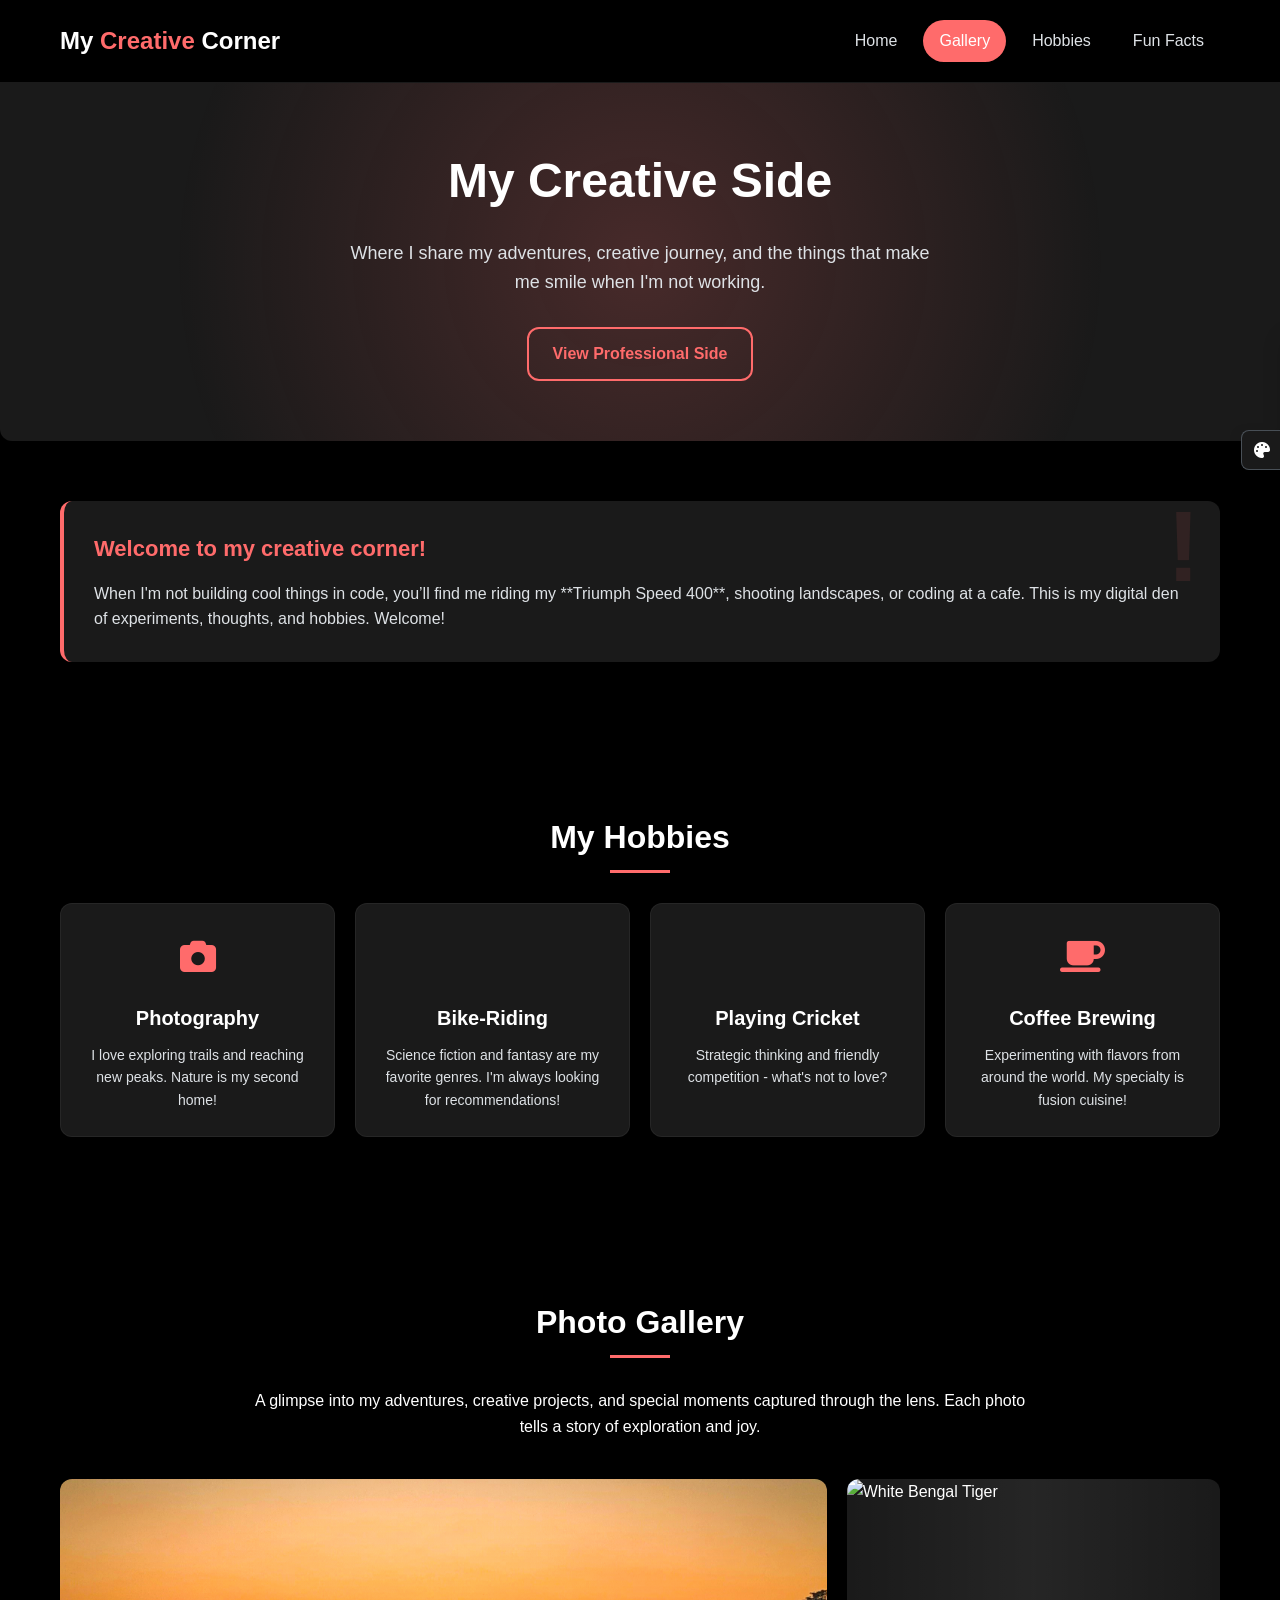
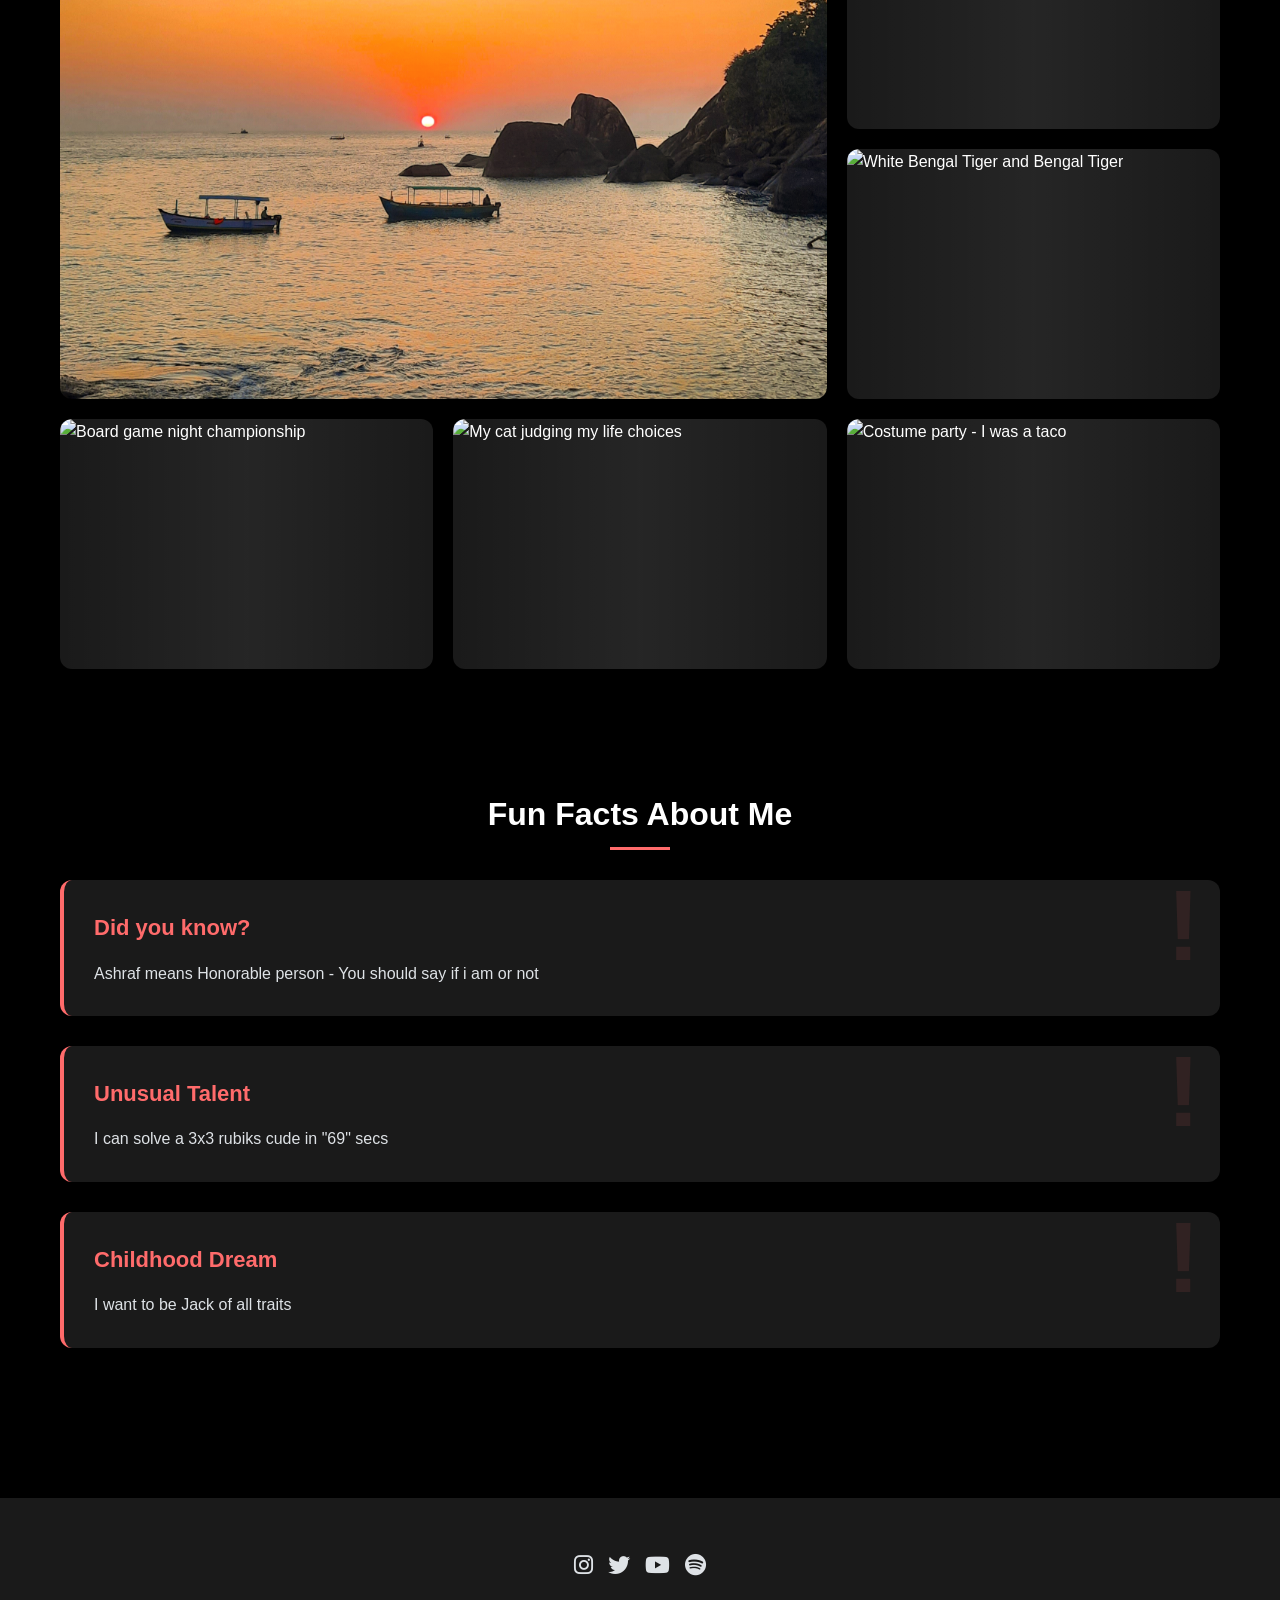
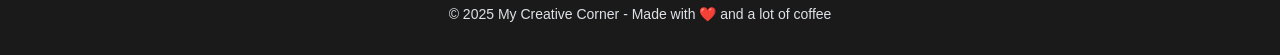
==== creative-corner.html @ ef44e4f1 "real image" ====
<!DOCTYPE html>
<html lang="en">
<head>
  <meta charset="UTF-8" />
  <meta name="viewport" content="width=device-width, initial-scale=1.0" />
  <title>Creative Corner | My Portfolio</title>
  <style>
    :root {
      /* Primary color - can be customized */
      --primary-color: #ff6b6b;
      --primary-light: #ffadad;
      --primary-dark: #c74848;
      
      /* Base colors */
      --white: #ffffff;
      --off-white: #f8f9fa;
      --light-gray: #dee2e6;
      --medium-gray: #adb5bd;
      --dark-gray: #495057;
      --black: #000000;
      
      /* Updated color scheme for creative page */
      --main-color: #000000; /* Pure black background */
      --secondary-color: #1a1a1a; /* Deep dark grey */
      --accent-color: var(--primary-color);
      
      --text-primary: var(--white);
      --text-secondary: var(--light-gray);
      
      --border-radius: 12px;
      --box-shadow: 0 4px 6px rgba(0, 0, 0, 0.2);
      --transition: all 0.3s ease;
    }
    
    * {
      margin: 0;
      padding: 0;
      box-sizing: border-box;
    }
    
    body {
      font-family: 'Inter', -apple-system, BlinkMacSystemFont, 'Segoe UI',
        Roboto, Oxygen, Ubuntu, Cantarell, 'Open Sans', 'Helvetica Neue', sans-serif;
      background-color: var(--main-color);
      color: var(--text-primary);
      line-height: 1.6;
    }
    
    .container {
      max-width: 1200px;
      margin: 0 auto;
      padding: 0 20px;
    }
    
    header {
      background-color: var(--main-color);
      padding: 20px 0;
      border-bottom: 1px solid var(--secondary-color);
      position: sticky;
      top: 0;
      z-index: 100;
    }
    
    .header-content {
      display: flex;
      justify-content: space-between;
      align-items: center;
    }
    
    .logo {
      font-size: 24px;
      font-weight: 700;
      color: var(--text-primary);
    }
    
    .logo span {
      color: var(--accent-color);
    }
    
    .navbar {
      display: flex;
      gap: 10px;
    }
    
    .nav-item {
      padding: 8px 16px;
      border-radius: 30px;
      color: var(--text-secondary);
      text-decoration: none;
      font-weight: 500;
      transition: var(--transition);
      cursor: pointer;
    }
    
    .nav-item:hover {
      background-color: var(--secondary-color);
      color: var(--text-primary);
    }
    
    .nav-item.active {
      background-color: var(--accent-color);
      color: var(--white);
    }
    
    .hero {
      padding: 60px 0;
      text-align: center;
      background-color: var(--secondary-color);
      border-radius: 0 0 var(--border-radius) var(--border-radius);
      position: relative;
      overflow: hidden;
    }
    
    .hero::before {
      content: '';
      position: absolute;
      top: 0;
      left: 0;
      width: 100%;
      height: 100%;
      background: radial-gradient(circle, rgba(255,107,107,0.2) 0%, rgba(0,0,0,0) 70%);
      z-index: 1;
    }
    
    .hero-content {
      position: relative;
      z-index: 2;
    }
    
    .hero h1 {
      font-size: 48px;
      margin-bottom: 20px;
      color: var(--text-primary);
    }
    
    .hero p {
      font-size: 18px;
      max-width: 600px;
      margin: 0 auto 30px;
      color: var(--text-secondary);
    }
    
    .button {
      display: inline-block;
      padding: 12px 24px;
      background-color: var(--accent-color);
      color: var(--white);
      border-radius: var(--border-radius);
      text-decoration: none;
      font-weight: 600;
      transition: var(--transition);
      border: none;
      cursor: pointer;
    }
    
    .button:hover {
      background-color: var(--primary-dark);
      transform: translateY(-2px);
    }
    
    .button-outline {
      background-color: transparent;
      border: 2px solid var(--accent-color);
      color: var(--accent-color);
    }
    
    .button-outline:hover {
      background-color: var(--accent-color);
      color: var(--white);
    }
    
    section {
      padding: 60px 0;
      scroll-margin-top: 80px;
    }
    
    .section-title {
      font-size: 32px;
      margin-bottom: 40px;
      text-align: center;
      position: relative;
    }
    
    .section-title::after {
      content: '';
      position: absolute;
      bottom: -10px;
      left: 50%;
      transform: translateX(-50%);
      width: 60px;
      height: 3px;
      background-color: var(--accent-color);
    }
    
    /* Gallery Section */
    .gallery-intro {
      text-align: center;
      max-width: 800px;
      margin: 0 auto 40px;
    }
    
    .gallery-grid {
      display: grid;
      grid-template-columns: repeat(3, 1fr);
      gap: 20px;
    }
    
    .gallery-item {
      position: relative;
      height: 250px;
      border-radius: var(--border-radius);
      overflow: hidden;
      background-color: var(--secondary-color);
      transition: var(--transition);
    }
    
    .gallery-item:hover {
      transform: scale(1.03);
      box-shadow: var(--box-shadow);
    }
    
    .gallery-item::before {
      content: '';
      position: absolute;
      top: 0;
      left: 0;
      width: 100%;
      height: 100%;
      background: linear-gradient(to bottom, rgba(0,0,0,0) 0%, rgba(0,0,0,0.7) 100%);
      opacity: 0;
      transition: var(--transition);
    }
    
    .gallery-item:hover::before {
      opacity: 1;
    }
    
    .gallery-title {
      position: absolute;
      bottom: 20px;
      left: 20px;
      color: var(--white);
      font-size: 18px;
      font-weight: 600;
      opacity: 0;
      transition: var(--transition);
      transform: translateY(20px);
    }
    
    .gallery-item:hover .gallery-title {
      opacity: 1;
      transform: translateY(0);
    }
    
    .gallery-item.featured {
      grid-column: span 2;
      grid-row: span 2;
      height: auto;
    }
    /* Enhanced Gallery Styling */
.gallery-grid {
  display: grid;
  grid-template-columns: repeat(3, 1fr);
  gap: 20px;
}

.gallery-item {
  position: relative;
  height: 250px;
  border-radius: var(--border-radius);
  overflow: hidden;
  background-color: var(--secondary-color);
  transition: var(--transition);
}

.gallery-item.featured {
  grid-column: span 2;
  grid-row: span 2;
  height: auto;
}

.gallery-item img {
  width: 100%;
  height: 100%;
  object-fit: cover; /* Maintains aspect ratio while covering the container */
  transition: transform 0.5s ease;
}

.gallery-item:hover img {
  transform: scale(1.05); /* Subtle zoom effect on hover */
}

/* Loading animation for gallery */
.gallery-item::before {
  content: '';
  position: absolute;
  top: 0;
  left: 0;
  width: 100%;
  height: 100%;
  background: linear-gradient(
    90deg,
    transparent 0%,
    rgba(255, 255, 255, 0.1) 50%,
    transparent 100%
  );
  animation: loadingShimmer 1.5s infinite;
  z-index: 1;
  opacity: 0.5;
}

.gallery-item.loaded::before {
  animation: none;
  opacity: 0;
}

@keyframes loadingShimmer {
  0% { transform: translateX(-100%); }
  100% { transform: translateX(100%); }
}

/* Responsive adjustments */
@media (max-width: 768px) {
  .gallery-grid {
    grid-template-columns: 1fr 1fr;
  }
  
  .gallery-item.featured {
    grid-column: span 2;
  }
}

@media (max-width: 576px) {
  .gallery-grid {
    grid-template-columns: 1fr;
  }
  
  .gallery-item.featured {
    grid-column: auto;
  }
}
    
    /* Fun Facts Section Styling */
    .fun-fact {
      background-color: var(--secondary-color);
      padding: 30px;
      border-radius: var(--border-radius);
      margin-bottom: 30px;
      position: relative;
      overflow: hidden;
      border-left: 4px solid var(--accent-color);
      box-shadow: var(--box-shadow);
      transition: var(--transition);
    }
    
    .fun-fact:hover {
      transform: translateY(-5px);
      box-shadow: 0 8px 15px rgba(0, 0, 0, 0.3);
    }
    
    .fun-fact h3 {
      color: var(--accent-color);
      margin-bottom: 15px;
      font-size: 22px;
    }
    
    .fun-fact p {
      color: var(--text-secondary);
      position: relative;
      z-index: 1;
    }
    
    .fun-fact::after {
      content: '!';
      position: absolute;
      top: 10px;
      right: 20px;
      font-size: 100px;
      color: rgba(255, 107, 107, 0.1);
      font-weight: bold;
      line-height: 0.7;
    }
    
    /* Hobby Items Styling */
    .hobby-grid {
      display: grid;
      grid-template-columns: repeat(auto-fill, minmax(250px, 1fr));
      gap: 20px;
      margin-bottom: 40px;
    }
    
    .hobby-item {
      background-color: var(--secondary-color);
      padding: 25px;
      border-radius: var(--border-radius);
      box-shadow: var(--box-shadow);
      text-align: center;
      transition: var(--transition);
      border: 1px solid rgba(255, 255, 255, 0.05);
    }
    
    .hobby-item:hover {
      transform: rotate(2deg);
      background-color: rgba(255, 107, 107, 0.1);
      border-color: var(--accent-color);
    }
    
    .hobby-icon {
      font-size: 36px;
      margin-bottom: 15px;
      color: var(--accent-color);
      transition: var(--transition);
    }
    
    .hobby-item:hover .hobby-icon {
      transform: scale(1.2);
    }
    
    .hobby-item h3 {
      margin-bottom: 10px;
      font-size: 20px;
    }
    
    .hobby-item p {
      color: var(--text-secondary);
      font-size: 14px;
    }
    
    /* Footer */
    footer {
      background-color: var(--secondary-color);
      padding: 30px 0;
      text-align: center;
      margin-top: 60px;
    }
    
    .footer-content {
      display: flex;
      justify-content: space-between;
      align-items: center;
    }
    
    .copyright {
      color: var(--text-secondary);
      font-size: 14px;
    }
    
    .social-links {
      display: flex;
      gap: 15px;
      justify-content: center;
      margin: 20px 0;
    }
    
    .social-links a {
      color: var(--text-secondary);
      font-size: 22px;
      transition: var(--transition);
    }
    
    .social-links a:hover {
      color: var(--accent-color);
      transform: translateY(-3px);
    }
    
    /* Color Picker */
    .color-picker-tab {
      position: fixed;
      right: -300px;
      top: 50%;
      transform: translateY(-50%);
      width: 300px;
      background-color: var(--secondary-color);
      border-radius: 12px 0 0 12px;
      box-shadow: 0 0 20px rgba(0, 0, 0, 0.1);
      padding: 20px;
      transition: right 0.4s cubic-bezier(0.77, 0, 0.175, 1);
      z-index: 1000;
      border: 1px solid var(--dark-gray);
    }
    
    .color-picker-tab.visible {
      right: 0;
    }
    
    .tab-button {
      position: absolute;
      left: -40px;
      top: 50%;
      transform: translateY(-50%);
      width: 40px;
      height: 40px;
      background-color: var(--secondary-color);
      border-radius: 8px 0 0 8px;
      border: 1px solid var(--dark-gray);
      border-right: none;
      display: flex;
      align-items: center;
      justify-content: center;
      cursor: pointer;
      box-shadow: -5px 0 10px rgba(0, 0, 0, 0.05);
      color: var(--text-primary);
    }
    
    .color-picker-title {
      font-size: 18px;
      margin-bottom: 20px;
      font-weight: 600;
      text-align: center;
      color: var(--text-primary);
    }
    
    /* Password Section for Theme Access */
    .color-picker-password {
      margin-bottom: 20px;
    }
    
    .color-picker-password .form-control {
      width: 100%;
      padding: 8px;
      border-radius: 6px;
      border: 1px solid var(--medium-gray);
      margin-bottom: 10px;
    }
    
    .password-hint {
      color: var(--light-gray);
      font-size: 12px;
      text-align: center;
      margin-bottom: 10px;
    }
    
    /* Beach Wave Page Transition */
    .page-transition {
      position: fixed;
      top: 0;
      left: 0;
      width: 100%;
      height: 100%;
      background-color: var(--accent-color);
      z-index: 9999;
      pointer-events: none;
      clip-path: polygon(0 0, 0 0, 0 100%, 0 100%);
    }
    
    .page-transition.active {
      animation: beachWave 1s ease-in-out forwards;
    }
    
    @keyframes beachWave {
      0% {
        clip-path: polygon(0 0, 0 0, 0 100%, 0 100%);
      }
      50% {
        clip-path: polygon(0 0, 100% 10%, 100% 90%, 0 100%);
      }
      100% {
        clip-path: polygon(100% 0, 100% 0, 100% 100%, 100% 100%);
      }
    }
    
    /* Animation Effects */
    @keyframes fadeIn {
      from { opacity: 0; transform: translateY(20px); }
      to { opacity: 1; transform: translateY(0); }
    }
    
    .animate-fade {
      animation: fadeIn 0.8s ease forwards;
      opacity: 0;
    }
    
    .delay-1 { animation-delay: 0.2s; }
    .delay-2 { animation-delay: 0.4s; }
    .delay-3 { animation-delay: 0.6s; }
    
    /* Media Queries */
    @media (max-width: 768px) {
      .gallery-grid {
        grid-template-columns: 1fr 1fr;
      }
      
      .gallery-item.featured {
        grid-column: span 2;
      }
      
      .hobby-grid {
        grid-template-columns: 1fr 1fr;
      }
      
      .footer-content {
        flex-direction: column;
        gap: 20px;
      }
    }
    
    @media (max-width: 576px) {
      .gallery-grid {
        grid-template-columns: 1fr;
      }
      
      .gallery-item.featured {
        grid-column: auto;
      }
      
      .hobby-grid {
        grid-template-columns: 1fr;
      }
      
      .navbar {
        display: none;
      }
    }

    
  </style>
  <!-- Font Awesome for icons -->
  <link rel="stylesheet" href="https://cdnjs.cloudflare.com/ajax/libs/font-awesome/6.4.0/css/all.min.css" />
</head>
<body>
  <!-- Page Transition Element -->
  <div class="page-transition"></div>
  
  <header>
    <div class="container">
      <div class="header-content">
        <div class="logo">My <span>Creative</span> Corner</div>
        <nav class="navbar">
          <a href="index.html" class="nav-item page-link">Home</a>
          <a href="#gallery" class="nav-item active">Gallery</a>
          <a href="#hobbies" class="nav-item">Hobbies</a>
          <a href="#fun-facts" class="nav-item">Fun Facts</a>
        </nav>
      </div>
    </div>
  </header>
  
  <section class="hero">
    <div class="hero-content container">
      <h1>My Creative Side</h1>
      <p>Where I share my adventures, creative journey, and the things that make me smile when I'm not working.</p>
      <a href="index.html" class="button button-outline page-link">View Professional Side</a>
    </div>
  </section>
  
  <main class="container">
    <section id="intro" class="animate-fade">
      <div class="fun-fact">
        <h3>Welcome to my creative corner!</h3>
        <p>When I'm not building cool things in code, you’ll find me riding my **Triumph Speed 400**, shooting landscapes, or coding at a cafe.  
          This is my digital den of experiments, thoughts, and hobbies. Welcome!</p>
        <!-- <p>This is where I share snapshots of my life outside of work. While my professional side shows what I do, this page shows who I am when I'm not working. Feel free to explore and get to know the real me!</p> -->
      </div>
    </section>
  
    <section id="hobbies" class="animate-fade delay-1">
      <h2 class="section-title">My Hobbies</h2>
      <div class="hobby-grid">
        <div class="hobby-item">
          <div class="hobby-icon"><i class="fas fa-camera"></i></div>
          <h3>Photography</h3>
          <p>I love exploring trails and reaching new peaks. Nature is my second home!</p>
        </div>
        <div class="hobby-item">
          <div class="hobby-icon"><i class="fas fa-bike"></i></div>
          <h3>Bike-Riding</h3>
          <p>Science fiction and fantasy are my favorite genres. I'm always looking for recommendations!</p>
        </div>
        <div class="hobby-item">
          <div class="hobby-icon"><i class="fas fa-cricket"></i></div>
          <h3>Playing Cricket</h3>
          <p>Strategic thinking and friendly competition - what's not to love?</p>
        </div>
        <div class="hobby-item">
          <div class="hobby-icon"><i class="fas fa-coffee"></i></div>
          <h3>Coffee Brewing</h3>
          <p>Experimenting with flavors from around the world. My specialty is fusion cuisine!</p>
        </div>
      </div>
    </section>
<!--   
    <section id="gallery" class="animate-fade delay-2">
      <h2 class="section-title">Photo Gallery</h2>
      <div class="gallery-intro">
        <p>A glimpse into my adventures, creative projects, and special moments captured through the lens. Each photo tells a story of exploration and joy.</p>
      </div>
      <div class="gallery-grid">
        <div class="gallery-item featured">
          <img src="./images/20211212_180203.jpg" alt="Featured Image">
          <div class="gallery-title">Summer beach day at Goa</div>
        </div>
        <div class="gallery-item">
          <img src="./images/ASH02346.jpg" alt="Gallery Image 2">
          <div class="gallery-title">White Bengal Tiger</div>
        </div>
        <div class="gallery-item">
          <img src="./images/ASH02373.jpg" alt="Gallery Image 3">
          <div class="gallery-title">White Bengal Tiger and Bengal Tiger</div>
        </div>
        <div class="gallery-item">
          <img src="/api/placeholder/300/300" alt="Gallery Image 4">
          <div class="gallery-title">Board game night championship</div>
        </div>
        <div class="gallery-item">
          <img src="/api/placeholder/300/300" alt="Gallery Image 5">
          <div class="gallery-title">My cat judging my life choices</div>
        </div>
        <div class="gallery-item">
          <img src="/api/placeholder/300/300" alt="Gallery Image 6">
          <div class="gallery-title">Costume party - I was a taco</div>
        </div>
      </div>
    </section> -->
    <section id="gallery" class="animate-fade delay-2">
      <h2 class="section-title">Photo Gallery</h2>
      <div class="gallery-intro">
        <p>A glimpse into my adventures, creative projects, and special moments captured through the lens. Each photo tells a story of exploration and joy.</p>
      </div>
      <div class="gallery-grid" id="dynamicGallery">
        <!-- Gallery items will be loaded here dynamically -->
      </div>
    </section>
    <section id="fun-facts" class="animate-fade delay-3">
      <h2 class="section-title">Fun Facts About Me</h2>
      <div class="fun-fact">
        <h3>Did you know?</h3>
        <p>Ashraf means Honorable person - You should say if i am or not</p>
      </div>
      <div class="fun-fact">
        <h3>Unusual Talent</h3>
        <p>I can solve a 3x3 rubiks cude in "69" secs</p>
      </div>
      <div class="fun-fact">
        <h3>Childhood Dream</h3>
        <p>I want to be Jack of all traits</p>
      </div>
    </section>
  </main>
  
  <div class="color-picker-tab" id="colorPickerTab">
    <div class="tab-button" id="tabButton">
      <i class="fas fa-palette"></i>
    </div>
    <h3 class="color-picker-title">Customize Theme</h3>
    <div class="color-picker-password" id="passwordSection">
      <input type="password" class="form-control" id="accessPassword" placeholder="Enter access code">
      <div class="password-hint">Hint: The default code has 4 digits</div>
      <button class="button" id="submitPassword" style="width: 100%; margin-top: 10px;">Access</button>
    </div>
    <div class="color-picker" id="colorPickerControls" style="display: none;">
      <div class="color-option">
        <label for="primary-color">Primary Color:</label>
        <input type="color" id="primary-color" value="#ff6b6b">
      </div>
      <div class="color-option">
        <label for="secondary-color">Background Color:</label>
        <input type="color" id="secondary-color" value="#1a1a1a">
      </div>
      <div class="color-option">
        <label for="accent-color">Accent Color:</label>
        <input type="color" id="accent-color" value="#ff6b6b">
      </div>
    </div>
  </div>
  
  <footer>
    <div class="container">
      <div class="social-links">
        <a href="#"><i class="fab fa-instagram"></i></a>
        <a href="#"><i class="fab fa-twitter"></i></a>
        <a href="#"><i class="fab fa-youtube"></i></a>
        <a href="#"><i class="fab fa-spotify"></i></a>
      </div>
      <p class="copyright">© 2025 My Creative Corner - Made with ❤️ and a lot of coffee</p>
    </div>
  </footer>
  
  <script>
    // Page Transition
    const pageTransition = document.querySelector('.page-transition');
    const pageLinks = document.querySelectorAll('.page-link');
    pageLinks.forEach(link => {
      link.addEventListener('click', function(e) {
        e.preventDefault();
        const href = this.getAttribute('href');
        pageTransition.classList.add('active');
        setTimeout(() => {
          window.location.href = href;
        }, 1000);
      });
    });
    
    // Toggle Theme Customizer and update icon
    const DEFAULT_PASSWORD = "0000";
    const tabButton = document.getElementById('tabButton');
    const colorPickerTab = document.getElementById('colorPickerTab');
    const passwordSection = document.getElementById('passwordSection');
    const accessPassword = document.getElementById('accessPassword');
    const submitPassword = document.getElementById('submitPassword');
    const colorPickerControls = document.getElementById('colorPickerControls');
    
    tabButton.addEventListener('click', () => {
      colorPickerTab.classList.toggle('visible');
      if(colorPickerTab.classList.contains('visible')) {
        tabButton.innerHTML = '<i class="fas fa-times"></i>';
      } else {
        tabButton.innerHTML = '<i class="fas fa-palette"></i>';
      }
    });
    
    submitPassword.addEventListener('click', () => {
      if (accessPassword.value === DEFAULT_PASSWORD) {
        passwordSection.style.display = 'none';
        colorPickerControls.style.display = 'block';
      } else {
        accessPassword.style.borderColor = 'red';
        accessPassword.value = '';
        accessPassword.placeholder = 'Wrong password, try again';
        setTimeout(() => {
          accessPassword.style.borderColor = '';
          accessPassword.placeholder = 'Enter access code';
        }, 2000);
      }
    });
    
    // Update colors based on user selection
    document.getElementById('primary-color').addEventListener('input', function(e) {
      updateColors('primary-color', e.target.value);
    });
    
    document.getElementById('secondary-color').addEventListener('input', function(e) {
      updateColors('secondary-color', e.target.value);
    });
    
    document.getElementById('accent-color').addEventListener('input', function(e) {
      updateColors('accent-color', e.target.value);
    });
    
    function updateColors(type, color) {
      let root = document.documentElement;
      if (type === 'primary-color') {
        root.style.setProperty('--primary-color', color);
        let lighter = lightenColor(color, 30);
        let darker = darkenColor(color, 20);
        root.style.setProperty('--primary-light', lighter);
        root.style.setProperty('--primary-dark', darker);
      } else if (type === 'secondary-color') {
        root.style.setProperty('--secondary-color', color);
      } else if (type === 'accent-color') {
        root.style.setProperty('--accent-color', color);
      }
    }
    
    function lightenColor(color, percent) {
      let r = parseInt(color.substring(1, 3), 16);
      let g = parseInt(color.substring(3, 5), 16);
      let b = parseInt(color.substring(5, 7), 16);
      r = Math.min(255, r + (255 - r) * (percent / 100));
      g = Math.min(255, g + (255 - g) * (percent / 100));
      b = Math.min(255, b + (255 - b) * (percent / 100));
      return '#' + Math.round(r).toString(16).padStart(2, '0') +
             Math.round(g).toString(16).padStart(2, '0') +
             Math.round(b).toString(16).padStart(2, '0');
    }
    
    function darkenColor(color, percent) {
      let r = parseInt(color.substring(1, 3), 16);
      let g = parseInt(color.substring(3, 5), 16);
      let b = parseInt(color.substring(5, 7), 16);
      r = Math.max(0, r * (1 - percent / 100));
      g = Math.max(0, g * (1 - percent / 100));
      b = Math.max(0, b * (1 - percent / 100));
      return '#' + Math.round(r).toString(16).padStart(2, '0') +
             Math.round(g).toString(16).padStart(2, '0') +
             Math.round(b).toString(16).padStart(2, '0');
    }
    
    // Navigation active highlight
    document.addEventListener('DOMContentLoaded', function() {
      const navItems = document.querySelectorAll('.nav-item');
      navItems.forEach(item => {
        item.addEventListener('click', function() {
          if (!this.getAttribute('href').includes('.html')) {
            navItems.forEach(nav => nav.classList.remove('active'));
            this.classList.add('active');
          }
        });
      });
    });
    
    // Animate elements on scroll
    function animateOnScroll() {
      const elements = document.querySelectorAll('.animate-fade');
      elements.forEach(element => {
        const elementPosition = element.getBoundingClientRect().top;
        const screenPosition = window.innerHeight;
        if (elementPosition < screenPosition) {
          element.style.opacity = '1';
          element.style.transform = 'translateY(0)';
        }
      });
    }
    
    window.addEventListener('scroll', animateOnScroll);
    window.addEventListener('load', animateOnScroll);

    // Dynamic Gallery Implementation
document.addEventListener('DOMContentLoaded', function() {
  loadGalleryImages();
});

// Function to load images from the images folder
async function loadGalleryImages() {
  const galleryContainer = document.getElementById('dynamicGallery');
  
  try {
    // In a real implementation, you would use a server-side solution
    // to get the list of images. For this demo, we'll simulate it with
    // a few known images and placeholders
    
    const imageFiles = [
      // Known images from your code
      { path: './images/20211212_180203.jpg', title: 'Summer beach day at Goa', featured: true },
      { path: './images/ASH02346.jpg', title: 'White Bengal Tiger', featured: false },
      { path: './images/ASH02373.jpg', title: 'White Bengal Tiger and Bengal Tiger', featured: false },
      
      // Placeholders (in a real implementation, these would be actual image paths)
      { path: '/api/placeholder/400/300', title: 'Board game night championship', featured: false },
      { path: '/api/placeholder/400/300', title: 'My cat judging my life choices', featured: false },
      { path: '/api/placeholder/400/300', title: 'Costume party - I was a taco', featured: false }
    ];
    
    // Clear any existing content
    galleryContainer.innerHTML = '';
    
    // Create gallery items for each image
    imageFiles.forEach((file, index) => {
      createGalleryItem(galleryContainer, file.path, file.title, file.featured);
    });
    
    // For real implementation: Dynamic image loading
    // In a real server environment, you would replace the above code with:
    // const response = await fetch('/api/get-images');
    // const imageFiles = await response.json();
    // ...rest of the code remains the same
    
  } catch (error) {
    console.error('Error loading gallery images:', error);
    galleryContainer.innerHTML = '<p>Error loading gallery images. Please try again later.</p>';
  }
}

// Function to create a gallery item
function createGalleryItem(container, imagePath, title, featured = false) {
  const galleryItem = document.createElement('div');
  galleryItem.className = `gallery-item${featured ? ' featured' : ''}`;
  
  // Create image element with lazy loading
  const img = document.createElement('img');
  img.alt = title || 'Gallery Image';
  img.dataset.src = imagePath; // Use data-src for lazy loading
  img.style.opacity = '0';
  img.style.transition = 'opacity 0.3s ease';
  
  // Add title
  const titleDiv = document.createElement('div');
  titleDiv.className = 'gallery-title';
  titleDiv.textContent = title || '';
  
  // Add elements to gallery item
  galleryItem.appendChild(img);
  galleryItem.appendChild(titleDiv);
  
  // Add gallery item to container
  container.appendChild(galleryItem);
  
  // Lazy load the image
  lazyLoadImage(img, imagePath);
}

// Function to lazy load images
function lazyLoadImage(imgElement, src) {
  // Create a temporary image to check if it loads properly
  const tempImg = new Image();
  
  tempImg.onload = function() {
    // Image loaded successfully
    imgElement.src = src;
    imgElement.style.opacity = '1';
    
    // Set aspect ratio preserving sizing
    imgElement.style.width = '100%';
    imgElement.style.height = '100%';
    imgElement.style.objectFit = 'cover';
  };
  
  tempImg.onerror = function() {
    // Image failed to load, use placeholder
    imgElement.src = '/api/placeholder/400/300';
    imgElement.style.opacity = '1';
    console.error(`Failed to load image: ${src}`);
  };
  
  // Start loading the image
  tempImg.src = src;
}

// Function to check when images come into viewport for lazy loading
function setupIntersectionObserver() {
  if ('IntersectionObserver' in window) {
    const options = {
      root: null,
      rootMargin: '0px',
      threshold: 0.1
    };
    
    const observer = new IntersectionObserver((entries, observer) => {
      entries.forEach(entry => {
        if (entry.isIntersecting) {
          const img = entry.target;
          const src = img.dataset.src;
          
          if (src) {
            img.src = src;
            img.removeAttribute('data-src');
            observer.unobserve(img);
          }
        }
      });
    }, options);
    
    document.querySelectorAll('img[data-src]').forEach(img => {
      observer.observe(img);
    });
  } else {
    // Fallback for browsers that don't support IntersectionObserver
    document.querySelectorAll('img[data-src]').forEach(img => {
      img.src = img.dataset.src;
      img.removeAttribute('data-src');
    });
  }
}
  </script>
</body>
</html>
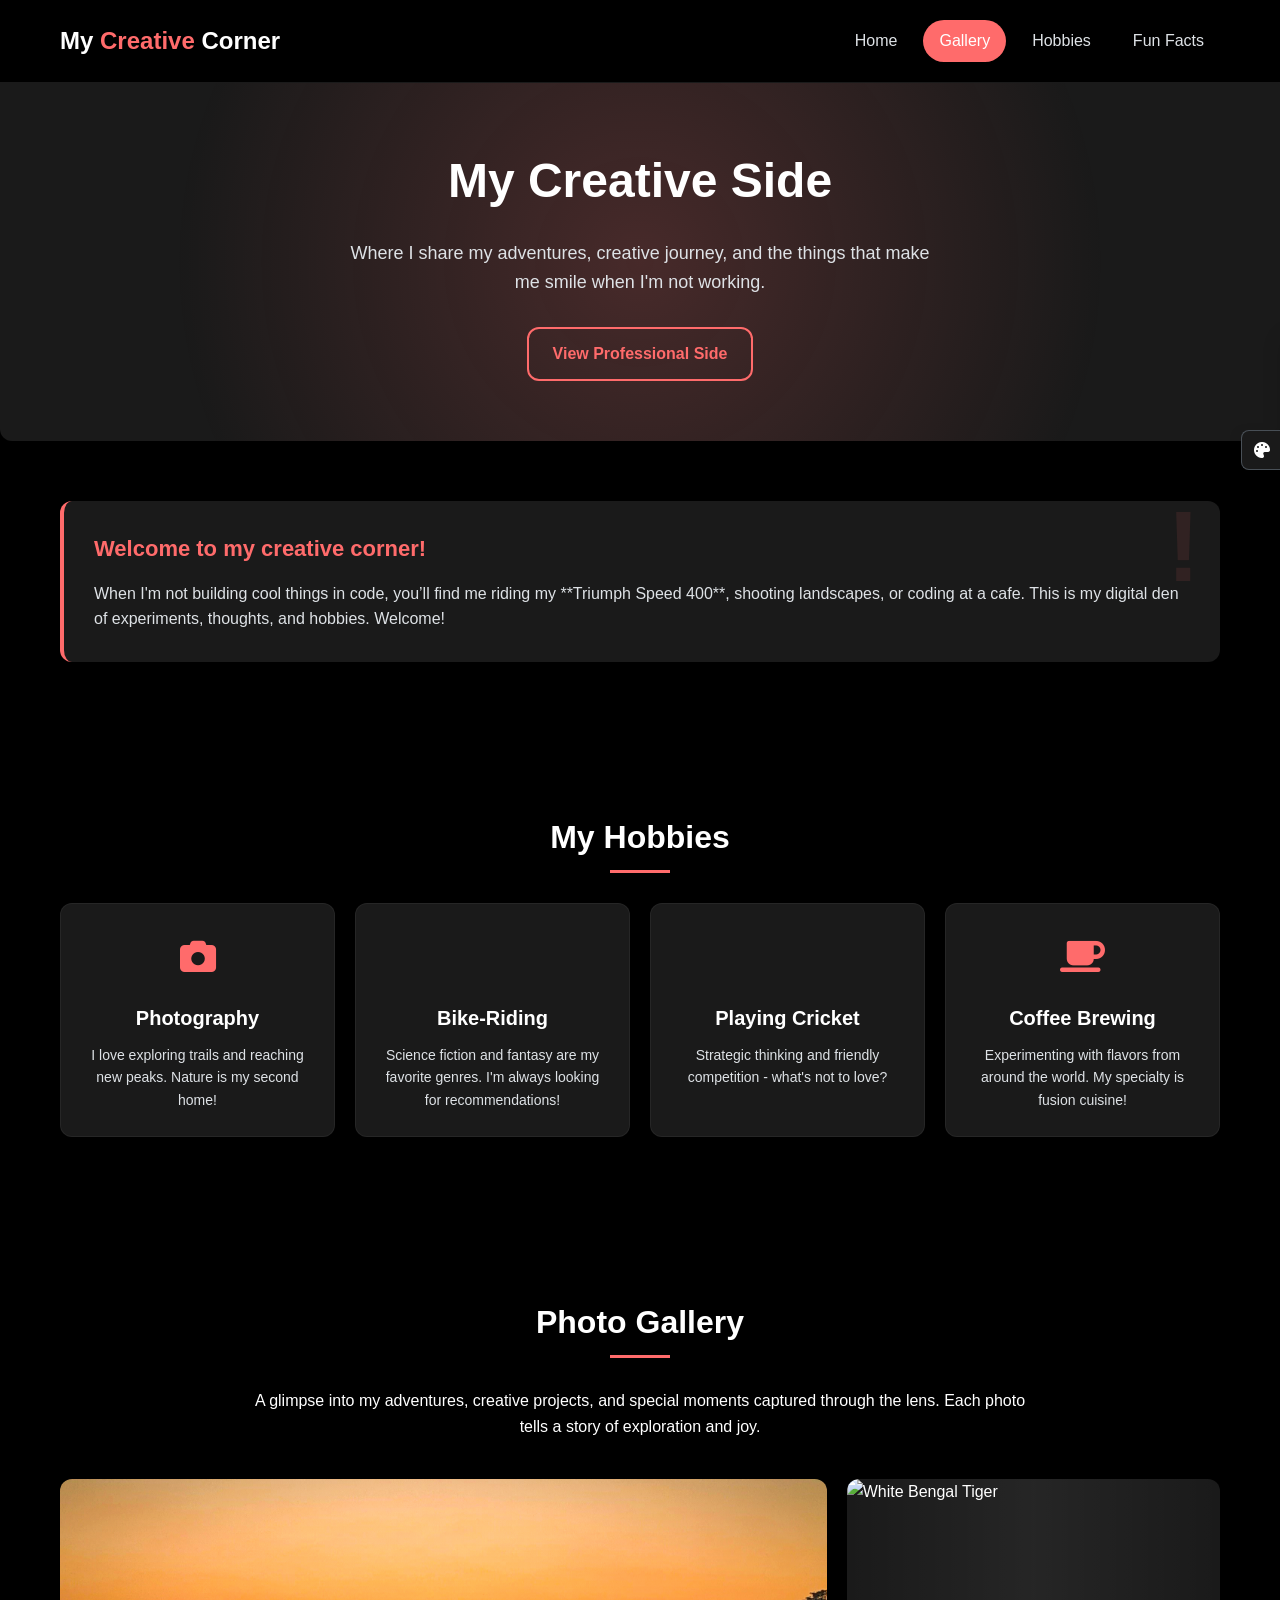
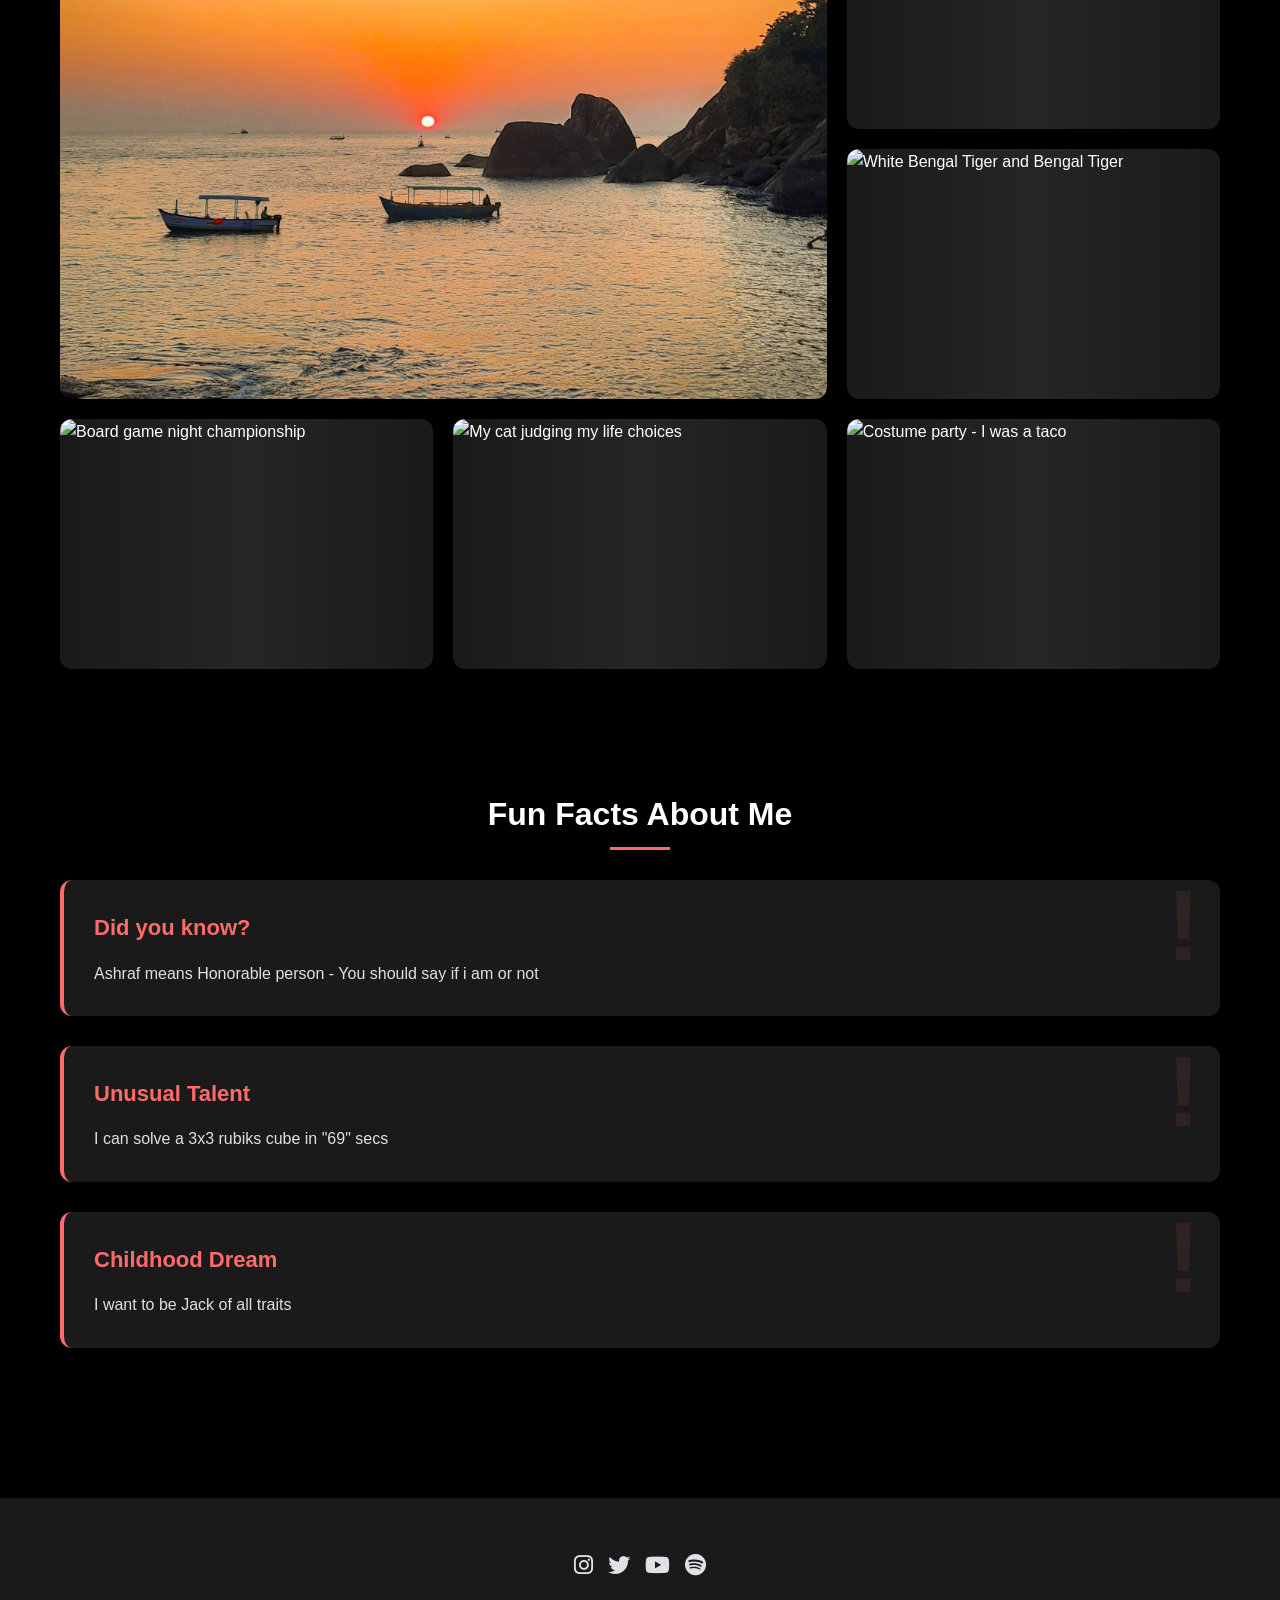
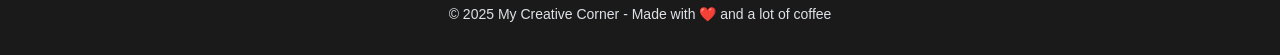
==== commit adabab97: "cube fixed" ====
--- a/creative-corner.html
+++ b/creative-corner.html
@@ -728,7 +728,7 @@
       </div>
       <div class="fun-fact">
         <h3>Unusual Talent</h3>
-        <p>I can solve a 3x3 rubiks cude in "69" secs</p>
+        <p>I can solve a 3x3 rubiks cube in "69" secs</p>
       </div>
       <div class="fun-fact">
         <h3>Childhood Dream</h3>
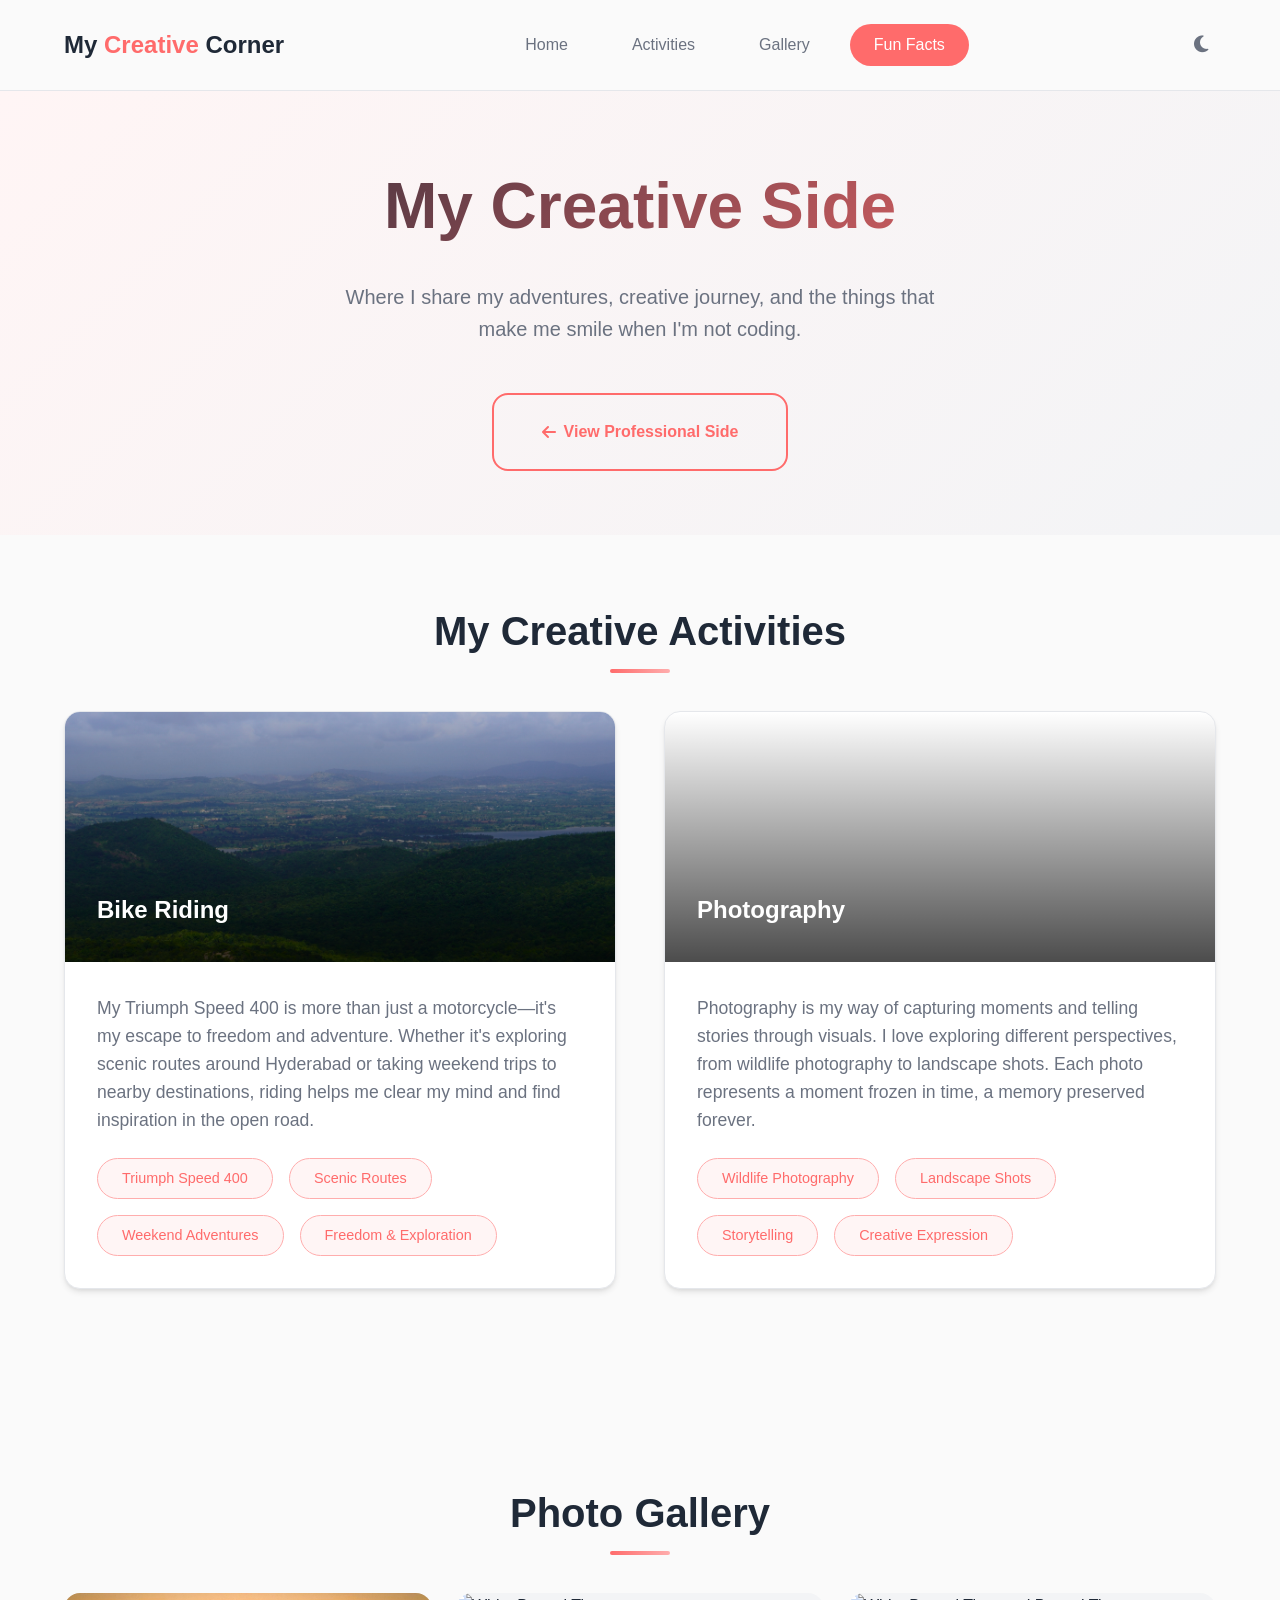
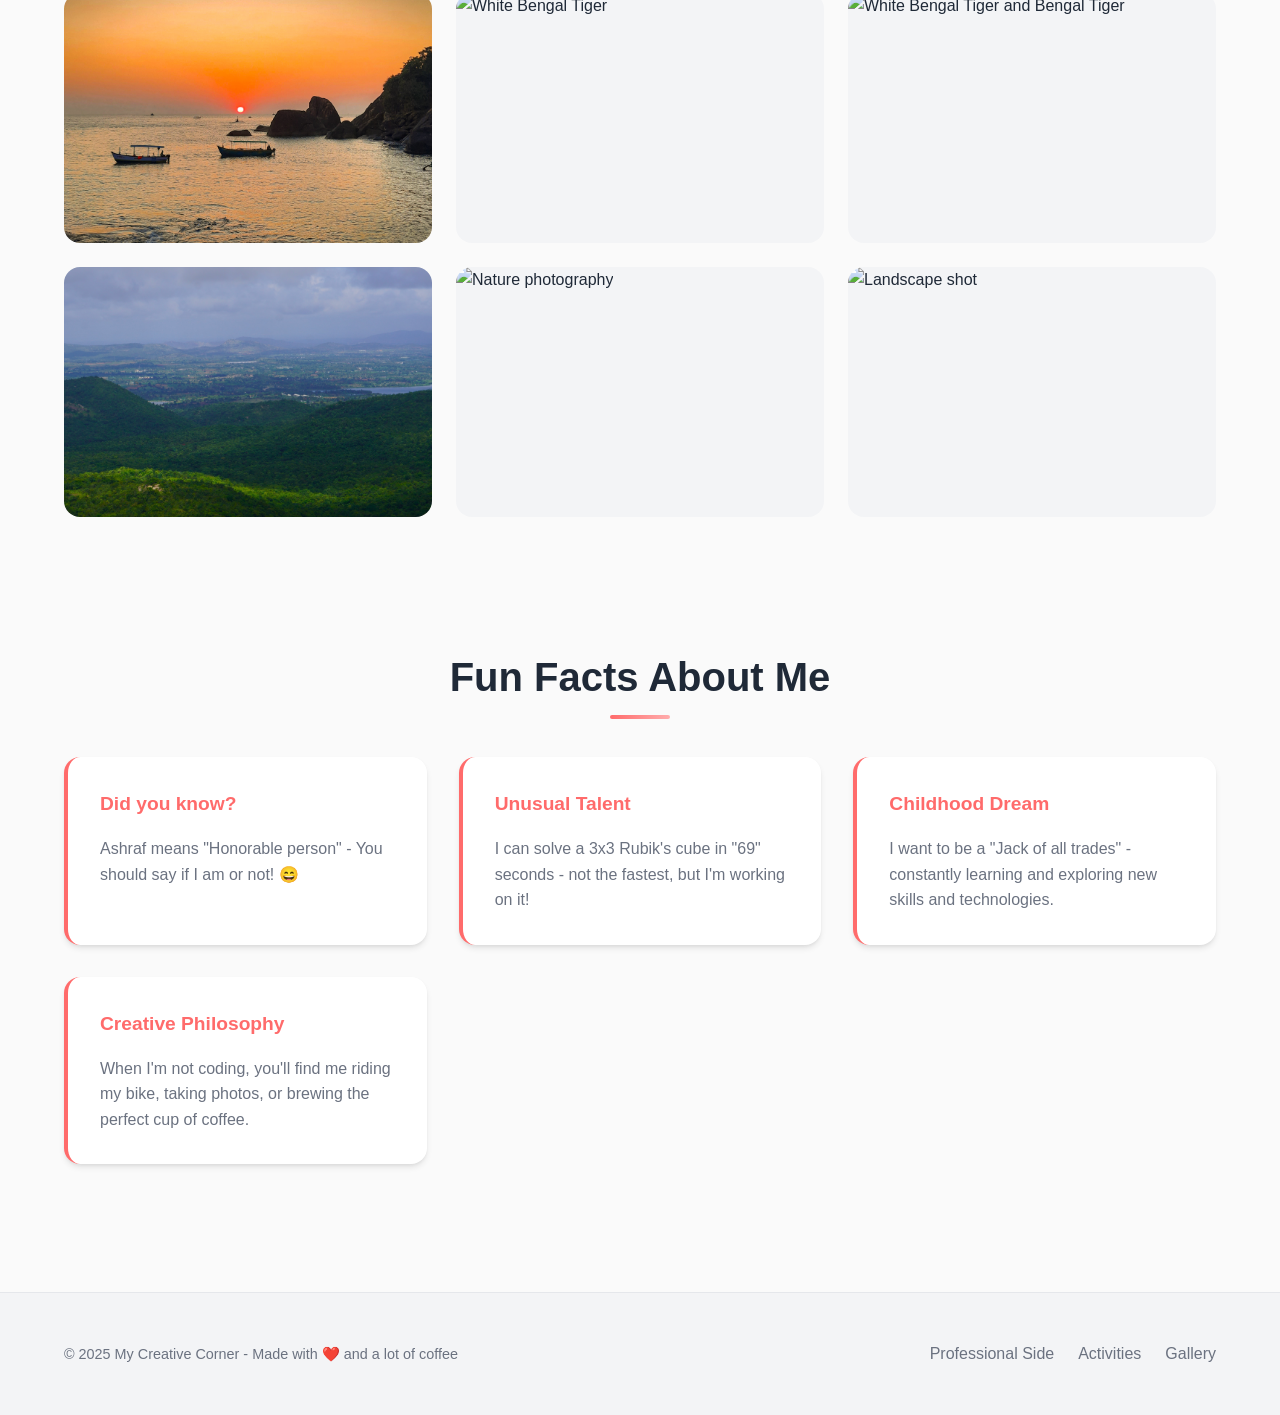
==== commit c29bdc74: "Optimised_UI" ====
--- a/creative-corner.html
+++ b/creative-corner.html
@@ -3,33 +3,60 @@
 <head>
   <meta charset="UTF-8" />
   <meta name="viewport" content="width=device-width, initial-scale=1.0" />
-  <title>Creative Corner | My Portfolio</title>
+  <title>Creative Corner | Ashraf Mohiuddin</title>
   <style>
     :root {
-      /* Primary color - can be customized */
+      /* Light Theme - Pastel Colors */
       --primary-color: #ff6b6b;
       --primary-light: #ffadad;
       --primary-dark: #c74848;
       
-      /* Base colors */
-      --white: #ffffff;
-      --off-white: #f8f9fa;
-      --light-gray: #dee2e6;
-      --medium-gray: #adb5bd;
-      --dark-gray: #495057;
-      --black: #000000;
-      
-      /* Updated color scheme for creative page */
-      --main-color: #000000; /* Pure black background */
-      --secondary-color: #1a1a1a; /* Deep dark grey */
-      --accent-color: var(--primary-color);
-      
-      --text-primary: var(--white);
-      --text-secondary: var(--light-gray);
-      
-      --border-radius: 12px;
-      --box-shadow: 0 4px 6px rgba(0, 0, 0, 0.2);
-      --transition: all 0.3s ease;
+      /* Pastel Background Colors */
+      --bg-primary: #fafafa;
+      --bg-secondary: #f3f4f6;
+      --bg-card: #ffffff;
+      --bg-accent: #fff5f5;
+      
+      /* Text Colors */
+      --text-primary: #1f2937;
+      --text-secondary: #6b7280;
+      --text-muted: #9ca3af;
+      
+      /* Border & Shadow */
+      --border-color: #e5e7eb;
+      --border-radius: 16px;
+      --border-radius-sm: 8px;
+      --shadow-sm: 0 1px 2px 0 rgba(0, 0, 0, 0.05);
+      --shadow-md: 0 4px 6px -1px rgba(0, 0, 0, 0.1), 0 2px 4px -1px rgba(0, 0, 0, 0.06);
+      --shadow-lg: 0 10px 15px -3px rgba(0, 0, 0, 0.1), 0 4px 6px -2px rgba(0, 0, 0, 0.05);
+      --shadow-xl: 0 20px 25px -5px rgba(0, 0, 0, 0.1), 0 10px 10px -5px rgba(0, 0, 0, 0.04);
+      
+      /* Transitions */
+      --transition-fast: 0.15s ease;
+      --transition-normal: 0.3s ease;
+      --transition-slow: 0.5s ease;
+      
+      /* Spacing */
+      --space-xs: 0.5rem;
+      --space-sm: 1rem;
+      --space-md: 1.5rem;
+      --space-lg: 2rem;
+      --space-xl: 3rem;
+      --space-2xl: 4rem;
+    }
+    
+    /* Dark Theme */
+    [data-theme="dark"] {
+      --bg-primary: #0a0a0a;
+      --bg-secondary: #1a1a1a;
+      --bg-card: #1f1f1f;
+      --bg-accent: #2d1b1b;
+      
+      --text-primary: #f9fafb;
+      --text-secondary: #d1d5db;
+      --text-muted: #9ca3af;
+      
+      --border-color: #374151;
     }
     
     * {
@@ -38,117 +65,133 @@
       box-sizing: border-box;
     }
     
+    html {
+      scroll-behavior: smooth;
+    }
+    
     body {
-      font-family: 'Inter', -apple-system, BlinkMacSystemFont, 'Segoe UI',
-        Roboto, Oxygen, Ubuntu, Cantarell, 'Open Sans', 'Helvetica Neue', sans-serif;
-      background-color: var(--main-color);
+      font-family: 'Inter', -apple-system, BlinkMacSystemFont, 'Segoe UI', Roboto, sans-serif;
+      background-color: var(--bg-primary);
       color: var(--text-primary);
       line-height: 1.6;
+      transition: background-color var(--transition-normal), color var(--transition-normal);
     }
     
     .container {
       max-width: 1200px;
       margin: 0 auto;
-      padding: 0 20px;
-    }
-    
+      padding: 0 var(--space-md);
+    }
+    
+    /* Header */
     header {
-      background-color: var(--main-color);
-      padding: 20px 0;
-      border-bottom: 1px solid var(--secondary-color);
+      background-color: var(--bg-primary);
+      backdrop-filter: blur(10px);
+      border-bottom: 1px solid var(--border-color);
       position: sticky;
       top: 0;
       z-index: 100;
+      transition: all var(--transition-normal);
     }
     
     .header-content {
       display: flex;
       justify-content: space-between;
       align-items: center;
+      padding: var(--space-md) 0;
     }
     
     .logo {
-      font-size: 24px;
+      font-size: 1.5rem;
       font-weight: 700;
       color: var(--text-primary);
+      text-decoration: none;
     }
     
     .logo span {
-      color: var(--accent-color);
+      color: var(--primary-color);
     }
     
     .navbar {
       display: flex;
-      gap: 10px;
+      gap: var(--space-sm);
     }
     
     .nav-item {
-      padding: 8px 16px;
+      padding: var(--space-xs) var(--space-md);
       border-radius: 30px;
       color: var(--text-secondary);
       text-decoration: none;
       font-weight: 500;
-      transition: var(--transition);
+      transition: all var(--transition-normal);
       cursor: pointer;
     }
     
     .nav-item:hover {
-      background-color: var(--secondary-color);
+      background-color: var(--bg-secondary);
       color: var(--text-primary);
+      transform: translateY(-1px);
     }
     
     .nav-item.active {
-      background-color: var(--accent-color);
-      color: var(--white);
-    }
-    
+      background-color: var(--primary-color);
+      color: white;
+    }
+    
+    /* Theme Toggle */
+    .theme-toggle {
+      background: none;
+      border: none;
+      color: var(--text-secondary);
+      font-size: 1.2rem;
+      cursor: pointer;
+      padding: var(--space-xs);
+      border-radius: 50%;
+      transition: all var(--transition-normal);
+    }
+    
+    .theme-toggle:hover {
+      background-color: var(--bg-secondary);
+      color: var(--text-primary);
+    }
+    
+    /* Hero Section */
     .hero {
-      padding: 60px 0;
+      padding: var(--space-2xl) 0;
       text-align: center;
-      background-color: var(--secondary-color);
-      border-radius: 0 0 var(--border-radius) var(--border-radius);
+      background: linear-gradient(135deg, var(--bg-accent) 0%, var(--bg-secondary) 100%);
       position: relative;
       overflow: hidden;
     }
     
-    .hero::before {
-      content: '';
-      position: absolute;
-      top: 0;
-      left: 0;
-      width: 100%;
-      height: 100%;
-      background: radial-gradient(circle, rgba(255,107,107,0.2) 0%, rgba(0,0,0,0) 70%);
-      z-index: 1;
-    }
-    
-    .hero-content {
-      position: relative;
-      z-index: 2;
-    }
-    
     .hero h1 {
-      font-size: 48px;
-      margin-bottom: 20px;
-      color: var(--text-primary);
+      font-size: clamp(2.5rem, 5vw, 4rem);
+      font-weight: 700;
+      margin-bottom: var(--space-md);
+      background: linear-gradient(135deg, var(--text-primary) 0%, var(--primary-color) 100%);
+      -webkit-background-clip: text;
+      -webkit-text-fill-color: transparent;
+      background-clip: text;
     }
     
     .hero p {
-      font-size: 18px;
+      font-size: 1.25rem;
       max-width: 600px;
-      margin: 0 auto 30px;
+      margin: 0 auto var(--space-xl);
       color: var(--text-secondary);
     }
     
     .button {
-      display: inline-block;
-      padding: 12px 24px;
-      background-color: var(--accent-color);
-      color: var(--white);
+      display: inline-flex;
+      align-items: center;
+      gap: var(--space-xs);
+      padding: var(--space-md) var(--space-xl);
+      background-color: var(--primary-color);
+      color: white;
       border-radius: var(--border-radius);
       text-decoration: none;
       font-weight: 600;
-      transition: var(--transition);
+      transition: all var(--transition-normal);
       border: none;
       cursor: pointer;
     }
@@ -156,29 +199,32 @@
     .button:hover {
       background-color: var(--primary-dark);
       transform: translateY(-2px);
+      box-shadow: var(--shadow-lg);
     }
     
     .button-outline {
       background-color: transparent;
-      border: 2px solid var(--accent-color);
-      color: var(--accent-color);
+      border: 2px solid var(--primary-color);
+      color: var(--primary-color);
     }
     
     .button-outline:hover {
-      background-color: var(--accent-color);
-      color: var(--white);
-    }
-    
+      background-color: var(--primary-color);
+      color: white;
+    }
+    
+    /* Sections */
     section {
-      padding: 60px 0;
+      padding: var(--space-2xl) 0;
       scroll-margin-top: 80px;
     }
     
     .section-title {
-      font-size: 32px;
-      margin-bottom: 40px;
+      font-size: clamp(2rem, 4vw, 2.5rem);
+      margin-bottom: var(--space-xl);
       text-align: center;
       position: relative;
+      font-weight: 700;
     }
     
     .section-title::after {
@@ -188,21 +234,99 @@
       left: 50%;
       transform: translateX(-50%);
       width: 60px;
-      height: 3px;
-      background-color: var(--accent-color);
+      height: 4px;
+      background: linear-gradient(90deg, var(--primary-color), var(--primary-light));
+      border-radius: 2px;
+    }
+    
+    /* Creative Activities Section */
+    .activities-grid {
+      display: grid;
+      grid-template-columns: repeat(auto-fit, minmax(400px, 1fr));
+      gap: var(--space-xl);
+      margin-bottom: var(--space-2xl);
+    }
+    
+    .activity-card {
+      background-color: var(--bg-card);
+      border-radius: var(--border-radius);
+      overflow: hidden;
+      box-shadow: var(--shadow-md);
+      transition: all var(--transition-normal);
+      border: 1px solid var(--border-color);
+    }
+    
+    .activity-card:hover {
+      transform: translateY(-8px);
+      box-shadow: var(--shadow-xl);
+    }
+    
+    .activity-image {
+      height: 250px;
+      background-size: cover;
+      background-position: center;
+      position: relative;
+    }
+    
+    .activity-image.bike-riding {
+      background-image: url('./images/ASH03655-crop.JPG');
+    }
+    
+    .activity-image.photography {
+      background-image: url('./images/ASH02346.jpg');
+    }
+    
+    .activity-overlay {
+      position: absolute;
+      top: 0;
+      left: 0;
+      right: 0;
+      bottom: 0;
+      background: linear-gradient(to bottom, transparent 0%, rgba(0, 0, 0, 0.7) 100%);
+      display: flex;
+      align-items: flex-end;
+      padding: var(--space-lg);
+    }
+    
+    .activity-title {
+      color: white;
+      font-size: 1.5rem;
+      font-weight: 600;
+      margin: 0;
+    }
+    
+    .activity-content {
+      padding: var(--space-lg);
+    }
+    
+    .activity-description {
+      color: var(--text-secondary);
+      margin-bottom: var(--space-md);
+      font-size: 1.1rem;
+      line-height: 1.6;
+    }
+    
+    .activity-features {
+      display: flex;
+      flex-wrap: wrap;
+      gap: var(--space-sm);
+    }
+    
+    .feature-tag {
+      padding: var(--space-xs) var(--space-md);
+      background-color: var(--bg-accent);
+      color: var(--primary-color);
+      border-radius: 30px;
+      font-size: 0.9rem;
+      font-weight: 500;
+      border: 1px solid var(--primary-light);
     }
     
     /* Gallery Section */
-    .gallery-intro {
-      text-align: center;
-      max-width: 800px;
-      margin: 0 auto 40px;
-    }
-    
     .gallery-grid {
       display: grid;
-      grid-template-columns: repeat(3, 1fr);
-      gap: 20px;
+      grid-template-columns: repeat(auto-fill, minmax(300px, 1fr));
+      gap: var(--space-md);
     }
     
     .gallery-item {
@@ -210,228 +334,91 @@
       height: 250px;
       border-radius: var(--border-radius);
       overflow: hidden;
-      background-color: var(--secondary-color);
-      transition: var(--transition);
+      background-color: var(--bg-secondary);
+      transition: var(--transition-normal);
+      cursor: pointer;
     }
     
     .gallery-item:hover {
       transform: scale(1.03);
-      box-shadow: var(--box-shadow);
-    }
-    
-    .gallery-item::before {
-      content: '';
+      box-shadow: var(--shadow-lg);
+    }
+    
+    .gallery-item img {
+      width: 100%;
+      height: 100%;
+      object-fit: cover;
+      transition: transform 0.5s ease;
+    }
+    
+    .gallery-item:hover img {
+      transform: scale(1.05);
+    }
+    
+    .gallery-overlay {
       position: absolute;
       top: 0;
       left: 0;
-      width: 100%;
-      height: 100%;
+      right: 0;
+      bottom: 0;
       background: linear-gradient(to bottom, rgba(0,0,0,0) 0%, rgba(0,0,0,0.7) 100%);
       opacity: 0;
-      transition: var(--transition);
-    }
-    
-    .gallery-item:hover::before {
+      transition: var(--transition-normal);
+      display: flex;
+      align-items: flex-end;
+      padding: var(--space-md);
+    }
+    
+    .gallery-item:hover .gallery-overlay {
       opacity: 1;
     }
     
     .gallery-title {
-      position: absolute;
-      bottom: 20px;
-      left: 20px;
-      color: var(--white);
-      font-size: 18px;
+      color: white;
+      font-size: 1.1rem;
       font-weight: 600;
-      opacity: 0;
-      transition: var(--transition);
-      transform: translateY(20px);
-    }
-    
-    .gallery-item:hover .gallery-title {
-      opacity: 1;
-      transform: translateY(0);
-    }
-    
-    .gallery-item.featured {
-      grid-column: span 2;
-      grid-row: span 2;
-      height: auto;
-    }
-    /* Enhanced Gallery Styling */
-.gallery-grid {
-  display: grid;
-  grid-template-columns: repeat(3, 1fr);
-  gap: 20px;
-}
-
-.gallery-item {
-  position: relative;
-  height: 250px;
-  border-radius: var(--border-radius);
-  overflow: hidden;
-  background-color: var(--secondary-color);
-  transition: var(--transition);
-}
-
-.gallery-item.featured {
-  grid-column: span 2;
-  grid-row: span 2;
-  height: auto;
-}
-
-.gallery-item img {
-  width: 100%;
-  height: 100%;
-  object-fit: cover; /* Maintains aspect ratio while covering the container */
-  transition: transform 0.5s ease;
-}
-
-.gallery-item:hover img {
-  transform: scale(1.05); /* Subtle zoom effect on hover */
-}
-
-/* Loading animation for gallery */
-.gallery-item::before {
-  content: '';
-  position: absolute;
-  top: 0;
-  left: 0;
-  width: 100%;
-  height: 100%;
-  background: linear-gradient(
-    90deg,
-    transparent 0%,
-    rgba(255, 255, 255, 0.1) 50%,
-    transparent 100%
-  );
-  animation: loadingShimmer 1.5s infinite;
-  z-index: 1;
-  opacity: 0.5;
-}
-
-.gallery-item.loaded::before {
-  animation: none;
-  opacity: 0;
-}
-
-@keyframes loadingShimmer {
-  0% { transform: translateX(-100%); }
-  100% { transform: translateX(100%); }
-}
-
-/* Responsive adjustments */
-@media (max-width: 768px) {
-  .gallery-grid {
-    grid-template-columns: 1fr 1fr;
-  }
-  
-  .gallery-item.featured {
-    grid-column: span 2;
-  }
-}
-
-@media (max-width: 576px) {
-  .gallery-grid {
-    grid-template-columns: 1fr;
-  }
-  
-  .gallery-item.featured {
-    grid-column: auto;
-  }
-}
-    
-    /* Fun Facts Section Styling */
-    .fun-fact {
-      background-color: var(--secondary-color);
-      padding: 30px;
+      margin: 0;
+    }
+    
+    /* Fun Facts Section */
+    .fun-facts-grid {
+      display: grid;
+      grid-template-columns: repeat(auto-fit, minmax(300px, 1fr));
+      gap: var(--space-lg);
+    }
+    
+    .fun-fact-card {
+      background-color: var(--bg-card);
+      padding: var(--space-lg);
       border-radius: var(--border-radius);
-      margin-bottom: 30px;
-      position: relative;
-      overflow: hidden;
-      border-left: 4px solid var(--accent-color);
-      box-shadow: var(--box-shadow);
-      transition: var(--transition);
-    }
-    
-    .fun-fact:hover {
+      border-left: 4px solid var(--primary-color);
+      box-shadow: var(--shadow-md);
+      transition: var(--transition-normal);
+    }
+    
+    .fun-fact-card:hover {
       transform: translateY(-5px);
-      box-shadow: 0 8px 15px rgba(0, 0, 0, 0.3);
-    }
-    
-    .fun-fact h3 {
-      color: var(--accent-color);
-      margin-bottom: 15px;
-      font-size: 22px;
-    }
-    
-    .fun-fact p {
+      box-shadow: var(--shadow-lg);
+    }
+    
+    .fun-fact-card h3 {
+      color: var(--primary-color);
+      margin-bottom: var(--space-sm);
+      font-size: 1.2rem;
+    }
+    
+    .fun-fact-card p {
       color: var(--text-secondary);
-      position: relative;
-      z-index: 1;
-    }
-    
-    .fun-fact::after {
-      content: '!';
-      position: absolute;
-      top: 10px;
-      right: 20px;
-      font-size: 100px;
-      color: rgba(255, 107, 107, 0.1);
-      font-weight: bold;
-      line-height: 0.7;
-    }
-    
-    /* Hobby Items Styling */
-    .hobby-grid {
-      display: grid;
-      grid-template-columns: repeat(auto-fill, minmax(250px, 1fr));
-      gap: 20px;
-      margin-bottom: 40px;
-    }
-    
-    .hobby-item {
-      background-color: var(--secondary-color);
-      padding: 25px;
-      border-radius: var(--border-radius);
-      box-shadow: var(--box-shadow);
-      text-align: center;
-      transition: var(--transition);
-      border: 1px solid rgba(255, 255, 255, 0.05);
-    }
-    
-    .hobby-item:hover {
-      transform: rotate(2deg);
-      background-color: rgba(255, 107, 107, 0.1);
-      border-color: var(--accent-color);
-    }
-    
-    .hobby-icon {
-      font-size: 36px;
-      margin-bottom: 15px;
-      color: var(--accent-color);
-      transition: var(--transition);
-    }
-    
-    .hobby-item:hover .hobby-icon {
-      transform: scale(1.2);
-    }
-    
-    .hobby-item h3 {
-      margin-bottom: 10px;
-      font-size: 20px;
-    }
-    
-    .hobby-item p {
-      color: var(--text-secondary);
-      font-size: 14px;
+      font-size: 1rem;
     }
     
     /* Footer */
     footer {
-      background-color: var(--secondary-color);
-      padding: 30px 0;
+      background-color: var(--bg-secondary);
+      padding: var(--space-xl) 0;
       text-align: center;
-      margin-top: 60px;
+      margin-top: var(--space-2xl);
+      border-top: 1px solid var(--border-color);
     }
     
     .footer-content {
@@ -442,604 +429,327 @@
     
     .copyright {
       color: var(--text-secondary);
-      font-size: 14px;
-    }
-    
-    .social-links {
+      font-size: 0.9rem;
+    }
+    
+    .footer-links {
       display: flex;
-      gap: 15px;
-      justify-content: center;
-      margin: 20px 0;
-    }
-    
-    .social-links a {
+      gap: var(--space-md);
+    }
+    
+    .footer-link {
       color: var(--text-secondary);
-      font-size: 22px;
-      transition: var(--transition);
-    }
-    
-    .social-links a:hover {
-      color: var(--accent-color);
-      transform: translateY(-3px);
-    }
-    
-    /* Color Picker */
-    .color-picker-tab {
-      position: fixed;
-      right: -300px;
-      top: 50%;
-      transform: translateY(-50%);
-      width: 300px;
-      background-color: var(--secondary-color);
-      border-radius: 12px 0 0 12px;
-      box-shadow: 0 0 20px rgba(0, 0, 0, 0.1);
-      padding: 20px;
-      transition: right 0.4s cubic-bezier(0.77, 0, 0.175, 1);
-      z-index: 1000;
-      border: 1px solid var(--dark-gray);
-    }
-    
-    .color-picker-tab.visible {
-      right: 0;
-    }
-    
-    .tab-button {
-      position: absolute;
-      left: -40px;
-      top: 50%;
-      transform: translateY(-50%);
-      width: 40px;
-      height: 40px;
-      background-color: var(--secondary-color);
-      border-radius: 8px 0 0 8px;
-      border: 1px solid var(--dark-gray);
-      border-right: none;
-      display: flex;
-      align-items: center;
-      justify-content: center;
-      cursor: pointer;
-      box-shadow: -5px 0 10px rgba(0, 0, 0, 0.05);
-      color: var(--text-primary);
-    }
-    
-    .color-picker-title {
-      font-size: 18px;
-      margin-bottom: 20px;
-      font-weight: 600;
-      text-align: center;
-      color: var(--text-primary);
-    }
-    
-    /* Password Section for Theme Access */
-    .color-picker-password {
-      margin-bottom: 20px;
-    }
-    
-    .color-picker-password .form-control {
-      width: 100%;
-      padding: 8px;
-      border-radius: 6px;
-      border: 1px solid var(--medium-gray);
-      margin-bottom: 10px;
-    }
-    
-    .password-hint {
-      color: var(--light-gray);
-      font-size: 12px;
-      text-align: center;
-      margin-bottom: 10px;
-    }
-    
-    /* Beach Wave Page Transition */
-    .page-transition {
-      position: fixed;
-      top: 0;
-      left: 0;
-      width: 100%;
-      height: 100%;
-      background-color: var(--accent-color);
-      z-index: 9999;
-      pointer-events: none;
-      clip-path: polygon(0 0, 0 0, 0 100%, 0 100%);
-    }
-    
-    .page-transition.active {
-      animation: beachWave 1s ease-in-out forwards;
-    }
-    
-    @keyframes beachWave {
-      0% {
-        clip-path: polygon(0 0, 0 0, 0 100%, 0 100%);
-      }
-      50% {
-        clip-path: polygon(0 0, 100% 10%, 100% 90%, 0 100%);
-      }
-      100% {
-        clip-path: polygon(100% 0, 100% 0, 100% 100%, 100% 100%);
-      }
-    }
-    
-    /* Animation Effects */
-    @keyframes fadeIn {
-      from { opacity: 0; transform: translateY(20px); }
-      to { opacity: 1; transform: translateY(0); }
-    }
-    
-    .animate-fade {
-      animation: fadeIn 0.8s ease forwards;
-      opacity: 0;
-    }
-    
-    .delay-1 { animation-delay: 0.2s; }
-    .delay-2 { animation-delay: 0.4s; }
-    .delay-3 { animation-delay: 0.6s; }
-    
-    /* Media Queries */
+      text-decoration: none;
+      transition: color var(--transition-normal);
+    }
+    
+    .footer-link:hover {
+      color: var(--primary-color);
+    }
+    
+    /* Animations */
+    @keyframes fadeInUp {
+      from {
+        opacity: 0;
+        transform: translateY(30px);
+      }
+      to {
+        opacity: 1;
+        transform: translateY(0);
+      }
+    }
+    
+    .animate-fade-in {
+      animation: fadeInUp 0.8s ease forwards;
+    }
+    
+    /* Responsive Design */
     @media (max-width: 768px) {
+      .activities-grid {
+        grid-template-columns: 1fr;
+      }
+      
       .gallery-grid {
-        grid-template-columns: 1fr 1fr;
-      }
-      
-      .gallery-item.featured {
-        grid-column: span 2;
-      }
-      
-      .hobby-grid {
-        grid-template-columns: 1fr 1fr;
+        grid-template-columns: repeat(auto-fill, minmax(250px, 1fr));
+      }
+      
+      .fun-facts-grid {
+        grid-template-columns: 1fr;
       }
       
       .footer-content {
         flex-direction: column;
-        gap: 20px;
-      }
-    }
-    
-    @media (max-width: 576px) {
-      .gallery-grid {
-        grid-template-columns: 1fr;
-      }
-      
-      .gallery-item.featured {
-        grid-column: auto;
-      }
-      
-      .hobby-grid {
-        grid-template-columns: 1fr;
+        gap: var(--space-md);
       }
       
       .navbar {
         display: none;
       }
     }
-
-    
+    
+    @media (max-width: 480px) {
+      .container {
+        padding: 0 var(--space-sm);
+      }
+      
+      .hero {
+        padding: var(--space-xl) 0;
+      }
+      
+      section {
+        padding: var(--space-xl) 0;
+      }
+    }
   </style>
+  
   <!-- Font Awesome for icons -->
   <link rel="stylesheet" href="https://cdnjs.cloudflare.com/ajax/libs/font-awesome/6.4.0/css/all.min.css" />
 </head>
 <body>
-  <!-- Page Transition Element -->
-  <div class="page-transition"></div>
-  
+  <!-- Header -->
   <header>
     <div class="container">
       <div class="header-content">
-        <div class="logo">My <span>Creative</span> Corner</div>
+        <a href="index.html" class="logo">My <span>Creative</span> Corner</a>
         <nav class="navbar">
-          <a href="index.html" class="nav-item page-link">Home</a>
-          <a href="#gallery" class="nav-item active">Gallery</a>
-          <a href="#hobbies" class="nav-item">Hobbies</a>
+          <a href="index.html" class="nav-item">Home</a>
+          <a href="#activities" class="nav-item active">Activities</a>
+          <a href="#gallery" class="nav-item">Gallery</a>
           <a href="#fun-facts" class="nav-item">Fun Facts</a>
         </nav>
+        <button class="theme-toggle" id="themeToggle">
+          <i class="fas fa-moon"></i>
+        </button>
       </div>
     </div>
   </header>
   
+  <!-- Hero Section -->
   <section class="hero">
-    <div class="hero-content container">
-      <h1>My Creative Side</h1>
-      <p>Where I share my adventures, creative journey, and the things that make me smile when I'm not working.</p>
-      <a href="index.html" class="button button-outline page-link">View Professional Side</a>
+    <div class="container">
+      <h1 class="animate-fade-in">My Creative Side</h1>
+      <p class="animate-fade-in" style="animation-delay: 0.2s;">Where I share my adventures, creative journey, and the things that make me smile when I'm not coding.</p>
+      <a href="index.html" class="button button-outline animate-fade-in" style="animation-delay: 0.4s;">
+        <i class="fas fa-arrow-left"></i>
+        View Professional Side
+      </a>
     </div>
   </section>
   
-  <main class="container">
-    <section id="intro" class="animate-fade">
-      <div class="fun-fact">
-        <h3>Welcome to my creative corner!</h3>
-        <p>When I'm not building cool things in code, you’ll find me riding my **Triumph Speed 400**, shooting landscapes, or coding at a cafe.  
-          This is my digital den of experiments, thoughts, and hobbies. Welcome!</p>
-        <!-- <p>This is where I share snapshots of my life outside of work. While my professional side shows what I do, this page shows who I am when I'm not working. Feel free to explore and get to know the real me!</p> -->
-      </div>
-    </section>
-  
-    <section id="hobbies" class="animate-fade delay-1">
-      <h2 class="section-title">My Hobbies</h2>
-      <div class="hobby-grid">
-        <div class="hobby-item">
-          <div class="hobby-icon"><i class="fas fa-camera"></i></div>
-          <h3>Photography</h3>
-          <p>I love exploring trails and reaching new peaks. Nature is my second home!</p>
-        </div>
-        <div class="hobby-item">
-          <div class="hobby-icon"><i class="fas fa-bike"></i></div>
-          <h3>Bike-Riding</h3>
-          <p>Science fiction and fantasy are my favorite genres. I'm always looking for recommendations!</p>
-        </div>
-        <div class="hobby-item">
-          <div class="hobby-icon"><i class="fas fa-cricket"></i></div>
-          <h3>Playing Cricket</h3>
-          <p>Strategic thinking and friendly competition - what's not to love?</p>
-        </div>
-        <div class="hobby-item">
-          <div class="hobby-icon"><i class="fas fa-coffee"></i></div>
-          <h3>Coffee Brewing</h3>
-          <p>Experimenting with flavors from around the world. My specialty is fusion cuisine!</p>
-        </div>
-      </div>
-    </section>
-<!--   
-    <section id="gallery" class="animate-fade delay-2">
-      <h2 class="section-title">Photo Gallery</h2>
-      <div class="gallery-intro">
-        <p>A glimpse into my adventures, creative projects, and special moments captured through the lens. Each photo tells a story of exploration and joy.</p>
-      </div>
-      <div class="gallery-grid">
-        <div class="gallery-item featured">
-          <img src="./images/20211212_180203.jpg" alt="Featured Image">
-          <div class="gallery-title">Summer beach day at Goa</div>
-        </div>
-        <div class="gallery-item">
-          <img src="./images/ASH02346.jpg" alt="Gallery Image 2">
-          <div class="gallery-title">White Bengal Tiger</div>
-        </div>
-        <div class="gallery-item">
-          <img src="./images/ASH02373.jpg" alt="Gallery Image 3">
-          <div class="gallery-title">White Bengal Tiger and Bengal Tiger</div>
-        </div>
-        <div class="gallery-item">
-          <img src="/api/placeholder/300/300" alt="Gallery Image 4">
-          <div class="gallery-title">Board game night championship</div>
-        </div>
-        <div class="gallery-item">
-          <img src="/api/placeholder/300/300" alt="Gallery Image 5">
-          <div class="gallery-title">My cat judging my life choices</div>
-        </div>
-        <div class="gallery-item">
-          <img src="/api/placeholder/300/300" alt="Gallery Image 6">
-          <div class="gallery-title">Costume party - I was a taco</div>
-        </div>
-      </div>
-    </section> -->
-    <section id="gallery" class="animate-fade delay-2">
-      <h2 class="section-title">Photo Gallery</h2>
-      <div class="gallery-intro">
-        <p>A glimpse into my adventures, creative projects, and special moments captured through the lens. Each photo tells a story of exploration and joy.</p>
-      </div>
-      <div class="gallery-grid" id="dynamicGallery">
-        <!-- Gallery items will be loaded here dynamically -->
-      </div>
-    </section>
-    <section id="fun-facts" class="animate-fade delay-3">
-      <h2 class="section-title">Fun Facts About Me</h2>
-      <div class="fun-fact">
-        <h3>Did you know?</h3>
-        <p>Ashraf means Honorable person - You should say if i am or not</p>
-      </div>
-      <div class="fun-fact">
-        <h3>Unusual Talent</h3>
-        <p>I can solve a 3x3 rubiks cube in "69" secs</p>
-      </div>
-      <div class="fun-fact">
-        <h3>Childhood Dream</h3>
-        <p>I want to be Jack of all traits</p>
-      </div>
-    </section>
-  </main>
-  
-  <div class="color-picker-tab" id="colorPickerTab">
-    <div class="tab-button" id="tabButton">
-      <i class="fas fa-palette"></i>
-    </div>
-    <h3 class="color-picker-title">Customize Theme</h3>
-    <div class="color-picker-password" id="passwordSection">
-      <input type="password" class="form-control" id="accessPassword" placeholder="Enter access code">
-      <div class="password-hint">Hint: The default code has 4 digits</div>
-      <button class="button" id="submitPassword" style="width: 100%; margin-top: 10px;">Access</button>
-    </div>
-    <div class="color-picker" id="colorPickerControls" style="display: none;">
-      <div class="color-option">
-        <label for="primary-color">Primary Color:</label>
-        <input type="color" id="primary-color" value="#ff6b6b">
-      </div>
-      <div class="color-option">
-        <label for="secondary-color">Background Color:</label>
-        <input type="color" id="secondary-color" value="#1a1a1a">
-      </div>
-      <div class="color-option">
-        <label for="accent-color">Accent Color:</label>
-        <input type="color" id="accent-color" value="#ff6b6b">
+  <!-- Creative Activities Section -->
+  <section id="activities">
+    <div class="container">
+      <h2 class="section-title">My Creative Activities</h2>
+      <div class="activities-grid">
+        <div class="activity-card animate-fade-in">
+          <div class="activity-image bike-riding">
+            <div class="activity-overlay">
+              <h3 class="activity-title">Bike Riding</h3>
+            </div>
+          </div>
+          <div class="activity-content">
+            <p class="activity-description">
+              My Triumph Speed 400 is more than just a motorcycle—it's my escape to freedom and adventure. 
+              Whether it's exploring scenic routes around Hyderabad or taking weekend trips to nearby destinations, 
+              riding helps me clear my mind and find inspiration in the open road.
+            </p>
+            <div class="activity-features">
+              <span class="feature-tag">Triumph Speed 400</span>
+              <span class="feature-tag">Scenic Routes</span>
+              <span class="feature-tag">Weekend Adventures</span>
+              <span class="feature-tag">Freedom & Exploration</span>
+            </div>
+          </div>
+        </div>
+        
+        <div class="activity-card animate-fade-in" style="animation-delay: 0.2s;">
+          <div class="activity-image photography">
+            <div class="activity-overlay">
+              <h3 class="activity-title">Photography</h3>
+            </div>
+          </div>
+          <div class="activity-content">
+            <p class="activity-description">
+              Photography is my way of capturing moments and telling stories through visuals. 
+              I love exploring different perspectives, from wildlife photography to landscape shots. 
+              Each photo represents a moment frozen in time, a memory preserved forever.
+            </p>
+            <div class="activity-features">
+              <span class="feature-tag">Wildlife Photography</span>
+              <span class="feature-tag">Landscape Shots</span>
+              <span class="feature-tag">Storytelling</span>
+              <span class="feature-tag">Creative Expression</span>
+            </div>
+          </div>
+        </div>
       </div>
     </div>
-  </div>
+  </section>
   
+  <!-- Gallery Section -->
+  <section id="gallery">
+    <div class="container">
+      <h2 class="section-title">Photo Gallery</h2>
+      <div class="gallery-grid">
+        <div class="gallery-item animate-fade-in">
+          <img src="./images/20211212_180203.jpg" alt="Summer beach day at Goa" loading="lazy">
+          <div class="gallery-overlay">
+            <h4 class="gallery-title">Summer beach day at Goa</h4>
+          </div>
+        </div>
+        <div class="gallery-item animate-fade-in" style="animation-delay: 0.1s;">
+          <img src="./images/ASH02346.jpg" alt="White Bengal Tiger" loading="lazy">
+          <div class="gallery-overlay">
+            <h4 class="gallery-title">White Bengal Tiger</h4>
+          </div>
+        </div>
+        <div class="gallery-item animate-fade-in" style="animation-delay: 0.2s;">
+          <img src="./images/ASH02373.jpg" alt="White Bengal Tiger and Bengal Tiger" loading="lazy">
+          <div class="gallery-overlay">
+            <h4 class="gallery-title">White Bengal Tiger and Bengal Tiger</h4>
+          </div>
+        </div>
+        <div class="gallery-item animate-fade-in" style="animation-delay: 0.3s;">
+          <img src="./images/ASH03655-crop.JPG" alt="Bike riding adventure" loading="lazy">
+          <div class="gallery-overlay">
+            <h4 class="gallery-title">Bike riding adventure</h4>
+          </div>
+        </div>
+        <div class="gallery-item animate-fade-in" style="animation-delay: 0.4s;">
+          <img src="./images/ASH04929.jpg" alt="Nature photography" loading="lazy">
+          <div class="gallery-overlay">
+            <h4 class="gallery-title">Nature photography</h4>
+          </div>
+        </div>
+        <div class="gallery-item animate-fade-in" style="animation-delay: 0.5s;">
+          <img src="./images/ASH05056.jpg" alt="Landscape shot" loading="lazy">
+          <div class="gallery-overlay">
+            <h4 class="gallery-title">Landscape shot</h4>
+          </div>
+        </div>
+      </div>
+    </div>
+  </section>
+  
+  <!-- Fun Facts Section -->
+  <section id="fun-facts">
+    <div class="container">
+      <h2 class="section-title">Fun Facts About Me</h2>
+      <div class="fun-facts-grid">
+        <div class="fun-fact-card animate-fade-in">
+          <h3>Did you know?</h3>
+          <p>Ashraf means "Honorable person" - You should say if I am or not! 😄</p>
+        </div>
+        <div class="fun-fact-card animate-fade-in" style="animation-delay: 0.2s;">
+          <h3>Unusual Talent</h3>
+          <p>I can solve a 3x3 Rubik's cube in "69" seconds - not the fastest, but I'm working on it!</p>
+        </div>
+        <div class="fun-fact-card animate-fade-in" style="animation-delay: 0.4s;">
+          <h3>Childhood Dream</h3>
+          <p>I want to be a "Jack of all trades" - constantly learning and exploring new skills and technologies.</p>
+        </div>
+        <div class="fun-fact-card animate-fade-in" style="animation-delay: 0.6s;">
+          <h3>Creative Philosophy</h3>
+          <p>When I'm not coding, you'll find me riding my bike, taking photos, or brewing the perfect cup of coffee.</p>
+        </div>
+      </div>
+    </div>
+  </section>
+  
+  <!-- Footer -->
   <footer>
     <div class="container">
-      <div class="social-links">
-        <a href="#"><i class="fab fa-instagram"></i></a>
-        <a href="#"><i class="fab fa-twitter"></i></a>
-        <a href="#"><i class="fab fa-youtube"></i></a>
-        <a href="#"><i class="fab fa-spotify"></i></a>
+      <div class="footer-content">
+        <div class="copyright">© 2025 My Creative Corner - Made with ❤️ and a lot of coffee</div>
+        <div class="footer-links">
+          <a href="index.html" class="footer-link">Professional Side</a>
+          <a href="#activities" class="footer-link">Activities</a>
+          <a href="#gallery" class="footer-link">Gallery</a>
+        </div>
       </div>
-      <p class="copyright">© 2025 My Creative Corner - Made with ❤️ and a lot of coffee</p>
     </div>
   </footer>
   
   <script>
-    // Page Transition
-    const pageTransition = document.querySelector('.page-transition');
-    const pageLinks = document.querySelectorAll('.page-link');
-    pageLinks.forEach(link => {
-      link.addEventListener('click', function(e) {
+    // Theme Toggle
+    const themeToggle = document.getElementById('themeToggle');
+    const body = document.body;
+    
+    // Check for saved theme preference or default to light
+    const savedTheme = localStorage.getItem('theme') || 'light';
+    body.setAttribute('data-theme', savedTheme);
+    updateThemeIcon(savedTheme);
+    
+    themeToggle.addEventListener('click', () => {
+      const currentTheme = body.getAttribute('data-theme');
+      const newTheme = currentTheme === 'dark' ? 'light' : 'dark';
+      
+      body.setAttribute('data-theme', newTheme);
+      localStorage.setItem('theme', newTheme);
+      updateThemeIcon(newTheme);
+    });
+    
+    function updateThemeIcon(theme) {
+      const icon = themeToggle.querySelector('i');
+      icon.className = theme === 'dark' ? 'fas fa-sun' : 'fas fa-moon';
+    }
+    
+    // Smooth scrolling for navigation links
+    document.querySelectorAll('a[href^="#"]').forEach(anchor => {
+      anchor.addEventListener('click', function (e) {
         e.preventDefault();
-        const href = this.getAttribute('href');
-        pageTransition.classList.add('active');
-        setTimeout(() => {
-          window.location.href = href;
-        }, 1000);
+        const target = document.querySelector(this.getAttribute('href'));
+        if (target) {
+          target.scrollIntoView({
+            behavior: 'smooth',
+            block: 'start'
+          });
+        }
       });
     });
     
-    // Toggle Theme Customizer and update icon
-    const DEFAULT_PASSWORD = "0000";
-    const tabButton = document.getElementById('tabButton');
-    const colorPickerTab = document.getElementById('colorPickerTab');
-    const passwordSection = document.getElementById('passwordSection');
-    const accessPassword = document.getElementById('accessPassword');
-    const submitPassword = document.getElementById('submitPassword');
-    const colorPickerControls = document.getElementById('colorPickerControls');
-    
-    tabButton.addEventListener('click', () => {
-      colorPickerTab.classList.toggle('visible');
-      if(colorPickerTab.classList.contains('visible')) {
-        tabButton.innerHTML = '<i class="fas fa-times"></i>';
-      } else {
-        tabButton.innerHTML = '<i class="fas fa-palette"></i>';
-      }
-    });
-    
-    submitPassword.addEventListener('click', () => {
-      if (accessPassword.value === DEFAULT_PASSWORD) {
-        passwordSection.style.display = 'none';
-        colorPickerControls.style.display = 'block';
-      } else {
-        accessPassword.style.borderColor = 'red';
-        accessPassword.value = '';
-        accessPassword.placeholder = 'Wrong password, try again';
-        setTimeout(() => {
-          accessPassword.style.borderColor = '';
-          accessPassword.placeholder = 'Enter access code';
-        }, 2000);
-      }
-    });
-    
-    // Update colors based on user selection
-    document.getElementById('primary-color').addEventListener('input', function(e) {
-      updateColors('primary-color', e.target.value);
-    });
-    
-    document.getElementById('secondary-color').addEventListener('input', function(e) {
-      updateColors('secondary-color', e.target.value);
-    });
-    
-    document.getElementById('accent-color').addEventListener('input', function(e) {
-      updateColors('accent-color', e.target.value);
-    });
-    
-    function updateColors(type, color) {
-      let root = document.documentElement;
-      if (type === 'primary-color') {
-        root.style.setProperty('--primary-color', color);
-        let lighter = lightenColor(color, 30);
-        let darker = darkenColor(color, 20);
-        root.style.setProperty('--primary-light', lighter);
-        root.style.setProperty('--primary-dark', darker);
-      } else if (type === 'secondary-color') {
-        root.style.setProperty('--secondary-color', color);
-      } else if (type === 'accent-color') {
-        root.style.setProperty('--accent-color', color);
-      }
-    }
-    
-    function lightenColor(color, percent) {
-      let r = parseInt(color.substring(1, 3), 16);
-      let g = parseInt(color.substring(3, 5), 16);
-      let b = parseInt(color.substring(5, 7), 16);
-      r = Math.min(255, r + (255 - r) * (percent / 100));
-      g = Math.min(255, g + (255 - g) * (percent / 100));
-      b = Math.min(255, b + (255 - b) * (percent / 100));
-      return '#' + Math.round(r).toString(16).padStart(2, '0') +
-             Math.round(g).toString(16).padStart(2, '0') +
-             Math.round(b).toString(16).padStart(2, '0');
-    }
-    
-    function darkenColor(color, percent) {
-      let r = parseInt(color.substring(1, 3), 16);
-      let g = parseInt(color.substring(3, 5), 16);
-      let b = parseInt(color.substring(5, 7), 16);
-      r = Math.max(0, r * (1 - percent / 100));
-      g = Math.max(0, g * (1 - percent / 100));
-      b = Math.max(0, b * (1 - percent / 100));
-      return '#' + Math.round(r).toString(16).padStart(2, '0') +
-             Math.round(g).toString(16).padStart(2, '0') +
-             Math.round(b).toString(16).padStart(2, '0');
-    }
-    
-    // Navigation active highlight
-    document.addEventListener('DOMContentLoaded', function() {
-      const navItems = document.querySelectorAll('.nav-item');
-      navItems.forEach(item => {
-        item.addEventListener('click', function() {
-          if (!this.getAttribute('href').includes('.html')) {
-            navItems.forEach(nav => nav.classList.remove('active'));
-            this.classList.add('active');
+    // Navigation active state
+    const navItems = document.querySelectorAll('.nav-item');
+    const sections = document.querySelectorAll('section[id]');
+    
+    function updateActiveNav() {
+      const scrollPos = window.scrollY + 100;
+      
+      sections.forEach(section => {
+        const sectionTop = section.offsetTop;
+        const sectionHeight = section.offsetHeight;
+        const sectionId = section.getAttribute('id');
+        
+        if (scrollPos >= sectionTop && scrollPos < sectionTop + sectionHeight) {
+          navItems.forEach(item => {
+            item.classList.remove('active');
+            if (item.getAttribute('href') === `#${sectionId}`) {
+              item.classList.add('active');
+            }
+          });
+        }
+      });
+    }
+    
+    window.addEventListener('scroll', updateActiveNav);
+    
+    // Lazy loading for images
+    if ('IntersectionObserver' in window) {
+      const imageObserver = new IntersectionObserver((entries, observer) => {
+        entries.forEach(entry => {
+          if (entry.isIntersecting) {
+            const img = entry.target;
+            img.src = img.dataset.src;
+            img.classList.remove('lazy');
+            imageObserver.unobserve(img);
           }
         });
       });
-    });
-    
-    // Animate elements on scroll
-    function animateOnScroll() {
-      const elements = document.querySelectorAll('.animate-fade');
-      elements.forEach(element => {
-        const elementPosition = element.getBoundingClientRect().top;
-        const screenPosition = window.innerHeight;
-        if (elementPosition < screenPosition) {
-          element.style.opacity = '1';
-          element.style.transform = 'translateY(0)';
-        }
+      
+      document.querySelectorAll('img[data-src]').forEach(img => {
+        imageObserver.observe(img);
       });
     }
-    
-    window.addEventListener('scroll', animateOnScroll);
-    window.addEventListener('load', animateOnScroll);
-
-    // Dynamic Gallery Implementation
-document.addEventListener('DOMContentLoaded', function() {
-  loadGalleryImages();
-});
-
-// Function to load images from the images folder
-async function loadGalleryImages() {
-  const galleryContainer = document.getElementById('dynamicGallery');
-  
-  try {
-    // In a real implementation, you would use a server-side solution
-    // to get the list of images. For this demo, we'll simulate it with
-    // a few known images and placeholders
-    
-    const imageFiles = [
-      // Known images from your code
-      { path: './images/20211212_180203.jpg', title: 'Summer beach day at Goa', featured: true },
-      { path: './images/ASH02346.jpg', title: 'White Bengal Tiger', featured: false },
-      { path: './images/ASH02373.jpg', title: 'White Bengal Tiger and Bengal Tiger', featured: false },
-      
-      // Placeholders (in a real implementation, these would be actual image paths)
-      { path: '/api/placeholder/400/300', title: 'Board game night championship', featured: false },
-      { path: '/api/placeholder/400/300', title: 'My cat judging my life choices', featured: false },
-      { path: '/api/placeholder/400/300', title: 'Costume party - I was a taco', featured: false }
-    ];
-    
-    // Clear any existing content
-    galleryContainer.innerHTML = '';
-    
-    // Create gallery items for each image
-    imageFiles.forEach((file, index) => {
-      createGalleryItem(galleryContainer, file.path, file.title, file.featured);
-    });
-    
-    // For real implementation: Dynamic image loading
-    // In a real server environment, you would replace the above code with:
-    // const response = await fetch('/api/get-images');
-    // const imageFiles = await response.json();
-    // ...rest of the code remains the same
-    
-  } catch (error) {
-    console.error('Error loading gallery images:', error);
-    galleryContainer.innerHTML = '<p>Error loading gallery images. Please try again later.</p>';
-  }
-}
-
-// Function to create a gallery item
-function createGalleryItem(container, imagePath, title, featured = false) {
-  const galleryItem = document.createElement('div');
-  galleryItem.className = `gallery-item${featured ? ' featured' : ''}`;
-  
-  // Create image element with lazy loading
-  const img = document.createElement('img');
-  img.alt = title || 'Gallery Image';
-  img.dataset.src = imagePath; // Use data-src for lazy loading
-  img.style.opacity = '0';
-  img.style.transition = 'opacity 0.3s ease';
-  
-  // Add title
-  const titleDiv = document.createElement('div');
-  titleDiv.className = 'gallery-title';
-  titleDiv.textContent = title || '';
-  
-  // Add elements to gallery item
-  galleryItem.appendChild(img);
-  galleryItem.appendChild(titleDiv);
-  
-  // Add gallery item to container
-  container.appendChild(galleryItem);
-  
-  // Lazy load the image
-  lazyLoadImage(img, imagePath);
-}
-
-// Function to lazy load images
-function lazyLoadImage(imgElement, src) {
-  // Create a temporary image to check if it loads properly
-  const tempImg = new Image();
-  
-  tempImg.onload = function() {
-    // Image loaded successfully
-    imgElement.src = src;
-    imgElement.style.opacity = '1';
-    
-    // Set aspect ratio preserving sizing
-    imgElement.style.width = '100%';
-    imgElement.style.height = '100%';
-    imgElement.style.objectFit = 'cover';
-  };
-  
-  tempImg.onerror = function() {
-    // Image failed to load, use placeholder
-    imgElement.src = '/api/placeholder/400/300';
-    imgElement.style.opacity = '1';
-    console.error(`Failed to load image: ${src}`);
-  };
-  
-  // Start loading the image
-  tempImg.src = src;
-}
-
-// Function to check when images come into viewport for lazy loading
-function setupIntersectionObserver() {
-  if ('IntersectionObserver' in window) {
-    const options = {
-      root: null,
-      rootMargin: '0px',
-      threshold: 0.1
-    };
-    
-    const observer = new IntersectionObserver((entries, observer) => {
-      entries.forEach(entry => {
-        if (entry.isIntersecting) {
-          const img = entry.target;
-          const src = img.dataset.src;
-          
-          if (src) {
-            img.src = src;
-            img.removeAttribute('data-src');
-            observer.unobserve(img);
-          }
-        }
-      });
-    }, options);
-    
-    document.querySelectorAll('img[data-src]').forEach(img => {
-      observer.observe(img);
-    });
-  } else {
-    // Fallback for browsers that don't support IntersectionObserver
-    document.querySelectorAll('img[data-src]').forEach(img => {
-      img.src = img.dataset.src;
-      img.removeAttribute('data-src');
-    });
-  }
-}
   </script>
 </body>
 </html>
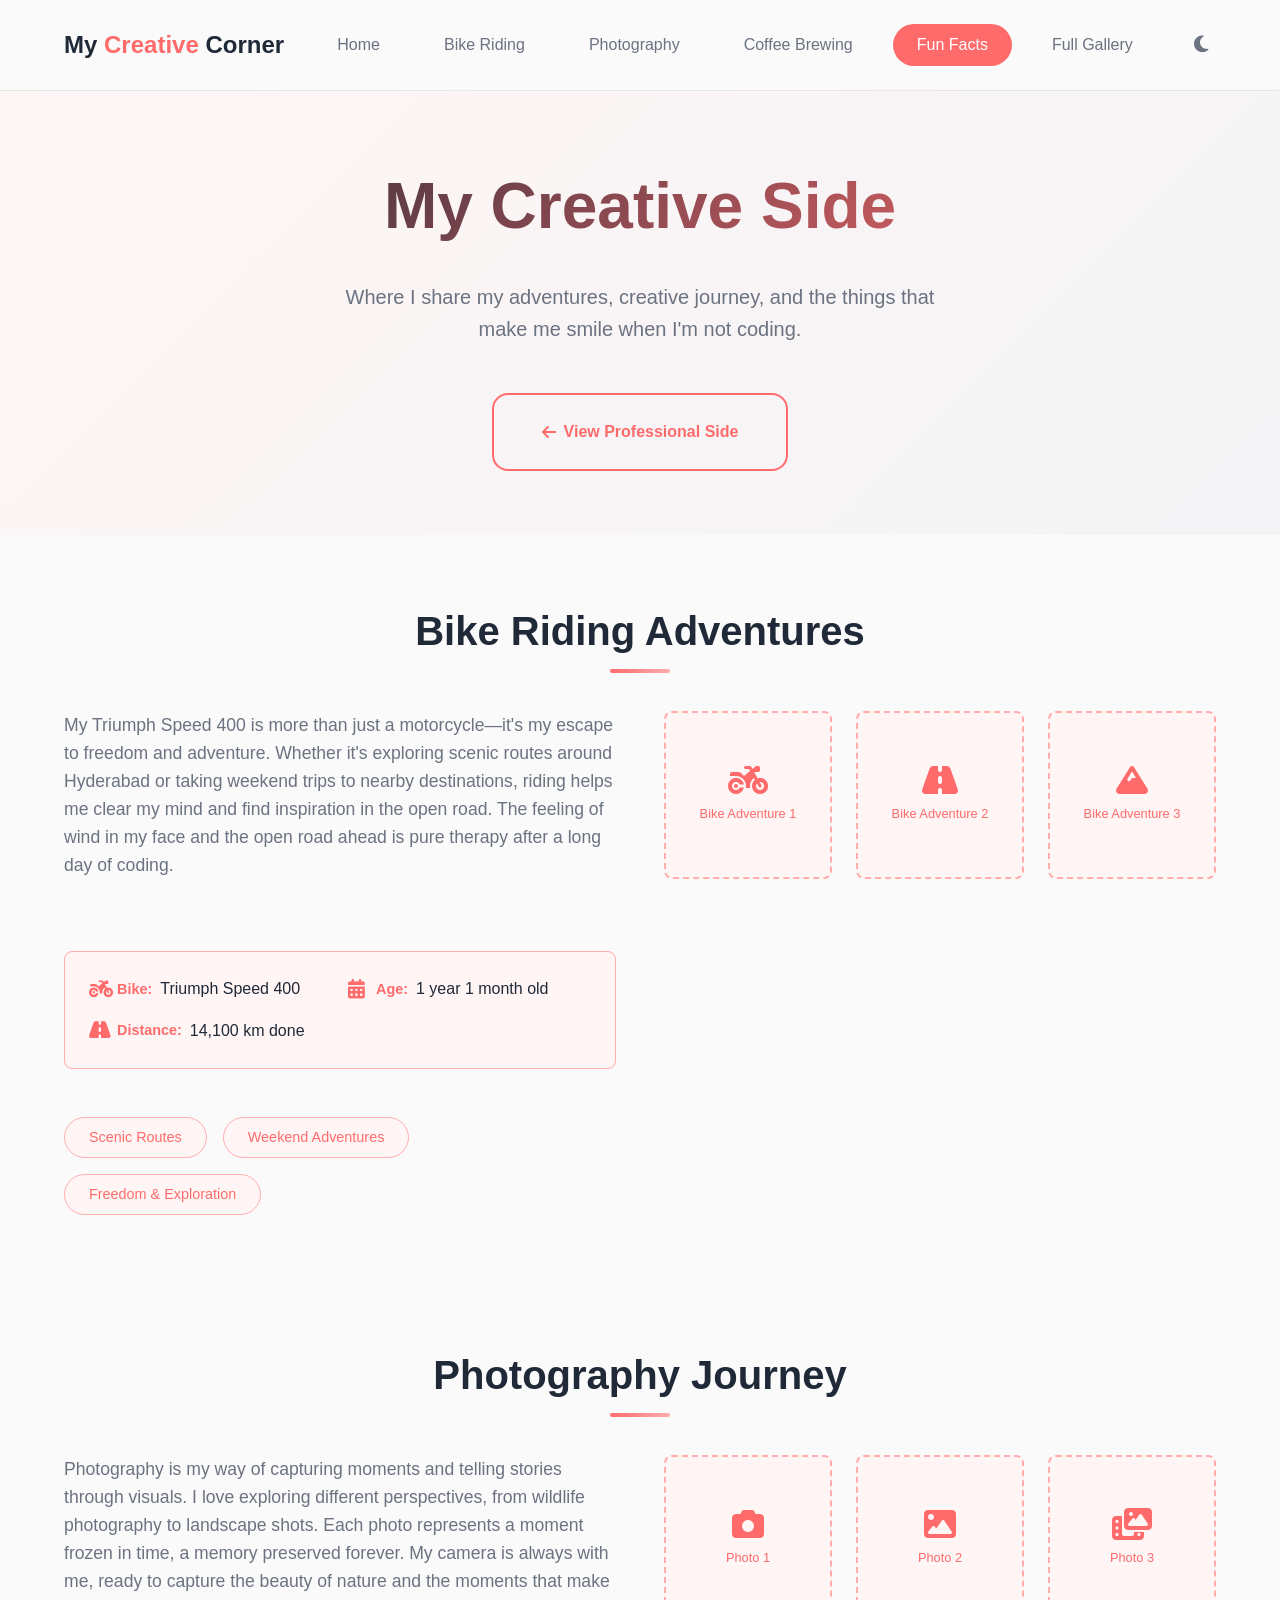
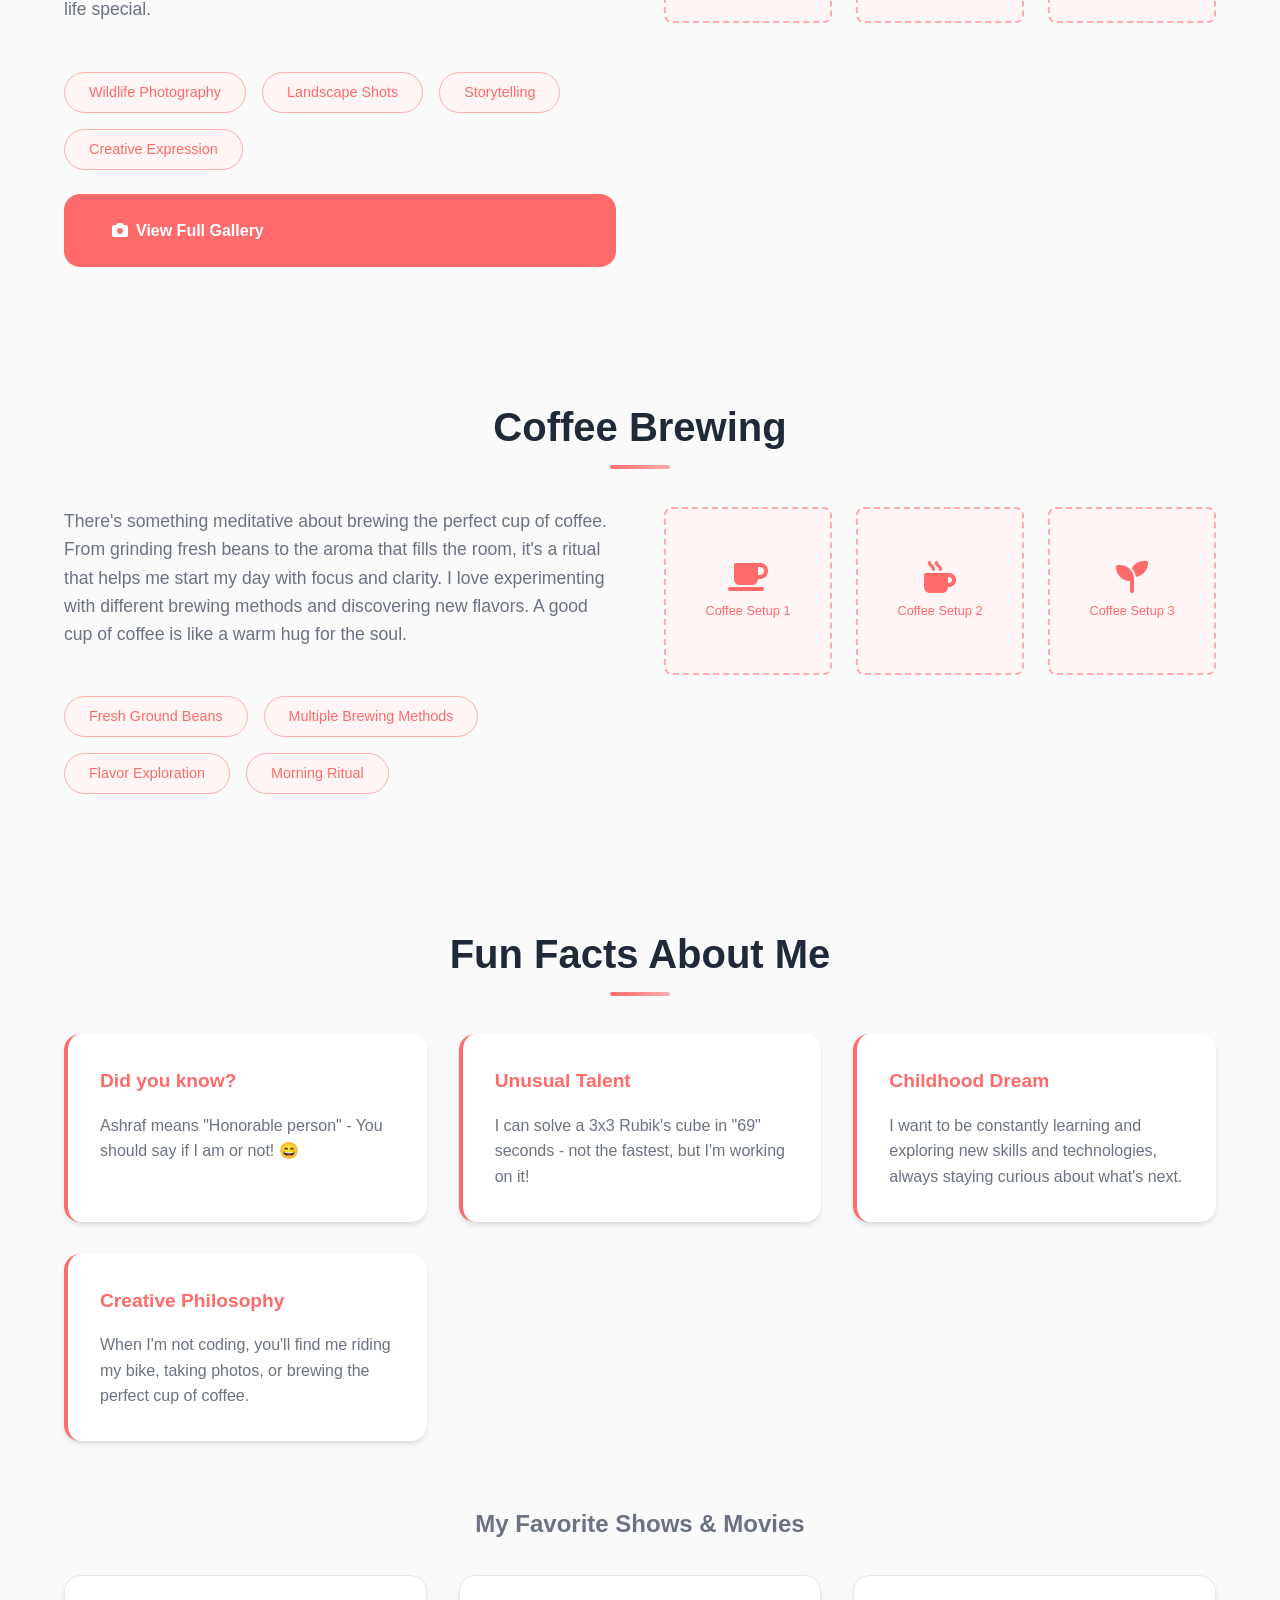
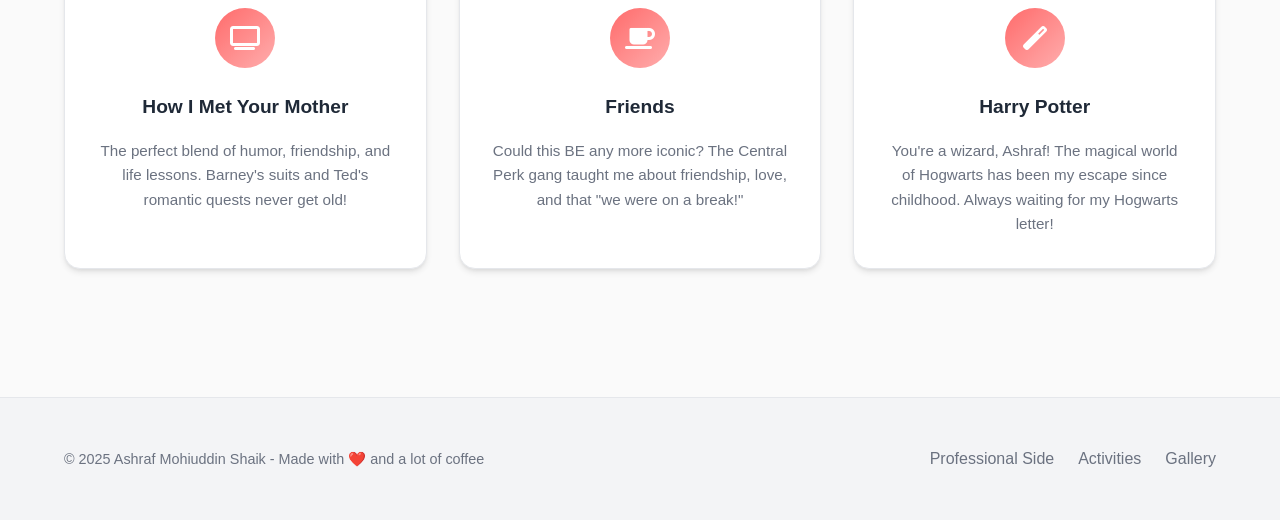
==== commit 271d76c7: "adding_photography.html" ====
--- a/creative-corner.html
+++ b/creative-corner.html
@@ -151,6 +151,24 @@
     }
     
     .theme-toggle:hover {
+      background-color: var(--bg-secondary);
+      color: var(--text-primary);
+    }
+    
+    /* Mobile Menu Toggle */
+    .mobile-menu-toggle {
+      display: none;
+      background: none;
+      border: none;
+      color: var(--text-secondary);
+      font-size: 1.2rem;
+      cursor: pointer;
+      padding: var(--space-xs);
+      border-radius: 50%;
+      transition: all var(--transition-normal);
+    }
+    
+    .mobile-menu-toggle:hover {
       background-color: var(--bg-secondary);
       color: var(--text-primary);
     }
@@ -322,6 +340,89 @@
       border: 1px solid var(--primary-light);
     }
     
+    .bike-stats {
+      display: grid;
+      grid-template-columns: repeat(auto-fit, minmax(200px, 1fr));
+      gap: var(--space-sm);
+      margin: var(--space-md) 0;
+      padding: var(--space-md);
+      background-color: var(--bg-accent);
+      border-radius: var(--border-radius-sm);
+      border: 1px solid var(--primary-light);
+    }
+    
+    .stat-item {
+      display: flex;
+      align-items: center;
+      gap: var(--space-xs);
+      color: var(--primary-color);
+    }
+    
+    .stat-item i {
+      font-size: 1.2rem;
+      width: 20px;
+    }
+    
+    .stat-label {
+      font-weight: 600;
+      font-size: 0.9rem;
+    }
+    
+    .stat-value {
+      font-weight: 500;
+      color: var(--text-primary);
+    }
+    
+    /* New Layout Structure */
+    .activity-content-wrapper {
+      display: grid;
+      grid-template-columns: 1fr 1fr;
+      gap: var(--space-xl);
+      align-items: start;
+    }
+    
+    .activity-description-section {
+      display: flex;
+      flex-direction: column;
+      gap: var(--space-md);
+    }
+    
+    .activity-images {
+      display: grid;
+      grid-template-columns: repeat(auto-fit, minmax(120px, 1fr));
+      gap: var(--space-md);
+    }
+    
+    .image-placeholder {
+      aspect-ratio: 1;
+      background-color: var(--bg-accent);
+      border: 2px dashed var(--primary-light);
+      border-radius: var(--border-radius-sm);
+      display: flex;
+      flex-direction: column;
+      align-items: center;
+      justify-content: center;
+      color: var(--primary-color);
+      transition: all var(--transition-normal);
+    }
+    
+    .image-placeholder:hover {
+      background-color: var(--primary-light);
+      color: white;
+      transform: translateY(-2px);
+    }
+    
+    .image-placeholder i {
+      font-size: 2rem;
+      margin-bottom: var(--space-xs);
+    }
+    
+    .image-placeholder span {
+      font-size: 0.8rem;
+      text-align: center;
+      font-weight: 500;
+    }
+    
     /* Gallery Section */
     .gallery-grid {
       display: grid;
@@ -412,6 +513,53 @@
       font-size: 1rem;
     }
     
+    /* Shows Section */
+    .shows-grid {
+      display: grid;
+      grid-template-columns: repeat(auto-fit, minmax(300px, 1fr));
+      gap: var(--space-lg);
+    }
+    
+    .show-card {
+      background-color: var(--bg-card);
+      padding: var(--space-lg);
+      border-radius: var(--border-radius);
+      text-align: center;
+      box-shadow: var(--shadow-md);
+      transition: var(--transition-normal);
+      border: 1px solid var(--border-color);
+    }
+    
+    .show-card:hover {
+      transform: translateY(-5px);
+      box-shadow: var(--shadow-lg);
+    }
+    
+    .show-icon {
+      width: 60px;
+      height: 60px;
+      margin: 0 auto var(--space-md);
+      background: linear-gradient(135deg, var(--primary-color), var(--primary-light));
+      border-radius: 50%;
+      display: flex;
+      align-items: center;
+      justify-content: center;
+      color: white;
+      font-size: 1.5rem;
+    }
+    
+    .show-card h4 {
+      color: var(--text-primary);
+      margin-bottom: var(--space-sm);
+      font-size: 1.2rem;
+    }
+    
+    .show-card p {
+      color: var(--text-secondary);
+      font-size: 0.95rem;
+      line-height: 1.6;
+    }
+    
     /* Footer */
     footer {
       background-color: var(--bg-secondary);
@@ -465,12 +613,13 @@
     
     /* Responsive Design */
     @media (max-width: 768px) {
-      .activities-grid {
+      .activity-content-wrapper {
         grid-template-columns: 1fr;
-      }
-      
-      .gallery-grid {
-        grid-template-columns: repeat(auto-fill, minmax(250px, 1fr));
+        gap: var(--space-lg);
+      }
+      
+      .activity-images {
+        grid-template-columns: repeat(3, 1fr);
       }
       
       .fun-facts-grid {
@@ -484,6 +633,23 @@
       
       .navbar {
         display: none;
+        position: absolute;
+        top: 100%;
+        left: 0;
+        right: 0;
+        background-color: var(--bg-primary);
+        border-top: 1px solid var(--border-color);
+        padding: var(--space-md);
+        flex-direction: column;
+        box-shadow: var(--shadow-lg);
+      }
+      
+      .navbar.show {
+        display: flex;
+      }
+      
+      .mobile-menu-toggle {
+        display: block;
       }
     }
     
@@ -513,10 +679,15 @@
         <a href="index.html" class="logo">My <span>Creative</span> Corner</a>
         <nav class="navbar">
           <a href="index.html" class="nav-item">Home</a>
-          <a href="#activities" class="nav-item active">Activities</a>
-          <a href="#gallery" class="nav-item">Gallery</a>
+          <a href="#bike-riding" class="nav-item active">Bike Riding</a>
+          <a href="#photography" class="nav-item">Photography</a>
+          <a href="#coffee-brewing" class="nav-item">Coffee Brewing</a>
           <a href="#fun-facts" class="nav-item">Fun Facts</a>
+          <a href="photography.html" class="nav-item">Full Gallery</a>
         </nav>
+        <button class="mobile-menu-toggle" id="mobileMenuToggle">
+          <i class="fas fa-bars"></i>
+        </button>
         <button class="theme-toggle" id="themeToggle">
           <i class="fas fa-moon"></i>
         </button>
@@ -536,100 +707,138 @@
     </div>
   </section>
   
-  <!-- Creative Activities Section -->
-  <section id="activities">
+  <!-- Bike Riding Section -->
+  <section id="bike-riding">
     <div class="container">
-      <h2 class="section-title">My Creative Activities</h2>
-      <div class="activities-grid">
-        <div class="activity-card animate-fade-in">
-          <div class="activity-image bike-riding">
-            <div class="activity-overlay">
-              <h3 class="activity-title">Bike Riding</h3>
+      <h2 class="section-title">Bike Riding Adventures</h2>
+      <div class="activity-content-wrapper">
+        <div class="activity-description-section">
+          <p class="activity-description">
+            My Triumph Speed 400 is more than just a motorcycle—it's my escape to freedom and adventure. 
+            Whether it's exploring scenic routes around Hyderabad or taking weekend trips to nearby destinations, 
+            riding helps me clear my mind and find inspiration in the open road. The feeling of wind in my face 
+            and the open road ahead is pure therapy after a long day of coding.
+          </p>
+          <div class="bike-stats">
+            <div class="stat-item">
+              <i class="fas fa-motorcycle"></i>
+              <span class="stat-label">Bike:</span>
+              <span class="stat-value">Triumph Speed 400</span>
             </div>
-          </div>
-          <div class="activity-content">
-            <p class="activity-description">
-              My Triumph Speed 400 is more than just a motorcycle—it's my escape to freedom and adventure. 
-              Whether it's exploring scenic routes around Hyderabad or taking weekend trips to nearby destinations, 
-              riding helps me clear my mind and find inspiration in the open road.
-            </p>
-            <div class="activity-features">
-              <span class="feature-tag">Triumph Speed 400</span>
-              <span class="feature-tag">Scenic Routes</span>
-              <span class="feature-tag">Weekend Adventures</span>
-              <span class="feature-tag">Freedom & Exploration</span>
+            <div class="stat-item">
+              <i class="fas fa-calendar-alt"></i>
+              <span class="stat-label">Age:</span>
+              <span class="stat-value">1 year 1 month old</span>
             </div>
-          </div>
-        </div>
-        
-        <div class="activity-card animate-fade-in" style="animation-delay: 0.2s;">
-          <div class="activity-image photography">
-            <div class="activity-overlay">
-              <h3 class="activity-title">Photography</h3>
+            <div class="stat-item">
+              <i class="fas fa-road"></i>
+              <span class="stat-label">Distance:</span>
+              <span class="stat-value">14,100 km done</span>
             </div>
           </div>
-          <div class="activity-content">
-            <p class="activity-description">
-              Photography is my way of capturing moments and telling stories through visuals. 
-              I love exploring different perspectives, from wildlife photography to landscape shots. 
-              Each photo represents a moment frozen in time, a memory preserved forever.
-            </p>
-            <div class="activity-features">
-              <span class="feature-tag">Wildlife Photography</span>
-              <span class="feature-tag">Landscape Shots</span>
-              <span class="feature-tag">Storytelling</span>
-              <span class="feature-tag">Creative Expression</span>
-            </div>
+          <div class="activity-features">
+            <span class="feature-tag">Scenic Routes</span>
+            <span class="feature-tag">Weekend Adventures</span>
+            <span class="feature-tag">Freedom & Exploration</span>
+          </div>
+        </div>
+        <div class="activity-images">
+          <div class="image-placeholder">
+            <i class="fas fa-motorcycle"></i>
+            <span>Bike Adventure 1</span>
+          </div>
+          <div class="image-placeholder">
+            <i class="fas fa-road"></i>
+            <span>Bike Adventure 2</span>
+          </div>
+          <div class="image-placeholder">
+            <i class="fas fa-mountain"></i>
+            <span>Bike Adventure 3</span>
           </div>
         </div>
       </div>
     </div>
   </section>
   
-  <!-- Gallery Section -->
-  <section id="gallery">
+  <!-- Photography Section -->
+  <section id="photography">
     <div class="container">
-      <h2 class="section-title">Photo Gallery</h2>
-      <div class="gallery-grid">
-        <div class="gallery-item animate-fade-in">
-          <img src="./images/20211212_180203.jpg" alt="Summer beach day at Goa" loading="lazy">
-          <div class="gallery-overlay">
-            <h4 class="gallery-title">Summer beach day at Goa</h4>
-          </div>
-        </div>
-        <div class="gallery-item animate-fade-in" style="animation-delay: 0.1s;">
-          <img src="./images/ASH02346.jpg" alt="White Bengal Tiger" loading="lazy">
-          <div class="gallery-overlay">
-            <h4 class="gallery-title">White Bengal Tiger</h4>
-          </div>
-        </div>
-        <div class="gallery-item animate-fade-in" style="animation-delay: 0.2s;">
-          <img src="./images/ASH02373.jpg" alt="White Bengal Tiger and Bengal Tiger" loading="lazy">
-          <div class="gallery-overlay">
-            <h4 class="gallery-title">White Bengal Tiger and Bengal Tiger</h4>
-          </div>
-        </div>
-        <div class="gallery-item animate-fade-in" style="animation-delay: 0.3s;">
-          <img src="./images/ASH03655-crop.JPG" alt="Bike riding adventure" loading="lazy">
-          <div class="gallery-overlay">
-            <h4 class="gallery-title">Bike riding adventure</h4>
-          </div>
-        </div>
-        <div class="gallery-item animate-fade-in" style="animation-delay: 0.4s;">
-          <img src="./images/ASH04929.jpg" alt="Nature photography" loading="lazy">
-          <div class="gallery-overlay">
-            <h4 class="gallery-title">Nature photography</h4>
-          </div>
-        </div>
-        <div class="gallery-item animate-fade-in" style="animation-delay: 0.5s;">
-          <img src="./images/ASH05056.jpg" alt="Landscape shot" loading="lazy">
-          <div class="gallery-overlay">
-            <h4 class="gallery-title">Landscape shot</h4>
+      <h2 class="section-title">Photography Journey</h2>
+      <div class="activity-content-wrapper">
+        <div class="activity-description-section">
+          <p class="activity-description">
+            Photography is my way of capturing moments and telling stories through visuals. 
+            I love exploring different perspectives, from wildlife photography to landscape shots. 
+            Each photo represents a moment frozen in time, a memory preserved forever. My camera 
+            is always with me, ready to capture the beauty of nature and the moments that make life special.
+          </p>
+          <div class="activity-features">
+            <span class="feature-tag">Wildlife Photography</span>
+            <span class="feature-tag">Landscape Shots</span>
+            <span class="feature-tag">Storytelling</span>
+            <span class="feature-tag">Creative Expression</span>
+          </div>
+          <a href="photography.html" class="button">
+            <i class="fas fa-camera"></i>
+            View Full Gallery
+          </a>
+        </div>
+        <div class="activity-images">
+          <div class="image-placeholder">
+            <i class="fas fa-camera"></i>
+            <span>Photo 1</span>
+          </div>
+          <div class="image-placeholder">
+            <i class="fas fa-image"></i>
+            <span>Photo 2</span>
+          </div>
+          <div class="image-placeholder">
+            <i class="fas fa-photo-video"></i>
+            <span>Photo 3</span>
           </div>
         </div>
       </div>
     </div>
   </section>
+  
+  <!-- Coffee Brewing Section -->
+  <section id="coffee-brewing">
+    <div class="container">
+      <h2 class="section-title">Coffee Brewing</h2>
+      <div class="activity-content-wrapper">
+        <div class="activity-description-section">
+          <p class="activity-description">
+            There's something meditative about brewing the perfect cup of coffee. From grinding fresh beans 
+            to the aroma that fills the room, it's a ritual that helps me start my day with focus and clarity. 
+            I love experimenting with different brewing methods and discovering new flavors. A good cup of coffee 
+            is like a warm hug for the soul.
+          </p>
+          <div class="activity-features">
+            <span class="feature-tag">Fresh Ground Beans</span>
+            <span class="feature-tag">Multiple Brewing Methods</span>
+            <span class="feature-tag">Flavor Exploration</span>
+            <span class="feature-tag">Morning Ritual</span>
+          </div>
+        </div>
+        <div class="activity-images">
+          <div class="image-placeholder">
+            <i class="fas fa-coffee"></i>
+            <span>Coffee Setup 1</span>
+          </div>
+          <div class="image-placeholder">
+            <i class="fas fa-mug-hot"></i>
+            <span>Coffee Setup 2</span>
+          </div>
+          <div class="image-placeholder">
+            <i class="fas fa-seedling"></i>
+            <span>Coffee Setup 3</span>
+          </div>
+        </div>
+      </div>
+    </div>
+  </section>
+  
+
   
   <!-- Fun Facts Section -->
   <section id="fun-facts">
@@ -646,11 +855,39 @@
         </div>
         <div class="fun-fact-card animate-fade-in" style="animation-delay: 0.4s;">
           <h3>Childhood Dream</h3>
-          <p>I want to be a "Jack of all trades" - constantly learning and exploring new skills and technologies.</p>
+          <p>I want to be constantly learning and exploring new skills and technologies, always staying curious about what's next.</p>
         </div>
         <div class="fun-fact-card animate-fade-in" style="animation-delay: 0.6s;">
           <h3>Creative Philosophy</h3>
           <p>When I'm not coding, you'll find me riding my bike, taking photos, or brewing the perfect cup of coffee.</p>
+        </div>
+      </div>
+      
+      <!-- Favorite Shows Section -->
+      <h3 style="text-align: center; margin-top: var(--space-2xl); margin-bottom: var(--space-lg); color: var(--text-secondary); font-size: 1.5rem;">My Favorite Shows & Movies</h3>
+      <div class="shows-grid">
+        <div class="show-card animate-fade-in">
+          <div class="show-icon">
+            <i class="fas fa-tv"></i>
+          </div>
+          <h4>How I Met Your Mother</h4>
+          <p>The perfect blend of humor, friendship, and life lessons. Barney's suits and Ted's romantic quests never get old!</p>
+        </div>
+        
+        <div class="show-card animate-fade-in" style="animation-delay: 0.2s;">
+          <div class="show-icon">
+            <i class="fas fa-coffee"></i>
+          </div>
+          <h4>Friends</h4>
+          <p>Could this BE any more iconic? The Central Perk gang taught me about friendship, love, and that "we were on a break!"</p>
+        </div>
+        
+        <div class="show-card animate-fade-in" style="animation-delay: 0.4s;">
+          <div class="show-icon">
+            <i class="fas fa-magic"></i>
+          </div>
+          <h4>Harry Potter</h4>
+          <p>You're a wizard, Ashraf! The magical world of Hogwarts has been my escape since childhood. Always waiting for my Hogwarts letter!</p>
         </div>
       </div>
     </div>
@@ -660,11 +897,11 @@
   <footer>
     <div class="container">
       <div class="footer-content">
-        <div class="copyright">© 2025 My Creative Corner - Made with ❤️ and a lot of coffee</div>
+        <div class="copyright">© 2025 Ashraf Mohiuddin Shaik - Made with ❤️ and a lot of coffee</div>
         <div class="footer-links">
           <a href="index.html" class="footer-link">Professional Side</a>
-          <a href="#activities" class="footer-link">Activities</a>
-          <a href="#gallery" class="footer-link">Gallery</a>
+          <a href="#bike-riding" class="footer-link">Activities</a>
+          <a href="#photography" class="footer-link">Gallery</a>
         </div>
       </div>
     </div>
@@ -693,6 +930,16 @@
       const icon = themeToggle.querySelector('i');
       icon.className = theme === 'dark' ? 'fas fa-sun' : 'fas fa-moon';
     }
+    
+    // Mobile Menu Toggle
+    const mobileMenuToggle = document.getElementById('mobileMenuToggle');
+    const navbar = document.querySelector('.navbar');
+    
+    mobileMenuToggle.addEventListener('click', () => {
+      navbar.classList.toggle('show');
+      const icon = mobileMenuToggle.querySelector('i');
+      icon.className = navbar.classList.contains('show') ? 'fas fa-times' : 'fas fa-bars';
+    });
     
     // Smooth scrolling for navigation links
     document.querySelectorAll('a[href^="#"]').forEach(anchor => {
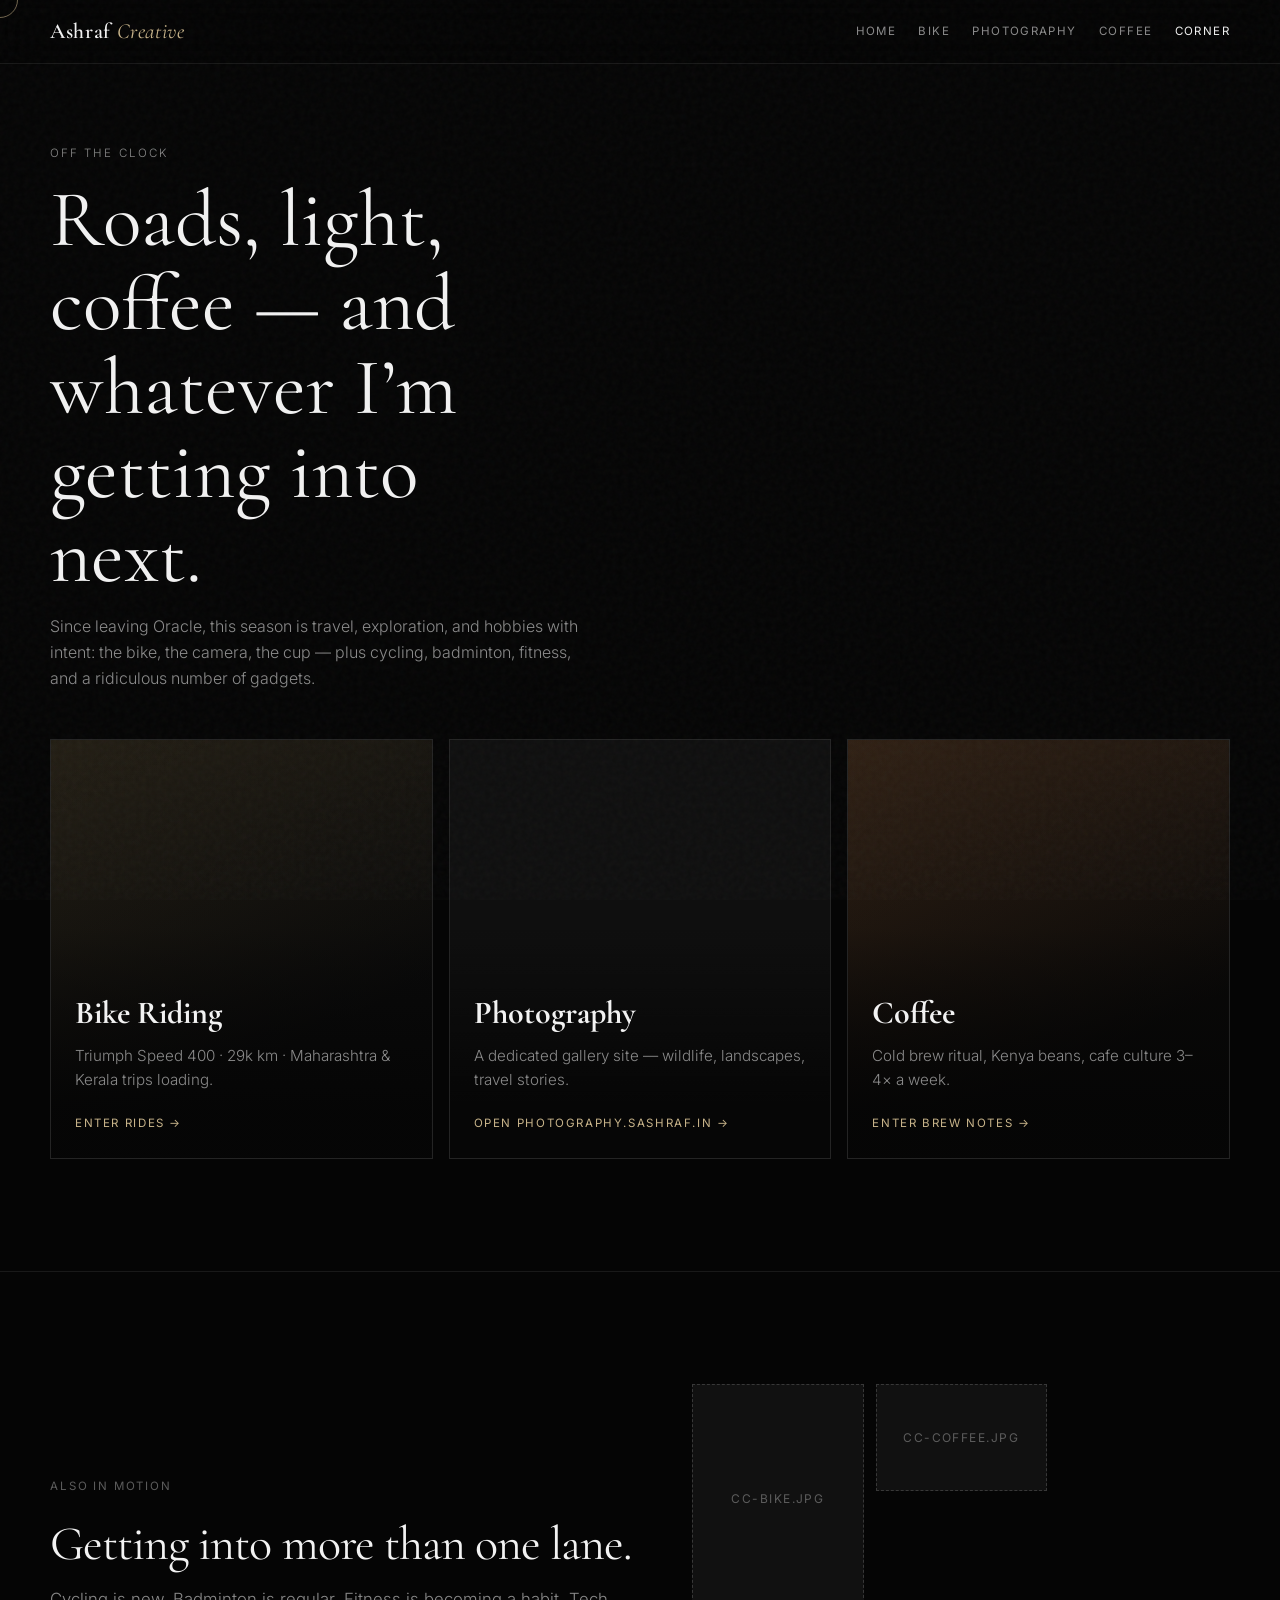
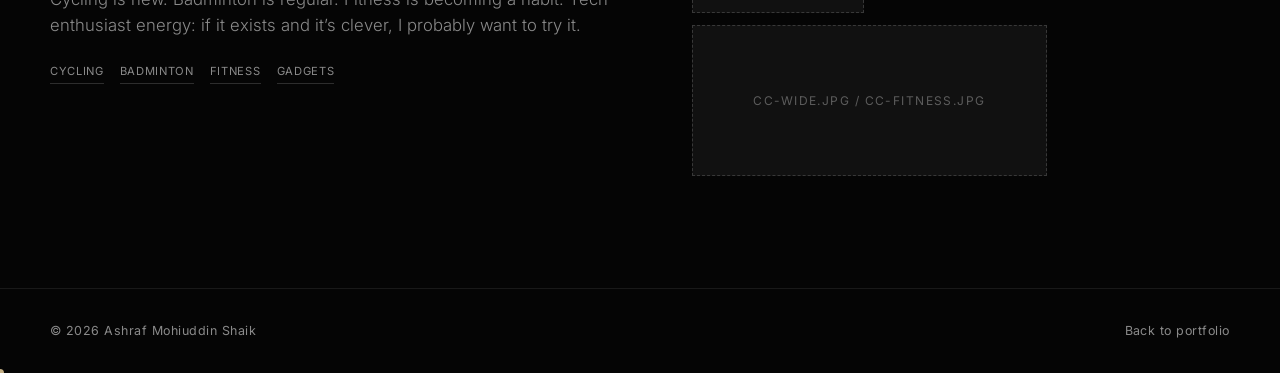
==== commit 2b51b6a8: "Redesign the site around a backend SDE-2 story and give landscape gallery photos two-column width. K" ====
--- a/creative-corner.html
+++ b/creative-corner.html
@@ -3,1001 +3,117 @@
 <head>
   <meta charset="UTF-8" />
   <meta name="viewport" content="width=device-width, initial-scale=1.0" />
+  <meta name="description" content="Creative Corner — bike, photography, coffee, cycling, badminton, and gadgets by Ashraf Mohiuddin." />
   <title>Creative Corner | Ashraf Mohiuddin</title>
-  <style>
-    :root {
-      /* Light Theme - Pastel Colors */
-      --primary-color: #ff6b6b;
-      --primary-light: #ffadad;
-      --primary-dark: #c74848;
-      
-      /* Pastel Background Colors */
-      --bg-primary: #fafafa;
-      --bg-secondary: #f3f4f6;
-      --bg-card: #ffffff;
-      --bg-accent: #fff5f5;
-      
-      /* Text Colors */
-      --text-primary: #1f2937;
-      --text-secondary: #6b7280;
-      --text-muted: #9ca3af;
-      
-      /* Border & Shadow */
-      --border-color: #e5e7eb;
-      --border-radius: 16px;
-      --border-radius-sm: 8px;
-      --shadow-sm: 0 1px 2px 0 rgba(0, 0, 0, 0.05);
-      --shadow-md: 0 4px 6px -1px rgba(0, 0, 0, 0.1), 0 2px 4px -1px rgba(0, 0, 0, 0.06);
-      --shadow-lg: 0 10px 15px -3px rgba(0, 0, 0, 0.1), 0 4px 6px -2px rgba(0, 0, 0, 0.05);
-      --shadow-xl: 0 20px 25px -5px rgba(0, 0, 0, 0.1), 0 10px 10px -5px rgba(0, 0, 0, 0.04);
-      
-      /* Transitions */
-      --transition-fast: 0.15s ease;
-      --transition-normal: 0.3s ease;
-      --transition-slow: 0.5s ease;
-      
-      /* Spacing */
-      --space-xs: 0.5rem;
-      --space-sm: 1rem;
-      --space-md: 1.5rem;
-      --space-lg: 2rem;
-      --space-xl: 3rem;
-      --space-2xl: 4rem;
-    }
-    
-    /* Dark Theme */
-    [data-theme="dark"] {
-      --bg-primary: #0a0a0a;
-      --bg-secondary: #1a1a1a;
-      --bg-card: #1f1f1f;
-      --bg-accent: #2d1b1b;
-      
-      --text-primary: #f9fafb;
-      --text-secondary: #d1d5db;
-      --text-muted: #9ca3af;
-      
-      --border-color: #374151;
-    }
-    
-    * {
-      margin: 0;
-      padding: 0;
-      box-sizing: border-box;
-    }
-    
-    html {
-      scroll-behavior: smooth;
-    }
-    
-    body {
-      font-family: 'Inter', -apple-system, BlinkMacSystemFont, 'Segoe UI', Roboto, sans-serif;
-      background-color: var(--bg-primary);
-      color: var(--text-primary);
-      line-height: 1.6;
-      transition: background-color var(--transition-normal), color var(--transition-normal);
-    }
-    
-    .container {
-      max-width: 1200px;
-      margin: 0 auto;
-      padding: 0 var(--space-md);
-    }
-    
-    /* Header */
-    header {
-      background-color: var(--bg-primary);
-      backdrop-filter: blur(10px);
-      border-bottom: 1px solid var(--border-color);
-      position: sticky;
-      top: 0;
-      z-index: 100;
-      transition: all var(--transition-normal);
-    }
-    
-    .header-content {
-      display: flex;
-      justify-content: space-between;
-      align-items: center;
-      padding: var(--space-md) 0;
-    }
-    
-    .logo {
-      font-size: 1.5rem;
-      font-weight: 700;
-      color: var(--text-primary);
-      text-decoration: none;
-    }
-    
-    .logo span {
-      color: var(--primary-color);
-    }
-    
-    .navbar {
-      display: flex;
-      gap: var(--space-sm);
-    }
-    
-    .nav-item {
-      padding: var(--space-xs) var(--space-md);
-      border-radius: 30px;
-      color: var(--text-secondary);
-      text-decoration: none;
-      font-weight: 500;
-      transition: all var(--transition-normal);
-      cursor: pointer;
-    }
-    
-    .nav-item:hover {
-      background-color: var(--bg-secondary);
-      color: var(--text-primary);
-      transform: translateY(-1px);
-    }
-    
-    .nav-item.active {
-      background-color: var(--primary-color);
-      color: white;
-    }
-    
-    /* Theme Toggle */
-    .theme-toggle {
-      background: none;
-      border: none;
-      color: var(--text-secondary);
-      font-size: 1.2rem;
-      cursor: pointer;
-      padding: var(--space-xs);
-      border-radius: 50%;
-      transition: all var(--transition-normal);
-    }
-    
-    .theme-toggle:hover {
-      background-color: var(--bg-secondary);
-      color: var(--text-primary);
-    }
-    
-    /* Mobile Menu Toggle */
-    .mobile-menu-toggle {
-      display: none;
-      background: none;
-      border: none;
-      color: var(--text-secondary);
-      font-size: 1.2rem;
-      cursor: pointer;
-      padding: var(--space-xs);
-      border-radius: 50%;
-      transition: all var(--transition-normal);
-    }
-    
-    .mobile-menu-toggle:hover {
-      background-color: var(--bg-secondary);
-      color: var(--text-primary);
-    }
-    
-    /* Hero Section */
-    .hero {
-      padding: var(--space-2xl) 0;
-      text-align: center;
-      background: linear-gradient(135deg, var(--bg-accent) 0%, var(--bg-secondary) 100%);
-      position: relative;
-      overflow: hidden;
-    }
-    
-    .hero h1 {
-      font-size: clamp(2.5rem, 5vw, 4rem);
-      font-weight: 700;
-      margin-bottom: var(--space-md);
-      background: linear-gradient(135deg, var(--text-primary) 0%, var(--primary-color) 100%);
-      -webkit-background-clip: text;
-      -webkit-text-fill-color: transparent;
-      background-clip: text;
-    }
-    
-    .hero p {
-      font-size: 1.25rem;
-      max-width: 600px;
-      margin: 0 auto var(--space-xl);
-      color: var(--text-secondary);
-    }
-    
-    .button {
-      display: inline-flex;
-      align-items: center;
-      gap: var(--space-xs);
-      padding: var(--space-md) var(--space-xl);
-      background-color: var(--primary-color);
-      color: white;
-      border-radius: var(--border-radius);
-      text-decoration: none;
-      font-weight: 600;
-      transition: all var(--transition-normal);
-      border: none;
-      cursor: pointer;
-    }
-    
-    .button:hover {
-      background-color: var(--primary-dark);
-      transform: translateY(-2px);
-      box-shadow: var(--shadow-lg);
-    }
-    
-    .button-outline {
-      background-color: transparent;
-      border: 2px solid var(--primary-color);
-      color: var(--primary-color);
-    }
-    
-    .button-outline:hover {
-      background-color: var(--primary-color);
-      color: white;
-    }
-    
-    /* Sections */
-    section {
-      padding: var(--space-2xl) 0;
-      scroll-margin-top: 80px;
-    }
-    
-    .section-title {
-      font-size: clamp(2rem, 4vw, 2.5rem);
-      margin-bottom: var(--space-xl);
-      text-align: center;
-      position: relative;
-      font-weight: 700;
-    }
-    
-    .section-title::after {
-      content: '';
-      position: absolute;
-      bottom: -10px;
-      left: 50%;
-      transform: translateX(-50%);
-      width: 60px;
-      height: 4px;
-      background: linear-gradient(90deg, var(--primary-color), var(--primary-light));
-      border-radius: 2px;
-    }
-    
-    /* Creative Activities Section */
-    .activities-grid {
-      display: grid;
-      grid-template-columns: repeat(auto-fit, minmax(400px, 1fr));
-      gap: var(--space-xl);
-      margin-bottom: var(--space-2xl);
-    }
-    
-    .activity-card {
-      background-color: var(--bg-card);
-      border-radius: var(--border-radius);
-      overflow: hidden;
-      box-shadow: var(--shadow-md);
-      transition: all var(--transition-normal);
-      border: 1px solid var(--border-color);
-    }
-    
-    .activity-card:hover {
-      transform: translateY(-8px);
-      box-shadow: var(--shadow-xl);
-    }
-    
-    .activity-image {
-      height: 250px;
-      background-size: cover;
-      background-position: center;
-      position: relative;
-    }
-    
-    .activity-image.bike-riding {
-      background-image: url('./images/ASH03655-crop.JPG');
-    }
-    
-    .activity-image.photography {
-      background-image: url('./images/ASH02346.jpg');
-    }
-    
-    .activity-overlay {
-      position: absolute;
-      top: 0;
-      left: 0;
-      right: 0;
-      bottom: 0;
-      background: linear-gradient(to bottom, transparent 0%, rgba(0, 0, 0, 0.7) 100%);
-      display: flex;
-      align-items: flex-end;
-      padding: var(--space-lg);
-    }
-    
-    .activity-title {
-      color: white;
-      font-size: 1.5rem;
-      font-weight: 600;
-      margin: 0;
-    }
-    
-    .activity-content {
-      padding: var(--space-lg);
-    }
-    
-    .activity-description {
-      color: var(--text-secondary);
-      margin-bottom: var(--space-md);
-      font-size: 1.1rem;
-      line-height: 1.6;
-    }
-    
-    .activity-features {
-      display: flex;
-      flex-wrap: wrap;
-      gap: var(--space-sm);
-    }
-    
-    .feature-tag {
-      padding: var(--space-xs) var(--space-md);
-      background-color: var(--bg-accent);
-      color: var(--primary-color);
-      border-radius: 30px;
-      font-size: 0.9rem;
-      font-weight: 500;
-      border: 1px solid var(--primary-light);
-    }
-    
-    .bike-stats {
-      display: grid;
-      grid-template-columns: repeat(auto-fit, minmax(200px, 1fr));
-      gap: var(--space-sm);
-      margin: var(--space-md) 0;
-      padding: var(--space-md);
-      background-color: var(--bg-accent);
-      border-radius: var(--border-radius-sm);
-      border: 1px solid var(--primary-light);
-    }
-    
-    .stat-item {
-      display: flex;
-      align-items: center;
-      gap: var(--space-xs);
-      color: var(--primary-color);
-    }
-    
-    .stat-item i {
-      font-size: 1.2rem;
-      width: 20px;
-    }
-    
-    .stat-label {
-      font-weight: 600;
-      font-size: 0.9rem;
-    }
-    
-    .stat-value {
-      font-weight: 500;
-      color: var(--text-primary);
-    }
-    
-    /* New Layout Structure */
-    .activity-content-wrapper {
-      display: grid;
-      grid-template-columns: 1fr 1fr;
-      gap: var(--space-xl);
-      align-items: start;
-    }
-    
-    .activity-description-section {
-      display: flex;
-      flex-direction: column;
-      gap: var(--space-md);
-    }
-    
-    .activity-images {
-      display: grid;
-      grid-template-columns: repeat(auto-fit, minmax(120px, 1fr));
-      gap: var(--space-md);
-    }
-    
-    .image-placeholder {
-      aspect-ratio: 1;
-      background-color: var(--bg-accent);
-      border: 2px dashed var(--primary-light);
-      border-radius: var(--border-radius-sm);
-      display: flex;
-      flex-direction: column;
-      align-items: center;
-      justify-content: center;
-      color: var(--primary-color);
-      transition: all var(--transition-normal);
-    }
-    
-    .image-placeholder:hover {
-      background-color: var(--primary-light);
-      color: white;
-      transform: translateY(-2px);
-    }
-    
-    .image-placeholder i {
-      font-size: 2rem;
-      margin-bottom: var(--space-xs);
-    }
-    
-    .image-placeholder span {
-      font-size: 0.8rem;
-      text-align: center;
-      font-weight: 500;
-    }
-    
-    /* Gallery Section */
-    .gallery-grid {
-      display: grid;
-      grid-template-columns: repeat(auto-fill, minmax(300px, 1fr));
-      gap: var(--space-md);
-    }
-    
-    .gallery-item {
-      position: relative;
-      height: 250px;
-      border-radius: var(--border-radius);
-      overflow: hidden;
-      background-color: var(--bg-secondary);
-      transition: var(--transition-normal);
-      cursor: pointer;
-    }
-    
-    .gallery-item:hover {
-      transform: scale(1.03);
-      box-shadow: var(--shadow-lg);
-    }
-    
-    .gallery-item img {
-      width: 100%;
-      height: 100%;
-      object-fit: cover;
-      transition: transform 0.5s ease;
-    }
-    
-    .gallery-item:hover img {
-      transform: scale(1.05);
-    }
-    
-    .gallery-overlay {
-      position: absolute;
-      top: 0;
-      left: 0;
-      right: 0;
-      bottom: 0;
-      background: linear-gradient(to bottom, rgba(0,0,0,0) 0%, rgba(0,0,0,0.7) 100%);
-      opacity: 0;
-      transition: var(--transition-normal);
-      display: flex;
-      align-items: flex-end;
-      padding: var(--space-md);
-    }
-    
-    .gallery-item:hover .gallery-overlay {
-      opacity: 1;
-    }
-    
-    .gallery-title {
-      color: white;
-      font-size: 1.1rem;
-      font-weight: 600;
-      margin: 0;
-    }
-    
-    /* Fun Facts Section */
-    .fun-facts-grid {
-      display: grid;
-      grid-template-columns: repeat(auto-fit, minmax(300px, 1fr));
-      gap: var(--space-lg);
-    }
-    
-    .fun-fact-card {
-      background-color: var(--bg-card);
-      padding: var(--space-lg);
-      border-radius: var(--border-radius);
-      border-left: 4px solid var(--primary-color);
-      box-shadow: var(--shadow-md);
-      transition: var(--transition-normal);
-    }
-    
-    .fun-fact-card:hover {
-      transform: translateY(-5px);
-      box-shadow: var(--shadow-lg);
-    }
-    
-    .fun-fact-card h3 {
-      color: var(--primary-color);
-      margin-bottom: var(--space-sm);
-      font-size: 1.2rem;
-    }
-    
-    .fun-fact-card p {
-      color: var(--text-secondary);
-      font-size: 1rem;
-    }
-    
-    /* Shows Section */
-    .shows-grid {
-      display: grid;
-      grid-template-columns: repeat(auto-fit, minmax(300px, 1fr));
-      gap: var(--space-lg);
-    }
-    
-    .show-card {
-      background-color: var(--bg-card);
-      padding: var(--space-lg);
-      border-radius: var(--border-radius);
-      text-align: center;
-      box-shadow: var(--shadow-md);
-      transition: var(--transition-normal);
-      border: 1px solid var(--border-color);
-    }
-    
-    .show-card:hover {
-      transform: translateY(-5px);
-      box-shadow: var(--shadow-lg);
-    }
-    
-    .show-icon {
-      width: 60px;
-      height: 60px;
-      margin: 0 auto var(--space-md);
-      background: linear-gradient(135deg, var(--primary-color), var(--primary-light));
-      border-radius: 50%;
-      display: flex;
-      align-items: center;
-      justify-content: center;
-      color: white;
-      font-size: 1.5rem;
-    }
-    
-    .show-card h4 {
-      color: var(--text-primary);
-      margin-bottom: var(--space-sm);
-      font-size: 1.2rem;
-    }
-    
-    .show-card p {
-      color: var(--text-secondary);
-      font-size: 0.95rem;
-      line-height: 1.6;
-    }
-    
-    /* Footer */
-    footer {
-      background-color: var(--bg-secondary);
-      padding: var(--space-xl) 0;
-      text-align: center;
-      margin-top: var(--space-2xl);
-      border-top: 1px solid var(--border-color);
-    }
-    
-    .footer-content {
-      display: flex;
-      justify-content: space-between;
-      align-items: center;
-    }
-    
-    .copyright {
-      color: var(--text-secondary);
-      font-size: 0.9rem;
-    }
-    
-    .footer-links {
-      display: flex;
-      gap: var(--space-md);
-    }
-    
-    .footer-link {
-      color: var(--text-secondary);
-      text-decoration: none;
-      transition: color var(--transition-normal);
-    }
-    
-    .footer-link:hover {
-      color: var(--primary-color);
-    }
-    
-    /* Animations */
-    @keyframes fadeInUp {
-      from {
-        opacity: 0;
-        transform: translateY(30px);
-      }
-      to {
-        opacity: 1;
-        transform: translateY(0);
-      }
-    }
-    
-    .animate-fade-in {
-      animation: fadeInUp 0.8s ease forwards;
-    }
-    
-    /* Responsive Design */
-    @media (max-width: 768px) {
-      .activity-content-wrapper {
-        grid-template-columns: 1fr;
-        gap: var(--space-lg);
-      }
-      
-      .activity-images {
-        grid-template-columns: repeat(3, 1fr);
-      }
-      
-      .fun-facts-grid {
-        grid-template-columns: 1fr;
-      }
-      
-      .footer-content {
-        flex-direction: column;
-        gap: var(--space-md);
-      }
-      
-      .navbar {
-        display: none;
-        position: absolute;
-        top: 100%;
-        left: 0;
-        right: 0;
-        background-color: var(--bg-primary);
-        border-top: 1px solid var(--border-color);
-        padding: var(--space-md);
-        flex-direction: column;
-        box-shadow: var(--shadow-lg);
-      }
-      
-      .navbar.show {
-        display: flex;
-      }
-      
-      .mobile-menu-toggle {
-        display: block;
-      }
-    }
-    
-    @media (max-width: 480px) {
-      .container {
-        padding: 0 var(--space-sm);
-      }
-      
-      .hero {
-        padding: var(--space-xl) 0;
-      }
-      
-      section {
-        padding: var(--space-xl) 0;
-      }
-    }
-  </style>
-  
-  <!-- Font Awesome for icons -->
-  <link rel="stylesheet" href="https://cdnjs.cloudflare.com/ajax/libs/font-awesome/6.4.0/css/all.min.css" />
+  <link rel="canonical" href="https://sashraf.in/creative-corner.html" />
+  <meta property="og:title" content="Creative Corner | Ashraf Mohiuddin" />
+  <meta property="og:description" content="Off the clock — roads, light, coffee, and whatever keeps me curious." />
+  <meta property="og:type" content="website" />
+  <meta property="og:url" content="https://sashraf.in/creative-corner.html" />
+
+  <link rel="preconnect" href="https://fonts.googleapis.com" />
+  <link rel="preconnect" href="https://fonts.gstatic.com" crossorigin />
+  <link href="https://fonts.googleapis.com/css2?family=Cormorant+Garamond:ital,wght@0,400;0,500;0,600;1,400&family=Inter:wght@300;400;500&display=swap" rel="stylesheet" />
+  <link rel="stylesheet" href="./css/site.css" />
 </head>
 <body>
-  <!-- Header -->
-  <header>
-    <div class="container">
-      <div class="header-content">
-        <a href="index.html" class="logo">My <span>Creative</span> Corner</a>
-        <nav class="navbar">
-          <a href="index.html" class="nav-item">Home</a>
-          <a href="#bike-riding" class="nav-item active">Bike Riding</a>
-          <a href="#photography" class="nav-item">Photography</a>
-          <a href="#coffee-brewing" class="nav-item">Coffee Brewing</a>
-          <a href="#fun-facts" class="nav-item">Fun Facts</a>
-          <a href="photography.html" class="nav-item">Full Gallery</a>
-        </nav>
-        <button class="mobile-menu-toggle" id="mobileMenuToggle">
-          <i class="fas fa-bars"></i>
-        </button>
-        <button class="theme-toggle" id="themeToggle">
-          <i class="fas fa-moon"></i>
-        </button>
-      </div>
+  <div class="scroll-progress" aria-hidden="true"></div>
+
+  <header class="site-header">
+    <div class="inner">
+      <a class="brand" href="index.html">Ashraf <span>Creative</span></a>
+      <nav class="nav" id="nav">
+        <a href="index.html">Home</a>
+        <a href="bike.html">Bike</a>
+        <a href="https://photography.sashraf.in" target="_blank" rel="noopener noreferrer">Photography</a>
+        <a href="coffee.html">Coffee</a>
+        <a href="creative-corner.html" class="active">Corner</a>
+      </nav>
+      <button class="menu-btn" id="menuBtn" aria-label="Menu" aria-expanded="false">☰</button>
     </div>
   </header>
-  
-  <!-- Hero Section -->
-  <section class="hero">
-    <div class="container">
-      <h1 class="animate-fade-in">My Creative Side</h1>
-      <p class="animate-fade-in" style="animation-delay: 0.2s;">Where I share my adventures, creative journey, and the things that make me smile when I'm not coding.</p>
-      <a href="index.html" class="button button-outline animate-fade-in" style="animation-delay: 0.4s;">
-        <i class="fas fa-arrow-left"></i>
-        View Professional Side
-      </a>
-    </div>
-  </section>
-  
-  <!-- Bike Riding Section -->
-  <section id="bike-riding">
-    <div class="container">
-      <h2 class="section-title">Bike Riding Adventures</h2>
-      <div class="activity-content-wrapper">
-        <div class="activity-description-section">
-          <p class="activity-description">
-            My Triumph Speed 400 is more than just a motorcycle—it's my escape to freedom and adventure. 
-            Whether it's exploring scenic routes around Hyderabad or taking weekend trips to nearby destinations, 
-            riding helps me clear my mind and find inspiration in the open road. The feeling of wind in my face 
-            and the open road ahead is pure therapy after a long day of coding.
+
+  <main>
+    <section class="page-intro">
+      <div class="container">
+        <p class="eyebrow reveal">Off the clock</p>
+        <h1 class="reveal">Roads, light, coffee — and whatever I’m getting into next.</h1>
+        <p class="reveal">
+          Since leaving Oracle, this season is travel, exploration, and hobbies with intent:
+          the bike, the camera, the cup — plus cycling, badminton, fitness, and a ridiculous number of gadgets.
+        </p>
+      </div>
+    </section>
+
+    <section class="section" style="border-top: 0; padding-top: 0;">
+      <div class="container">
+        <div class="portal-grid">
+          <a class="portal reveal" href="bike.html" style="--portal-img: linear-gradient(155deg,#2a2418,#0b0b0b 70%);">
+            <div class="portal-media"></div>
+            <div class="portal-body">
+              <h3>Bike Riding</h3>
+              <p>Triumph Speed 400 · 29k km · Maharashtra &amp; Kerala trips loading.</p>
+              <span class="portal-link">Enter rides →</span>
+            </div>
+          </a>
+
+          <a class="portal reveal" href="https://photography.sashraf.in" target="_blank" rel="noopener noreferrer" style="--portal-img: url('./images/low-res/ASH04929.jpg');">
+            <div class="portal-media"></div>
+            <div class="portal-body">
+              <h3>Photography</h3>
+              <p>A dedicated gallery site — wildlife, landscapes, travel stories.</p>
+              <span class="portal-link">Open photography.sashraf.in →</span>
+            </div>
+          </a>
+
+          <a class="portal reveal" href="coffee.html" style="--portal-img: linear-gradient(155deg,#3a2718,#0b0a09 72%);">
+            <div class="portal-media"></div>
+            <div class="portal-body">
+              <h3>Coffee</h3>
+              <p>Cold brew ritual, Kenya beans, cafe culture 3–4× a week.</p>
+              <span class="portal-link">Enter brew notes →</span>
+            </div>
+          </a>
+        </div>
+      </div>
+    </section>
+
+    <section class="section">
+      <div class="container split">
+        <div class="reveal">
+          <p class="section-label">Also in motion</p>
+          <h2 class="display" style="font-size: clamp(2rem, 4vw, 3rem); margin-bottom: 1rem;">
+            Getting into more than one lane.
+          </h2>
+          <p class="lede">
+            Cycling is new. Badminton is regular. Fitness is becoming a habit.
+            Tech enthusiast energy: if it exists and it’s clever, I probably want to try it.
           </p>
-          <div class="bike-stats">
-            <div class="stat-item">
-              <i class="fas fa-motorcycle"></i>
-              <span class="stat-label">Bike:</span>
-              <span class="stat-value">Triumph Speed 400</span>
-            </div>
-            <div class="stat-item">
-              <i class="fas fa-calendar-alt"></i>
-              <span class="stat-label">Age:</span>
-              <span class="stat-value">1 year 1 month old</span>
-            </div>
-            <div class="stat-item">
-              <i class="fas fa-road"></i>
-              <span class="stat-label">Distance:</span>
-              <span class="stat-value">14,100 km done</span>
-            </div>
-          </div>
-          <div class="activity-features">
-            <span class="feature-tag">Scenic Routes</span>
-            <span class="feature-tag">Weekend Adventures</span>
-            <span class="feature-tag">Freedom & Exploration</span>
+          <div class="tech" style="margin-top: 1.5rem; gap: 1rem;">
+            <span>Cycling</span>
+            <span>Badminton</span>
+            <span>Fitness</span>
+            <span>Gadgets</span>
           </div>
         </div>
-        <div class="activity-images">
-          <div class="image-placeholder">
-            <i class="fas fa-motorcycle"></i>
-            <span>Bike Adventure 1</span>
-          </div>
-          <div class="image-placeholder">
-            <i class="fas fa-road"></i>
-            <span>Bike Adventure 2</span>
-          </div>
-          <div class="image-placeholder">
-            <i class="fas fa-mountain"></i>
-            <span>Bike Adventure 3</span>
+        <div class="reveal">
+          <div class="media-grid">
+            <div class="media-frame tall">cc-bike.jpg</div>
+            <div class="media-frame">cc-coffee.jpg</div>
+            <div class="media-frame wide">cc-wide.jpg / cc-fitness.jpg</div>
           </div>
         </div>
       </div>
-    </div>
-  </section>
-  
-  <!-- Photography Section -->
-  <section id="photography">
-    <div class="container">
-      <h2 class="section-title">Photography Journey</h2>
-      <div class="activity-content-wrapper">
-        <div class="activity-description-section">
-          <p class="activity-description">
-            Photography is my way of capturing moments and telling stories through visuals. 
-            I love exploring different perspectives, from wildlife photography to landscape shots. 
-            Each photo represents a moment frozen in time, a memory preserved forever. My camera 
-            is always with me, ready to capture the beauty of nature and the moments that make life special.
-          </p>
-          <div class="activity-features">
-            <span class="feature-tag">Wildlife Photography</span>
-            <span class="feature-tag">Landscape Shots</span>
-            <span class="feature-tag">Storytelling</span>
-            <span class="feature-tag">Creative Expression</span>
-          </div>
-          <a href="photography.html" class="button">
-            <i class="fas fa-camera"></i>
-            View Full Gallery
-          </a>
-        </div>
-        <div class="activity-images">
-          <div class="image-placeholder">
-            <i class="fas fa-camera"></i>
-            <span>Photo 1</span>
-          </div>
-          <div class="image-placeholder">
-            <i class="fas fa-image"></i>
-            <span>Photo 2</span>
-          </div>
-          <div class="image-placeholder">
-            <i class="fas fa-photo-video"></i>
-            <span>Photo 3</span>
-          </div>
-        </div>
-      </div>
-    </div>
-  </section>
-  
-  <!-- Coffee Brewing Section -->
-  <section id="coffee-brewing">
-    <div class="container">
-      <h2 class="section-title">Coffee Brewing</h2>
-      <div class="activity-content-wrapper">
-        <div class="activity-description-section">
-          <p class="activity-description">
-            There's something meditative about brewing the perfect cup of coffee. From grinding fresh beans 
-            to the aroma that fills the room, it's a ritual that helps me start my day with focus and clarity. 
-            I love experimenting with different brewing methods and discovering new flavors. A good cup of coffee 
-            is like a warm hug for the soul.
-          </p>
-          <div class="activity-features">
-            <span class="feature-tag">Fresh Ground Beans</span>
-            <span class="feature-tag">Multiple Brewing Methods</span>
-            <span class="feature-tag">Flavor Exploration</span>
-            <span class="feature-tag">Morning Ritual</span>
-          </div>
-        </div>
-        <div class="activity-images">
-          <div class="image-placeholder">
-            <i class="fas fa-coffee"></i>
-            <span>Coffee Setup 1</span>
-          </div>
-          <div class="image-placeholder">
-            <i class="fas fa-mug-hot"></i>
-            <span>Coffee Setup 2</span>
-          </div>
-          <div class="image-placeholder">
-            <i class="fas fa-seedling"></i>
-            <span>Coffee Setup 3</span>
-          </div>
-        </div>
-      </div>
-    </div>
-  </section>
-  
+    </section>
+  </main>
 
-  
-  <!-- Fun Facts Section -->
-  <section id="fun-facts">
-    <div class="container">
-      <h2 class="section-title">Fun Facts About Me</h2>
-      <div class="fun-facts-grid">
-        <div class="fun-fact-card animate-fade-in">
-          <h3>Did you know?</h3>
-          <p>Ashraf means "Honorable person" - You should say if I am or not! 😄</p>
-        </div>
-        <div class="fun-fact-card animate-fade-in" style="animation-delay: 0.2s;">
-          <h3>Unusual Talent</h3>
-          <p>I can solve a 3x3 Rubik's cube in "69" seconds - not the fastest, but I'm working on it!</p>
-        </div>
-        <div class="fun-fact-card animate-fade-in" style="animation-delay: 0.4s;">
-          <h3>Childhood Dream</h3>
-          <p>I want to be constantly learning and exploring new skills and technologies, always staying curious about what's next.</p>
-        </div>
-        <div class="fun-fact-card animate-fade-in" style="animation-delay: 0.6s;">
-          <h3>Creative Philosophy</h3>
-          <p>When I'm not coding, you'll find me riding my bike, taking photos, or brewing the perfect cup of coffee.</p>
-        </div>
-      </div>
-      
-      <!-- Favorite Shows Section -->
-      <h3 style="text-align: center; margin-top: var(--space-2xl); margin-bottom: var(--space-lg); color: var(--text-secondary); font-size: 1.5rem;">My Favorite Shows & Movies</h3>
-      <div class="shows-grid">
-        <div class="show-card animate-fade-in">
-          <div class="show-icon">
-            <i class="fas fa-tv"></i>
-          </div>
-          <h4>How I Met Your Mother</h4>
-          <p>The perfect blend of humor, friendship, and life lessons. Barney's suits and Ted's romantic quests never get old!</p>
-        </div>
-        
-        <div class="show-card animate-fade-in" style="animation-delay: 0.2s;">
-          <div class="show-icon">
-            <i class="fas fa-coffee"></i>
-          </div>
-          <h4>Friends</h4>
-          <p>Could this BE any more iconic? The Central Perk gang taught me about friendship, love, and that "we were on a break!"</p>
-        </div>
-        
-        <div class="show-card animate-fade-in" style="animation-delay: 0.4s;">
-          <div class="show-icon">
-            <i class="fas fa-magic"></i>
-          </div>
-          <h4>Harry Potter</h4>
-          <p>You're a wizard, Ashraf! The magical world of Hogwarts has been my escape since childhood. Always waiting for my Hogwarts letter!</p>
-        </div>
-      </div>
-    </div>
-  </section>
-  
-  <!-- Footer -->
-  <footer>
-    <div class="container">
-      <div class="footer-content">
-        <div class="copyright">© 2025 Ashraf Mohiuddin Shaik - Made with ❤️ and a lot of coffee</div>
-        <div class="footer-links">
-          <a href="index.html" class="footer-link">Professional Side</a>
-          <a href="#bike-riding" class="footer-link">Activities</a>
-          <a href="#photography" class="footer-link">Gallery</a>
-        </div>
-      </div>
+  <footer class="site-footer">
+    <div class="inner">
+      <span>© 2026 Ashraf Mohiuddin Shaik</span>
+      <a href="index.html">Back to portfolio</a>
     </div>
   </footer>
-  
-  <script>
-    // Theme Toggle
-    const themeToggle = document.getElementById('themeToggle');
-    const body = document.body;
-    
-    // Check for saved theme preference or default to light
-    const savedTheme = localStorage.getItem('theme') || 'light';
-    body.setAttribute('data-theme', savedTheme);
-    updateThemeIcon(savedTheme);
-    
-    themeToggle.addEventListener('click', () => {
-      const currentTheme = body.getAttribute('data-theme');
-      const newTheme = currentTheme === 'dark' ? 'light' : 'dark';
-      
-      body.setAttribute('data-theme', newTheme);
-      localStorage.setItem('theme', newTheme);
-      updateThemeIcon(newTheme);
-    });
-    
-    function updateThemeIcon(theme) {
-      const icon = themeToggle.querySelector('i');
-      icon.className = theme === 'dark' ? 'fas fa-sun' : 'fas fa-moon';
-    }
-    
-    // Mobile Menu Toggle
-    const mobileMenuToggle = document.getElementById('mobileMenuToggle');
-    const navbar = document.querySelector('.navbar');
-    
-    mobileMenuToggle.addEventListener('click', () => {
-      navbar.classList.toggle('show');
-      const icon = mobileMenuToggle.querySelector('i');
-      icon.className = navbar.classList.contains('show') ? 'fas fa-times' : 'fas fa-bars';
-    });
-    
-    // Smooth scrolling for navigation links
-    document.querySelectorAll('a[href^="#"]').forEach(anchor => {
-      anchor.addEventListener('click', function (e) {
-        e.preventDefault();
-        const target = document.querySelector(this.getAttribute('href'));
-        if (target) {
-          target.scrollIntoView({
-            behavior: 'smooth',
-            block: 'start'
-          });
-        }
-      });
-    });
-    
-    // Navigation active state
-    const navItems = document.querySelectorAll('.nav-item');
-    const sections = document.querySelectorAll('section[id]');
-    
-    function updateActiveNav() {
-      const scrollPos = window.scrollY + 100;
-      
-      sections.forEach(section => {
-        const sectionTop = section.offsetTop;
-        const sectionHeight = section.offsetHeight;
-        const sectionId = section.getAttribute('id');
-        
-        if (scrollPos >= sectionTop && scrollPos < sectionTop + sectionHeight) {
-          navItems.forEach(item => {
-            item.classList.remove('active');
-            if (item.getAttribute('href') === `#${sectionId}`) {
-              item.classList.add('active');
-            }
-          });
-        }
-      });
-    }
-    
-    window.addEventListener('scroll', updateActiveNav);
-    
-    // Lazy loading for images
-    if ('IntersectionObserver' in window) {
-      const imageObserver = new IntersectionObserver((entries, observer) => {
-        entries.forEach(entry => {
-          if (entry.isIntersecting) {
-            const img = entry.target;
-            img.src = img.dataset.src;
-            img.classList.remove('lazy');
-            imageObserver.unobserve(img);
-          }
-        });
-      });
-      
-      document.querySelectorAll('img[data-src]').forEach(img => {
-        imageObserver.observe(img);
-      });
-    }
-  </script>
+
+  <script src="./js/site.js"></script>
 </body>
 </html>
-
--- a/css/site.css
+++ b/css/site.css
@@ -0,0 +1,808 @@
+:root {
+  --bg: #050505;
+  --bg-elevated: #0c0c0c;
+  --bg-soft: #111111;
+  --text: #f2f2f2;
+  --muted: #8a8a8a;
+  --faint: #5c5c5c;
+  --line: rgba(255, 255, 255, 0.08);
+  --line-strong: rgba(255, 255, 255, 0.16);
+  --accent: #c8b48a;
+  --header-h: 64px;
+  --ease: cubic-bezier(0.22, 1, 0.36, 1);
+  --ease-soft: cubic-bezier(0.4, 0, 0.2, 1);
+  --max: 1180px;
+  --pad: clamp(1.25rem, 4vw, 3rem);
+}
+
+*, *::before, *::after { box-sizing: border-box; margin: 0; padding: 0; }
+
+html {
+  scroll-behavior: smooth;
+  background: var(--bg);
+}
+
+body {
+  font-family: "Inter", system-ui, sans-serif;
+  background: var(--bg);
+  color: var(--text);
+  line-height: 1.6;
+  -webkit-font-smoothing: antialiased;
+  overflow-x: hidden;
+}
+
+body::before {
+  content: "";
+  position: fixed;
+  inset: 0;
+  pointer-events: none;
+  z-index: 9998;
+  opacity: 0.035;
+  background-image: url("data:image/svg+xml,%3Csvg viewBox='0 0 200 200' xmlns='http://www.w3.org/2000/svg'%3E%3Cfilter id='n'%3E%3CfeTurbulence type='fractalNoise' baseFrequency='0.85' numOctaves='4' stitchTiles='stitch'/%3E%3C/filter%3E%3Crect width='100%25' height='100%25' filter='url(%23n)'/%3E%3C/svg%3E");
+}
+
+a { color: inherit; text-decoration: none; }
+img { max-width: 100%; display: block; }
+button, input, textarea { font: inherit; }
+
+.container {
+  width: min(var(--max), calc(100% - (var(--pad) * 2)));
+  margin: 0 auto;
+}
+
+/* Header */
+.site-header {
+  position: fixed;
+  inset: 0 0 auto;
+  z-index: 100;
+  height: var(--header-h);
+  display: flex;
+  align-items: center;
+  background: rgba(5, 5, 5, 0.78);
+  backdrop-filter: blur(16px);
+  border-bottom: 1px solid var(--line);
+}
+
+.site-header .inner {
+  width: min(var(--max), calc(100% - (var(--pad) * 2)));
+  margin: 0 auto;
+  display: flex;
+  align-items: center;
+  justify-content: space-between;
+  gap: 1rem;
+}
+
+.brand {
+  font-family: "Cormorant Garamond", serif;
+  font-size: 1.35rem;
+  font-weight: 600;
+  letter-spacing: 0.03em;
+}
+
+.brand span { color: var(--accent); font-style: italic; font-weight: 400; }
+
+.nav {
+  display: flex;
+  align-items: center;
+  gap: 1.4rem;
+}
+
+.nav a {
+  font-size: 0.72rem;
+  letter-spacing: 0.12em;
+  text-transform: uppercase;
+  color: var(--muted);
+  transition: color 0.25s var(--ease-soft);
+}
+
+.nav a:hover,
+.nav a.active { color: var(--text); }
+
+.menu-btn {
+  display: none;
+  background: none;
+  border: 0;
+  color: var(--text);
+  font-size: 1.2rem;
+  cursor: pointer;
+}
+
+/* Typography */
+.display {
+  font-family: "Cormorant Garamond", serif;
+  font-weight: 400;
+  letter-spacing: -0.02em;
+  line-height: 1.05;
+}
+
+.eyebrow {
+  font-size: 0.72rem;
+  letter-spacing: 0.18em;
+  text-transform: uppercase;
+  color: var(--accent);
+  margin-bottom: 1rem;
+}
+
+.lede {
+  color: var(--muted);
+  font-weight: 300;
+  font-size: 1.05rem;
+  max-width: 36rem;
+}
+
+.section-label {
+  font-size: 0.72rem;
+  letter-spacing: 0.16em;
+  text-transform: uppercase;
+  color: var(--faint);
+  margin-bottom: 1.5rem;
+}
+
+/* Buttons */
+.btn {
+  display: inline-flex;
+  align-items: center;
+  gap: 0.55rem;
+  padding: 0.85rem 1.25rem;
+  border-radius: 999px;
+  border: 1px solid var(--line-strong);
+  background: transparent;
+  color: var(--text);
+  font-size: 0.8rem;
+  letter-spacing: 0.08em;
+  text-transform: uppercase;
+  cursor: pointer;
+  transition: transform 0.35s var(--ease), border-color 0.25s, background 0.25s;
+}
+
+.btn:hover {
+  transform: translateY(-2px);
+  border-color: var(--accent);
+}
+
+.btn-fill {
+  background: var(--text);
+  color: #111;
+  border-color: var(--text);
+}
+
+.btn-fill:hover {
+  background: var(--accent);
+  border-color: var(--accent);
+  color: #111;
+}
+
+.btn-row {
+  display: flex;
+  flex-wrap: wrap;
+  gap: 0.75rem;
+  margin-top: 2rem;
+}
+
+/* Hero */
+.hero {
+  min-height: 100vh;
+  min-height: 100dvh;
+  display: flex;
+  align-items: flex-end;
+  padding: calc(var(--header-h) + 4rem) 0 4.5rem;
+  position: relative;
+  overflow: hidden;
+}
+
+.hero::after {
+  content: "";
+  position: absolute;
+  right: -10%;
+  top: 10%;
+  width: 55vw;
+  height: 55vw;
+  max-width: 720px;
+  max-height: 720px;
+  border-radius: 50%;
+  background: radial-gradient(circle, rgba(200, 180, 138, 0.12), transparent 68%);
+  pointer-events: none;
+}
+
+.hero-title {
+  font-size: clamp(3.2rem, 9vw, 6.8rem);
+  max-width: 12ch;
+}
+
+.hero-title em {
+  font-style: italic;
+  color: var(--accent);
+}
+
+/* Reveal */
+.reveal {
+  opacity: 0;
+  transform: translateY(28px);
+  transition: opacity 0.9s var(--ease), transform 0.9s var(--ease);
+}
+
+.reveal.visible {
+  opacity: 1;
+  transform: none;
+}
+
+/* Sections */
+.section {
+  padding: clamp(4rem, 10vw, 7rem) 0;
+  border-top: 1px solid var(--line);
+}
+
+.section-head {
+  display: flex;
+  justify-content: space-between;
+  align-items: end;
+  gap: 1rem;
+  margin-bottom: 2.5rem;
+}
+
+.section-head h2 {
+  font-family: "Cormorant Garamond", serif;
+  font-size: clamp(2rem, 4vw, 3.2rem);
+  font-weight: 400;
+}
+
+/* Work list */
+.work-list { display: grid; gap: 0; }
+
+.work-item {
+  display: grid;
+  grid-template-columns: 1fr auto;
+  gap: 1.5rem;
+  align-items: start;
+  padding: 1.75rem 0;
+  border-top: 1px solid var(--line);
+  transition: padding 0.35s var(--ease);
+}
+
+.work-item:last-child { border-bottom: 1px solid var(--line); }
+
+.work-item:hover { padding-left: 0.5rem; }
+
+.work-item h3 {
+  font-family: "Cormorant Garamond", serif;
+  font-size: clamp(1.5rem, 2.5vw, 2rem);
+  font-weight: 500;
+  margin-bottom: 0.45rem;
+}
+
+.work-item p {
+  color: var(--muted);
+  font-weight: 300;
+  max-width: 48rem;
+}
+
+.work-meta {
+  text-align: right;
+  font-size: 0.75rem;
+  letter-spacing: 0.08em;
+  text-transform: uppercase;
+  color: var(--faint);
+  white-space: nowrap;
+}
+
+.work-metric {
+  display: block;
+  color: var(--accent);
+  margin-bottom: 0.4rem;
+  font-size: 0.85rem;
+  letter-spacing: 0.04em;
+}
+
+.tech {
+  display: flex;
+  flex-wrap: wrap;
+  gap: 0.45rem;
+  margin-top: 0.9rem;
+}
+
+.tech span {
+  font-size: 0.7rem;
+  letter-spacing: 0.06em;
+  text-transform: uppercase;
+  color: var(--muted);
+  border-bottom: 1px solid var(--line-strong);
+  padding-bottom: 0.1rem;
+}
+
+/* Timeline */
+.timeline {
+  position: relative;
+  padding-left: 1.4rem;
+}
+
+.timeline::before {
+  content: "";
+  position: absolute;
+  left: 0;
+  top: 0.35rem;
+  bottom: 0.35rem;
+  width: 1px;
+  background: var(--line-strong);
+}
+
+.tl-item {
+  position: relative;
+  padding: 0 0 2.2rem 1.2rem;
+}
+
+.tl-item::before {
+  content: "";
+  position: absolute;
+  left: -1.48rem;
+  top: 0.45rem;
+  width: 7px;
+  height: 7px;
+  border-radius: 50%;
+  background: var(--accent);
+  box-shadow: 0 0 0 4px rgba(200, 180, 138, 0.15);
+}
+
+.tl-date {
+  font-size: 0.72rem;
+  letter-spacing: 0.12em;
+  text-transform: uppercase;
+  color: var(--accent);
+  margin-bottom: 0.35rem;
+}
+
+.tl-item h3 {
+  font-family: "Cormorant Garamond", serif;
+  font-size: 1.5rem;
+  font-weight: 500;
+  margin-bottom: 0.35rem;
+}
+
+.tl-item p { color: var(--muted); font-weight: 300; max-width: 40rem; }
+
+/* Portals / hubs */
+.portal-grid {
+  display: grid;
+  grid-template-columns: repeat(3, 1fr);
+  gap: 1rem;
+}
+
+.portal {
+  position: relative;
+  min-height: 420px;
+  border: 1px solid var(--line);
+  overflow: hidden;
+  background: var(--bg-soft);
+  display: flex;
+  flex-direction: column;
+  justify-content: flex-end;
+  padding: 1.5rem;
+  transition: border-color 0.35s, transform 0.5s var(--ease);
+}
+
+.portal:hover {
+  border-color: var(--line-strong);
+  transform: translateY(-4px);
+}
+
+.portal-media {
+  position: absolute;
+  inset: 0;
+  background:
+    linear-gradient(to top, rgba(5,5,5,0.92) 12%, rgba(5,5,5,0.2) 55%),
+    var(--portal-img, linear-gradient(135deg, #1a1a1a, #0a0a0a));
+  background-size: cover;
+  background-position: center;
+  transition: transform 0.8s var(--ease);
+}
+
+.portal:hover .portal-media { transform: scale(1.04); }
+
+.portal-body { position: relative; z-index: 1; }
+
+.portal-body h3 {
+  font-family: "Cormorant Garamond", serif;
+  font-size: 2rem;
+  margin-bottom: 0.35rem;
+}
+
+.portal-body p {
+  color: var(--muted);
+  font-weight: 300;
+  font-size: 0.95rem;
+  margin-bottom: 1rem;
+}
+
+.portal-link {
+  font-size: 0.72rem;
+  letter-spacing: 0.14em;
+  text-transform: uppercase;
+  color: var(--accent);
+}
+
+/* Media placeholders */
+.media-frame {
+  position: relative;
+  aspect-ratio: 16 / 10;
+  background: var(--bg-soft);
+  border: 1px dashed var(--line-strong);
+  overflow: hidden;
+  display: grid;
+  place-items: center;
+  color: var(--faint);
+  font-size: 0.75rem;
+  letter-spacing: 0.12em;
+  text-transform: uppercase;
+}
+
+.media-frame.has-image {
+  border-style: solid;
+  border-color: var(--line);
+}
+
+.media-frame img {
+  width: 100%;
+  height: 100%;
+  object-fit: cover;
+}
+
+.media-grid {
+  display: grid;
+  grid-template-columns: repeat(3, 1fr);
+  gap: 0.75rem;
+}
+
+.media-grid .tall { aspect-ratio: 3 / 4; }
+.media-grid .wide { grid-column: span 2; aspect-ratio: 21 / 9; }
+
+/* Stats */
+.stat-row {
+  display: grid;
+  grid-template-columns: repeat(3, 1fr);
+  gap: 1rem;
+  margin: 2rem 0 0;
+}
+
+.stat {
+  border-top: 1px solid var(--line-strong);
+  padding-top: 1rem;
+}
+
+.stat strong {
+  display: block;
+  font-family: "Cormorant Garamond", serif;
+  font-size: clamp(2rem, 4vw, 3rem);
+  font-weight: 400;
+  line-height: 1;
+  margin-bottom: 0.4rem;
+}
+
+.stat span {
+  font-size: 0.72rem;
+  letter-spacing: 0.12em;
+  text-transform: uppercase;
+  color: var(--muted);
+}
+
+/* Trip cards */
+.trip-rail {
+  display: grid;
+  grid-auto-flow: column;
+  grid-auto-columns: minmax(280px, 340px);
+  gap: 1rem;
+  overflow-x: auto;
+  padding-bottom: 0.75rem;
+  scroll-snap-type: x mandatory;
+  -webkit-overflow-scrolling: touch;
+}
+
+.trip-rail::-webkit-scrollbar { height: 4px; }
+.trip-rail::-webkit-scrollbar-thumb { background: var(--line-strong); }
+
+.trip-card {
+  scroll-snap-align: start;
+  border: 1px solid var(--line);
+  background: var(--bg-elevated);
+  min-height: 320px;
+  display: flex;
+  flex-direction: column;
+  overflow: hidden;
+  transition: border-color 0.3s;
+}
+
+.trip-card:hover { border-color: var(--line-strong); }
+
+.trip-card .media-frame { border: 0; border-bottom: 1px solid var(--line); aspect-ratio: 16 / 11; }
+
+.trip-card .body { padding: 1.1rem 1.15rem 1.3rem; flex: 1; display: flex; flex-direction: column; }
+
+.trip-card .status {
+  font-size: 0.68rem;
+  letter-spacing: 0.14em;
+  text-transform: uppercase;
+  color: var(--accent);
+  margin-bottom: 0.55rem;
+}
+
+.trip-card h3 {
+  font-family: "Cormorant Garamond", serif;
+  font-size: 1.45rem;
+  font-weight: 500;
+  margin-bottom: 0.4rem;
+}
+
+.trip-card p {
+  color: var(--muted);
+  font-weight: 300;
+  font-size: 0.92rem;
+  flex: 1;
+}
+
+.trip-card .meta {
+  margin-top: 1rem;
+  font-size: 0.72rem;
+  letter-spacing: 0.08em;
+  text-transform: uppercase;
+  color: var(--faint);
+}
+
+/* Split story */
+.split {
+  display: grid;
+  grid-template-columns: 1.05fr 0.95fr;
+  gap: clamp(1.5rem, 4vw, 3rem);
+  align-items: center;
+}
+
+.split.reverse { direction: rtl; }
+.split.reverse > * { direction: ltr; }
+
+/* Contact */
+.contact-panel {
+  display: grid;
+  grid-template-columns: 1.2fr 0.8fr;
+  gap: 2rem;
+  align-items: start;
+}
+
+.contact-links {
+  display: flex;
+  flex-direction: column;
+  gap: 0.85rem;
+  margin-top: 1.5rem;
+}
+
+.contact-links a {
+  font-family: "Cormorant Garamond", serif;
+  font-size: 1.6rem;
+  border-bottom: 1px solid var(--line);
+  padding-bottom: 0.55rem;
+  transition: color 0.25s, border-color 0.25s;
+}
+
+.contact-links a:hover {
+  color: var(--accent);
+  border-color: var(--accent);
+}
+
+.contact-form {
+  display: grid;
+  gap: 0.75rem;
+}
+
+.contact-form input,
+.contact-form textarea {
+  width: 100%;
+  background: var(--bg-soft);
+  border: 1px solid var(--line);
+  color: var(--text);
+  padding: 0.9rem 1rem;
+  border-radius: 2px;
+}
+
+.contact-form input:focus,
+.contact-form textarea:focus {
+  outline: none;
+  border-color: var(--accent);
+}
+
+.contact-form textarea { min-height: 140px; resize: vertical; }
+
+/* Marquee */
+.marquee {
+  overflow: hidden;
+  border-block: 1px solid var(--line);
+  padding: 1rem 0;
+  mask-image: linear-gradient(90deg, transparent, #000 8%, #000 92%, transparent);
+}
+
+.marquee-track {
+  display: flex;
+  gap: 2.5rem;
+  width: max-content;
+  animation: marquee 32s linear infinite;
+  color: var(--muted);
+  font-size: 0.78rem;
+  letter-spacing: 0.18em;
+  text-transform: uppercase;
+}
+
+@keyframes marquee {
+  from { transform: translateX(0); }
+  to { transform: translateX(-50%); }
+}
+
+/* Cursor */
+.cursor-dot {
+  position: fixed;
+  width: 8px;
+  height: 8px;
+  border-radius: 50%;
+  background: var(--accent);
+  pointer-events: none;
+  z-index: 10000;
+  mix-blend-mode: difference;
+  transform: translate(-50%, -50%);
+  transition: width 0.25s, height 0.25s, opacity 0.25s;
+  opacity: 0;
+}
+
+.cursor-ring {
+  position: fixed;
+  width: 36px;
+  height: 36px;
+  border: 1px solid rgba(200, 180, 138, 0.55);
+  border-radius: 50%;
+  pointer-events: none;
+  z-index: 9999;
+  transform: translate(-50%, -50%);
+  transition: width 0.3s var(--ease), height 0.3s var(--ease), opacity 0.3s;
+  opacity: 0;
+}
+
+body.has-cursor .cursor-dot,
+body.has-cursor .cursor-ring { opacity: 1; }
+
+body.has-cursor.cursor-hover .cursor-dot {
+  width: 14px;
+  height: 14px;
+}
+
+body.has-cursor.cursor-hover .cursor-ring {
+  width: 56px;
+  height: 56px;
+}
+
+/* Progress */
+.scroll-progress {
+  position: fixed;
+  top: 0;
+  left: 0;
+  height: 2px;
+  width: 0%;
+  background: linear-gradient(90deg, transparent, var(--accent));
+  z-index: 101;
+  pointer-events: none;
+}
+
+/* Footer */
+.site-footer {
+  border-top: 1px solid var(--line);
+  padding: 2rem 0;
+  color: var(--muted);
+  font-size: 0.78rem;
+  letter-spacing: 0.04em;
+}
+
+.site-footer .inner {
+  width: min(var(--max), calc(100% - (var(--pad) * 2)));
+  margin: 0 auto;
+  display: flex;
+  justify-content: space-between;
+  gap: 1rem;
+  flex-wrap: wrap;
+}
+
+.site-footer a { color: var(--muted); }
+.site-footer a:hover { color: var(--text); }
+
+/* Method chips (coffee) */
+.methods {
+  display: grid;
+  grid-template-columns: repeat(4, 1fr);
+  gap: 0.75rem;
+}
+
+.method {
+  border: 1px solid var(--line);
+  padding: 1.1rem;
+  cursor: pointer;
+  transition: border-color 0.25s, background 0.25s;
+  background: transparent;
+  color: var(--text);
+  text-align: left;
+}
+
+.method.active,
+.method:hover {
+  border-color: var(--accent);
+  background: rgba(200, 180, 138, 0.05);
+}
+
+.method h4 {
+  font-family: "Cormorant Garamond", serif;
+  font-size: 1.25rem;
+  font-weight: 500;
+  margin-bottom: 0.3rem;
+}
+
+.method p { color: var(--muted); font-size: 0.85rem; font-weight: 300; }
+
+.method-detail {
+  margin-top: 1.25rem;
+  border: 1px solid var(--line);
+  padding: 1.25rem 1.4rem;
+  color: var(--muted);
+  font-weight: 300;
+  min-height: 90px;
+}
+
+/* Page intro */
+.page-intro {
+  padding: calc(var(--header-h) + 4rem) 0 3rem;
+}
+
+.page-intro h1 {
+  font-family: "Cormorant Garamond", serif;
+  font-size: clamp(2.8rem, 7vw, 5rem);
+  font-weight: 400;
+  line-height: 1.05;
+  max-width: 14ch;
+}
+
+.page-intro p {
+  margin-top: 1rem;
+  color: var(--muted);
+  font-weight: 300;
+  max-width: 34rem;
+}
+
+/* Responsive */
+@media (max-width: 980px) {
+  .portal-grid,
+  .methods,
+  .stat-row,
+  .split,
+  .split.reverse,
+  .contact-panel {
+    grid-template-columns: 1fr;
+  }
+
+  .split.reverse { direction: ltr; }
+  .media-grid { grid-template-columns: 1fr 1fr; }
+  .media-grid .wide { grid-column: span 2; }
+  .work-item { grid-template-columns: 1fr; }
+  .work-meta { text-align: left; }
+}
+
+@media (max-width: 760px) {
+  .nav {
+    display: none;
+    position: absolute;
+    top: var(--header-h);
+    left: 0;
+    right: 0;
+    background: rgba(5, 5, 5, 0.97);
+    border-bottom: 1px solid var(--line);
+    flex-direction: column;
+    align-items: stretch;
+    padding: 1rem var(--pad) 1.25rem;
+    gap: 1rem;
+  }
+
+  .nav.open { display: flex; }
+  .menu-btn { display: block; }
+  .media-grid { grid-template-columns: 1fr; }
+  .media-grid .wide { grid-column: auto; }
+  .portal { min-height: 300px; }
+  .cursor-dot, .cursor-ring { display: none !important; }
+}
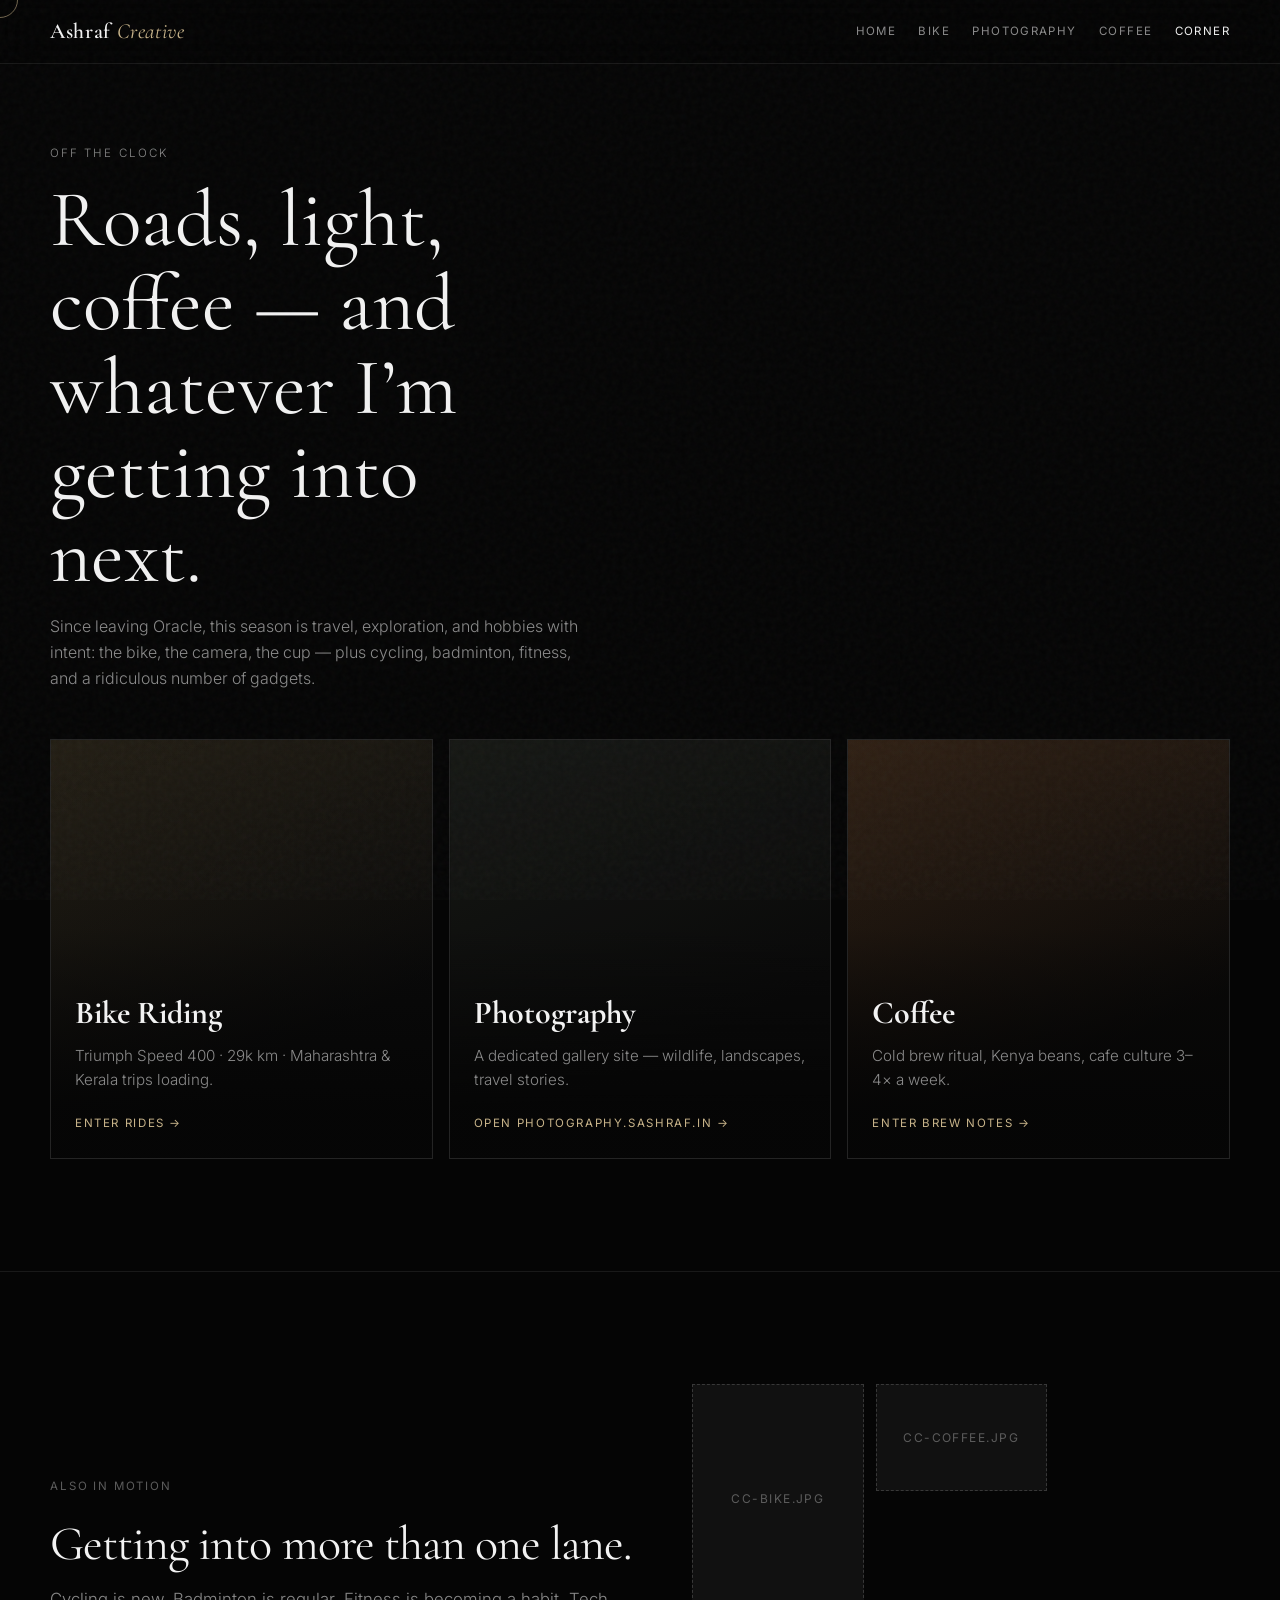
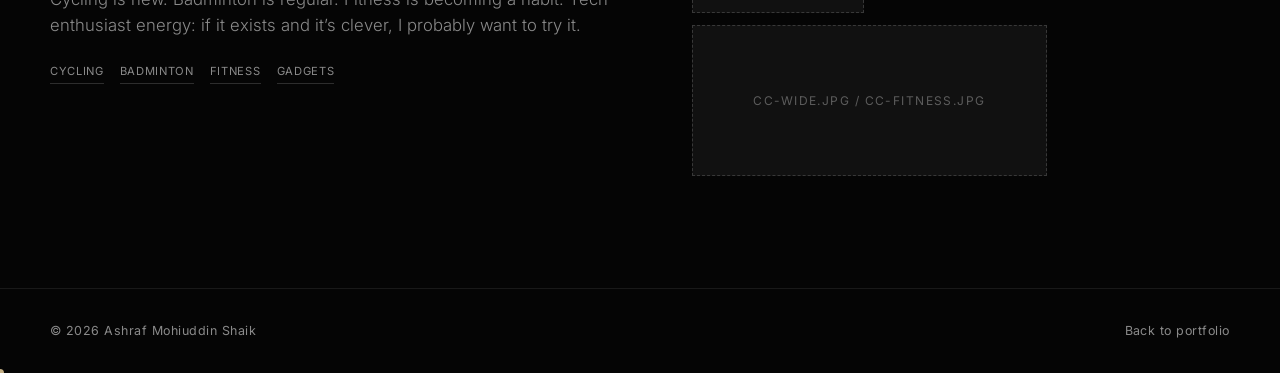
==== commit bc3b7bfb: "Rebuild photography intake as a clean drop folder Replace the merged photos-inbox path and the old A" ====
--- a/creative-corner.html
+++ b/creative-corner.html
@@ -57,7 +57,7 @@
             </div>
           </a>
 
-          <a class="portal reveal" href="https://photography.sashraf.in" target="_blank" rel="noopener noreferrer" style="--portal-img: url('./images/low-res/ASH04929.jpg');">
+          <a class="portal reveal" href="https://photography.sashraf.in" target="_blank" rel="noopener noreferrer" style="--portal-img: linear-gradient(155deg,#1a1c18,#0b0b0b 70%);">
             <div class="portal-media"></div>
             <div class="portal-body">
               <h3>Photography</h3>
